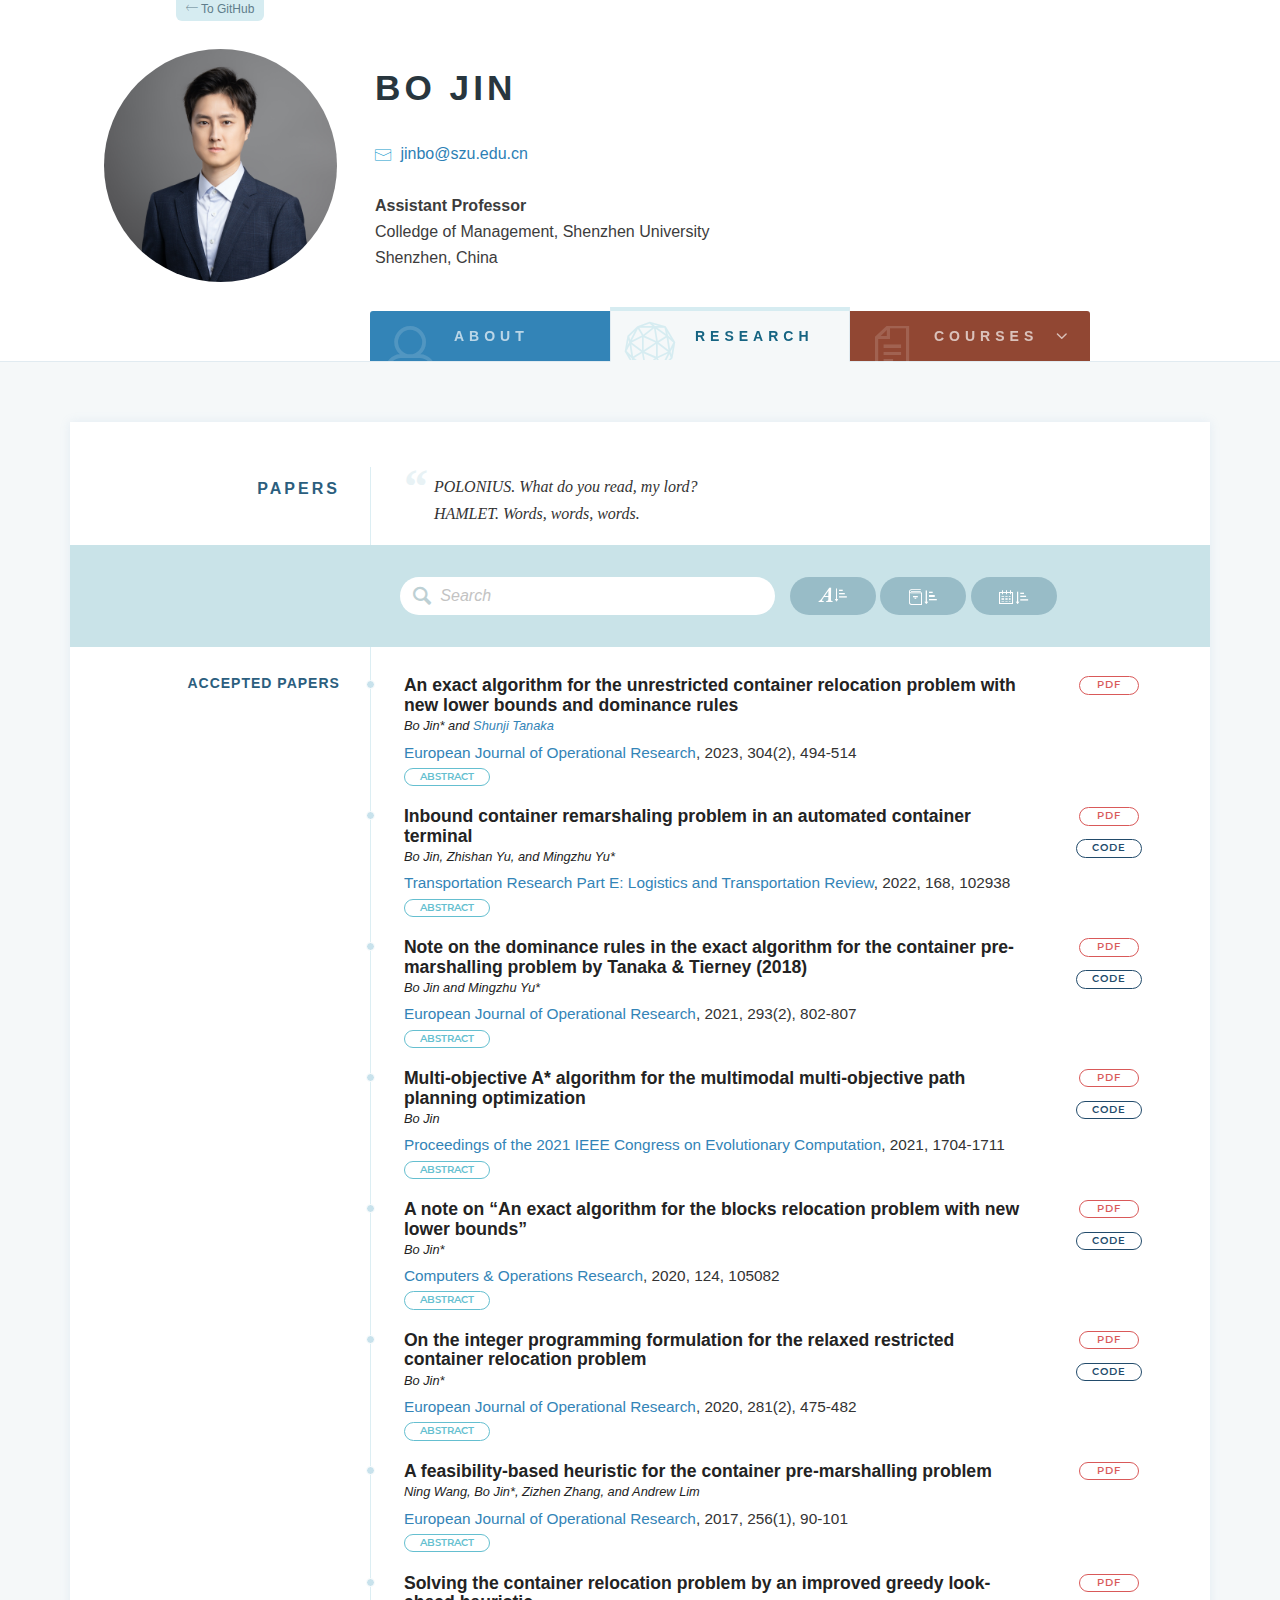
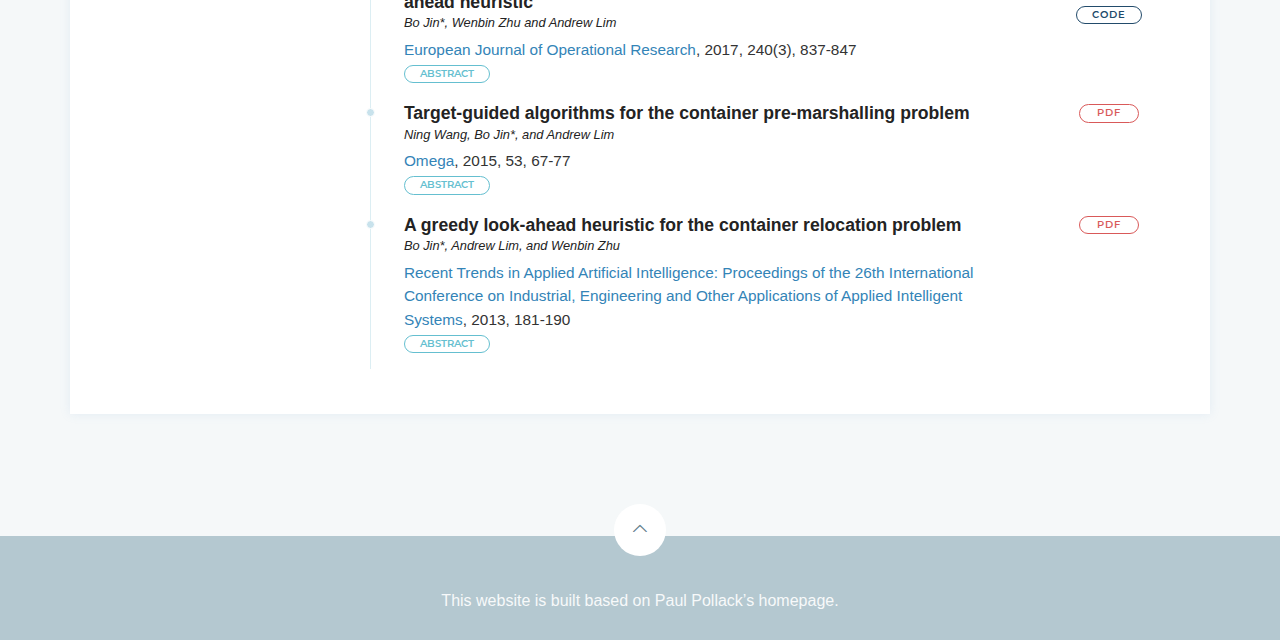
==== research.html @ 63856d67 "Update Courses" ====
<!doctype html>
<html lang="en">

<head>
    <meta charset="utf-8">
    <title>Research | Bo Jin</title>
    <meta name="viewport" content="width=device-width, initial-scale=1.0">
    <link href="css/bootstrap.min.css" rel="stylesheet" type="text/css" media="all" />
    <link href="css/iconsmind.css" rel="stylesheet" type="text/css" media="all" />
    <link href="css/interface-icons.css" rel="stylesheet" type="text/css" media="all" />
    <link href="css/pp-interface-icons.css" rel="stylesheet" type="text/css" media="all" />
    <link href="css/theme.css" rel="stylesheet" type="text/css" media="all" />
    <link href="css/custom.css" rel="stylesheet" type="text/css" media="all" />
</head>

<body class="">
    <a id="top"></a>
    <div class="loader"></div>
    <header class="transition--fade">
            <div class="main-header">
                <div class="container header">
                    <div class="row col-sm-12">
                        <div class="col-sm-3 avatar-wrapper text-center">
                            <span class="dept-link"><a href="https://github.com/jinboszu/"><i class="icon-Left"></i> To GitHub</a></span>
                            <img alt="Profile Image" class="profile__avatar" src="img/jinbo-avatar.jpg" />
                        </div>
                        <div class="profile-block col-sm-9">
                            <h1>Bo Jin</h1>
                            <p class="profile-email"><i class="icon-Mail-2 icon icon--xs"></i> <a href="mailto:jinbo@szu.edu.cn">jinbo@szu.edu.cn</a></p>
                            <p class="profile-desc">
                                <span class="job-title">Assistant Professor</span><br/>
                                Colledge of Management, Shenzhen University<br/>
                                Shenzhen, China
                            </p>
                        </div>
                    </div>
                </div>
            </div>
        </header>
        <nav class="transition--fade">
            <div class="container nav-tab">
                <div class="row">
                    <div class="col-sm-12 nav-tab__upper">
                        <div class="col-sm-3 text-center logo-module-wrapper">
                            <div class="nav-module logo-module left">
                                <a href="index.html">
                                        Bo Jin
                                </a>
                            </div>
                        </div>
                        <div class="col-sm-9">
                            <div class="nav-bar" data-fixed-at="400">
                                <div class="nav-module menu-module left">
                                    <ul class="menu">
                                        <li>
                                            <!-- <li class="active"> -->
                                            <a href="index.html">
                                                <i class="pp-icon-user icon icon--lg"></i> About
                                            </a>
                                        </li>
                                        <li class="active">
                                            <a href="#">
                                                <i class="pp-icon-geometry icon icon--lg"></i> Research
                                            </a>
                                        </li>
                                        <li>
                                            <a href="#" class="menu-has-child">
                                                <i class="pp-icon-doc icon icon--lg"></i> Courses
                                            </a>
                                            <ul>
                                              <li><a href="#">Python Programming</a></li>
                                            </ul>
                                        </li>
                                    </ul>
                                </div>
                                <!--end nav module-->
                            </div>
                        </div>
                    </div>
                </div>
            </div>
            <!--end of row-->
        </nav>
    <div class="main-container transition--fade transition--active">
        <section class="content">
            <div class="container">
                <div class="row">
                    <div class="main-content">
                        <div class="content__container content--animate">
                            <div class="col-sm-12 content__item">
                                <div id="papers" class="card">
                                    <div class="card__body boxed boxed--lg bg--white">
                                        <div class="module-block row">
                                            <div class="module-title col-sm-3 text-right">
                                                <h5>Papers</h5>
                                            </div>
                                            <div class="module-content col-sm-9">
                                                <blockquote>
                                                    POLONIUS. What do you read, my lord?<br>HAMLET. Words, words, words.
                                                </blockquote>
                                            </div>
                                        </div>
                                        <div class="module-block row search-paper">
                                            <div class="module-title col-sm-3 text-right">
                                            </div>
                                            <div class="module-search col-sm-9">
                                                <div class="input-append">
                                                    <div class="input-with-icon col-md-6">
                                                        <i class="interface-search icon"></i>
                                                        <input type="search" name="name" placeholder="Search" class="search" required>
                                                    </div>
                                                    <button class="btn sort" data-sort="paper-title" data-toggle="tooltip" title="Sort by Name"><i class="pp-icon-sort-name icon"></i></button>
                                                    <button class="btn sort" data-sort="journal-name"><i class="pp-icon-sort-journal icon" data-toggle="tooltip" title="Sort by Journal"></i></button>
                                                    <button class="btn sort" data-sort="paper-year"><i class="pp-icon-sort-year icon" data-toggle="tooltip" title="Sort by Year"></i></button>
                                                </div>
                                            </div>
                                        </div>
                                        <div class="module-block row">
                                            <div class="module-title col-sm-3 text-right">
                                                <h6>Accepted Papers</h6>
                                            </div>
                                            <div class="module-content col-sm-9">
                                                <ul class="paper-list list">
                                                    <li class="col-sm-12 list-item with-bullet">
                                                        <div class="col-sm-10">
                                                            <h4><span class="paper-title">An exact algorithm for the unrestricted container relocation problem with new lower bounds and dominance rules</span><br/><span class="paper-author">Bo Jin* and <a href="https://turbine.kuee.kyoto-u.ac.jp/~tanaka/index-e.html">Shunji Tanaka</a></span></h4>
                                                            <p>
                                                                <a href="https://www.sciencedirect.com/journal/european-journal-of-operational-research"><span class="journal-name">European Journal of Operational Research</span></a>,
                                                                <span class="paper-year">2023</span>, 304(2), 494-514
                                                            </p>
                                                        </div>
                                                        <div class="col-sm-2 paper-btn"><a href="https://doi.org/10.1016/j.ejor.2022.04.006" target="_blank" target="_blank" class="btn btn--sm btn-pdf">PDF</a></div>
                                                        <div class="paper-abstract col-md-12 col-xs-12">
                                                            <p><a class="btn btn--sm btn-abstract" role="button" data-toggle="collapse" href="#paper1" aria-expanded="false" aria-controls="paper1">Abstract</a>
                                                                <div class="collapse" id="paper1">
                                                                    <div class="well paper-abtract-content">
                                                                        <p>The container relocation problem, also known as the block(s) relocation problem, is one of the most studied optimization problems in container terminals. The problem aims at minimizing the total number of relocations for retrieving containers from a storage yard according to a specific order. The purpose of this study is to develop an efficient iterative deepening branch-and-bound algorithm for exactly solving one of the most practical variants of the problem, namely the unrestricted container relocation problem with duplicate priorities, which has received less attention in the literature. To improve the search efficiency of the proposed algorithm, we design two new lower bounds that can be computed quickly to incorporate them into the branch-and-bound algorithm. We also present a set of mutually consistent dominance rules to reduce the search space while avoiding over-pruning. The performance of the proposed algorithm is evaluated by extensive computational experiments on three commonly used benchmark datasets. The results show that the proposed algorithm outperforms the state-of-the-art exact algorithm for the unrestricted container relocation problem with distinct priorities, although our algorithm is applicable to a more general variant of the problem. Moreover, it can still provide competitive results for small- and medium-sized instances under a strict time limit of one second in comparison to existing metaheuristic approaches.</p>
                                                                    </div>
                                                                </div>
                                                            </p>
                                                        </div>
                                                    </li>

                                                    <li class="col-sm-12 list-item with-bullet">
                                                        <div class="col-sm-10">
                                                            <h4><span class="paper-title">Inbound container remarshaling problem in an automated container terminal</span><br/><span class="paper-author">Bo Jin, Zhishan Yu, and Mingzhu Yu*</span></h4>
                                                            <p>
                                                                <a href="https://www.sciencedirect.com/journal/transportation-research-part-e-logistics-and-transportation-review"><span class="journal-name">Transportation Research Part E: Logistics and Transportation Review</span></a>,
                                                                <span class="paper-year">2022</span>, 168, 102938</span>
                                                            </p>
                                                        </div>
                                                        <div class="col-sm-2 paper-btn"><a href="https://doi.org/10.1016/j.tre.2022.102938" target="_blank" class="btn btn--sm btn-pdf">PDF</a><br/><a href="https://github.com/jinboszu/remarshaling" target="_blank" class="btn btn--sm btn-code">CODE</a></div>
                                                        <div class="paper-abstract col-md-12 col-xs-12">
                                                            <p><a class="btn btn--sm btn-abstract" role="button" data-toggle="collapse" href="#paper2" aria-expanded="false" aria-controls="paper2">Abstract</a></p>
                                                            <div class="collapse" id="paper2">
                                                                <div class="well paper-abtract-content">
                                                                    <p>In the container terminal yard, operators typically rearrange containers during the idle time of the yard cranes (so-called remarshaling operation) to improve the efficiency of future container retrieval. In this study, we address the inbound container remarshaling problem in an automated container terminal, which is aimed at determining the optimal container movement sequence during the remarshaling operation to minimize the expected time for retrieving all containers in the future. The randomness of the inbound containers’ future retrieval order and the maximum available time of the remarshaling operation are both considered. Two new integer linear programming models are proposed to formulate the problem. Numerical experiments show the outperformance of the proposed models over the existing mixed-integer programming model in the literature. Especially, one of the proposed models demonstrates considerably high computational efficiency, which is capable of solving practical-sized instances to optimality in just a few hundred of milliseconds. In addition, we investigate the bi-objective remarshaling problem in order to examine the relationship between the minimum future retrieval time and the maximum available remarshaling time.</p>
                                                                </div>
                                                            </div>
                                                        </div>
                                                    </li>

                                                    <li class="col-sm-12 list-item with-bullet">
                                                        <div class="col-sm-10">
                                                            <h4><span class="paper-title">Note on the dominance rules in the exact algorithm for the container pre-marshalling problem by Tanaka & Tierney (2018)</span><br/><span class="paper-author">Bo Jin and Mingzhu Yu*</span></h4>
                                                            <p>
                                                                <a href="https://www.sciencedirect.com/journal/european-journal-of-operational-research"><span class="journal-name">European Journal of Operational Research</span></a>,
                                                                <span class="paper-year">2021</span>, 293(2), 802-807
                                                            </p>
                                                        </div>
                                                        <div class="col-sm-2 paper-btn"><a href="https://doi.org/10.1016/j.ejor.2020.12.041" target="_blank" class="btn btn--sm btn-pdf">PDF</a><br/><a href="https://github.com/jinboszu/cpmp-rule" target="_blank" class="btn btn--sm btn-code">CODE</a></div>
                                                        <div class="paper-abstract col-md-12 col-xs-12">
                                                            <p><a class="btn btn--sm btn-abstract" role="button" data-toggle="collapse" href="#paper3" aria-expanded="false" aria-controls="paper3">Abstract</a></p>
                                                            <div class="collapse" id="paper3">
                                                                <div class="well paper-abtract-content">
                                                                    <p>In this note, we identify an over-pruning issue that occurs in the iterative deepening branch-and-bound algorithm by Tanaka and Tierney (2018). We show that this over-pruning issue is caused by an inconsistency between two dominance rules, namely, the transitive move rule and the empty stack rule, and it will in turn cause the exact algorithm to produce incorrect optimal solutions. To address this issue, we propose a new concept termed the lexicographic dominance principle, and prove that all dominance rules under the lexicographic dominance principle are mutually consistent. Finally, we re-examine all the dominance rules described in the referred paper, and present a compatible set of dominance rules to guarantee mutual consistency.</p>
                                                                </div>
                                                            </div>
                                                        </div>
                                                    </li>

                                                    <li class="col-sm-12 list-item with-bullet">
                                                        <div class="col-sm-10">
                                                            <h4><span class="paper-title">Multi-objective A* algorithm for the multimodal multi-objective path planning optimization</span><br/><span class="paper-author">Bo Jin</span></h4>
                                                            <p>
                                                                <a href="https://ieeexplore.ieee.org/xpl/conhome/9504682/proceeding"><span class="journal-name">Proceedings of the 2021 IEEE Congress on Evolutionary Computation</span></a>,
                                                                <span class="paper-year">2021</span>, 1704-1711
                                                            </p>
                                                        </div>
                                                        <div class="col-sm-2 paper-btn"><a href="https://doi.org/10.1109/CEC45853.2021.9504943" target="_blank" class="btn btn--sm btn-pdf">PDF</a><br/><a href="https://github.com/jinboszu/mmopp" target="_blank" class="btn btn--sm btn-code">CODE</a></div>
                                                        <div class="paper-abstract col-md-12 col-xs-12">
                                                            <p><a class="btn btn--sm btn-abstract" role="button" data-toggle="collapse" href="#paper4" aria-expanded="false" aria-controls="paper4">Abstract</a></p>
                                                            <div class="collapse" id="paper4">
                                                                <div class="well paper-abtract-content">
                                                                    <p>In this paper, we consider the multimodal multi-objective path planning (MMOPP) optimization, which is the main topic of a special session in IEEE CEC 2021. The MMOPP aims at finding all the Pareto optimal paths from a start area to a goal area on a grid map, while passing through several designated must-visit areas. We propose an efficient approach based on the multi-objective A* algorithm to exactly solve the MMOPP. Experiments are conducted on the official MMOPP test suite to evaluate the performance of the proposed approach. We also show the admissibility of the proposed approach so that the computational results can be used as the standard answers to the MMOPP test suite.</p>
                                                                </div>
                                                            </div>
                                                        </div>
                                                    </li>

                                                    <li class="col-sm-12 list-item with-bullet">
                                                        <div class="col-sm-10">
                                                            <h4><span class="paper-title">A note on “An exact algorithm for the blocks relocation problem with new lower bounds”</span><br/><span class="paper-author">Bo Jin*</span></h4>
                                                            <p>
                                                                <a href="https://www.sciencedirect.com/journal/computers-and-operations-research"><span class="journal-name">Computers & Operations Research</span></a>,
                                                                <span class="paper-year">2020</span>, 124, 105082
                                                            </p>
                                                        </div>
                                                        <div class="col-sm-2 paper-btn"><a href="https://doi.org/10.1016/j.cor.2020.105082" target="_blank" class="btn btn--sm btn-pdf">PDF</a><br/><a href="https://github.com/jinboszu/lb-lis" target="_blank" class="btn btn--sm btn-code">CODE</a></div>
                                                        <div class="paper-abstract col-md-12 col-xs-12">
                                                            <p><a class="btn btn--sm btn-abstract" role="button" data-toggle="collapse" href="#paper5" aria-expanded="false" aria-controls="paper5">Abstract</a></p>
                                                            <div class="collapse" id="paper5">
                                                                <div class="well paper-abtract-content">
                                                                    <p>This paper is a note on [Quispe, K. E. Y., Lintzmayer, C. N., & Xavier, E. C. (2018). An exact algorithm for the blocks relocation problem with new lower bounds. Computers & Operations Research, 99, 206–217]. Quispe et al. (2018) presented a new lower bound called LB-LIS for the blocks relocation problem. In this note, we show that the algorithm description of LB-LIS in the referred paper is incomplete. In addition, we propose a faster algorithm for computing this lower bound more efficiently. Computational experiments on a commonly used dataset reveal that the proposed algorithm uses on average 44.48% less time than the original LB-LIS implementation for the instances tested.</p>
                                                                </div>
                                                            </div>
                                                        </div>
                                                    </li>


                                                    <li class="col-sm-12 list-item with-bullet">
                                                        <div class="col-sm-10">
                                                            <h4><span class="paper-title">On the integer programming formulation for the relaxed restricted container relocation problem</span><br/><span class="paper-author">Bo Jin*</span></h4>
                                                            <p>
                                                                <a href="https://www.sciencedirect.com/journal/european-journal-of-operational-research"><span class="journal-name">European Journal of Operational Research</span></a>,
                                                                <span class="paper-year">2020</span>, 281(2), 475-482
                                                            </p>
                                                        </div>
                                                        <div class="col-sm-2 paper-btn"><a href="https://doi.org/10.1016/j.ejor.2019.08.041" target="_blank" class="btn btn--sm btn-pdf">PDF</a><br/><a href="https://github.com/jinboszu/crp-irc" target="_blank" class="btn btn--sm btn-code">CODE</a></div>
                                                        <div class="paper-abstract col-md-12 col-xs-12">
                                                            <p><a class="btn btn--sm btn-abstract" role="button" data-toggle="collapse" href="#paper6" aria-expanded="false" aria-controls="paper6">Abstract</a></p>
                                                            <div class="collapse" id="paper6">
                                                                <div class="well paper-abtract-content">
                                                                    <p>In a recent paper entitled “A new binary formulation of the restricted container relocation problem based on a binary encoding of configurations”, Galle, Barnhart and Jaillet (2018) introduced a new variant of the container relocation problem (CRP), named the relaxed restricted CRP, where every container can be relocated at most once for retrieving each target container. The authors also proposed a binary integer programming model for formulating the relaxed restricted CRP. In this paper, it is first shown that the proposed model contains two deficiencies in formulating the “last in, first out” (LIFO) policy. These deficiencies will cause the solutions obtained by the model to correspond to infeasible configurations or infeasible relocation sequences. Then, the LIFO policy is analyzed in detail and reformulated as linear constraints correctly. Lastly, the corrected integer programming formulation is presented. Computational experiments show that the corrected model dramatically reduces complexity and improves performance.</p>
                                                                </div>
                                                            </div>
                                                        </div>
                                                    </li>

                                                    <li class="col-sm-12 list-item with-bullet">
                                                        <div class="col-sm-10">
                                                            <h4><span class="paper-title">A feasibility-based heuristic for the container pre-marshalling problem</span><br/><span class="paper-author">Ning Wang, Bo Jin*, Zizhen Zhang, and Andrew Lim</span></h4>
                                                            <p>
                                                                <a href="https://www.sciencedirect.com/journal/european-journal-of-operational-research"><span class="journal-name">European Journal of Operational Research</span></a>,
                                                                <span class="paper-year">2017</span>, 256(1), 90-101
                                                            </p>
                                                        </div>
                                                        <div class="col-sm-2 paper-btn"><a href="https://doi.org/10.1016/j.ejor.2016.05.061" target="_blank" class="btn btn--sm btn-pdf">PDF</a></div>
                                                        <div class="paper-abstract col-md-12 col-xs-12">
                                                            <p><a class="btn btn--sm btn-abstract" role="button" data-toggle="collapse" href="#paper7" aria-expanded="false" aria-controls="paper7">Abstract</a></p>
                                                            <div class="collapse" id="paper7">
                                                                <div class="well paper-abtract-content">
                                                                    <p>This paper addresses the container pre-marshalling problem (CPMP) which rearranges containers inside a storage bay to a desired layout. By far, target-driven algorithms have relatively good performance among all algorithms; they have two key components: first, containers are rearranged to their desired slots one by one in a certain order; and second, rearranging one container is completed by a sequence of movements. Our paper improves the performance of the target-driven algorithm from both aspects. The proposed heuristic determines the order of container rearrangements by the concepts of state feasibility, container stability, dead-end avoidance and tier-protection proposed in this paper. In addition, we improve the efficiency of performing container rearrangements by discriminating different task types. Computational experiments showcase that the performance of the proposed heuristic is considerable.</p>
                                                                </div>
                                                            </div>
                                                        </div>
                                                    </li>

                                                    <li class="col-sm-12 list-item with-bullet">
                                                        <div class="col-sm-10">
                                                            <h4><span class="paper-title">Target-guided algorithms for the container pre-marshalling problem</span><br/><span class="paper-author">Ning Wang, Bo Jin*, and Andrew Lim</span></h4>
                                                            <p>
                                                                <a href="https://www.sciencedirect.com/journal/omega"><span class="journal-name">Omega</span></a>,
                                                                <span class="paper-year">2015</span>, 53, 67-77
                                                            </p>
                                                        </div>
                                                        <div class="col-sm-2 paper-btn"><a href="https://doi.org/10.1016/j.omega.2014.12.002" target="_blank" class="btn btn--sm btn-pdf">PDF</a></div>
                                                        <div class="paper-abstract col-md-12 col-xs-12">
                                                            <p><a class="btn btn--sm btn-abstract" role="button" data-toggle="collapse" href="#paper8" aria-expanded="false" aria-controls="paper8">Abstract</a></p>
                                                            <div class="collapse" id="paper8">
                                                                <div class="well paper-abtract-content">
                                                                    <p>The container pre-marshalling problem (CPMP) aims to rearrange containers in a bay with the least movement effort; thus, in the final layout, containers are piled according to a predetermined order. Previous researchers, without exception, assumed that all the stacks in a bay are functionally identical. Such a classical problem setting is reexamined in this paper. Moreover, a new problem, the CPMP with a dummy stack (CPMPDS) is proposed. At terminals with transfer lanes, a bay includes a row of ordinary stacks and a dummy stack. The dummy stack is actually the bay space that is reserved for trucks. Therefore, containers can be shipped out from the bay. During the pre-marshalling process, the dummy stack temporarily stores containers as an ordinary stack. However, the dummy stack must be emptied at the end of pre-marshalling. In this paper, target-guided algorithms are proposed to handle both the classical CPMP and new CPMPDS. All the proposed algorithms guarantee termination. Experimental results in terms of the CPMP show that the proposed algorithms surpass the state-of-the-art algorithm.</p>
                                                                </div>
                                                            </div>
                                                        </div>
                                                    </li>

                                                    <li class="col-sm-12 list-item with-bullet">
                                                        <div class="col-sm-10">
                                                            <h4><span class="paper-title">Solving the container relocation problem by an improved greedy look-ahead heuristic</span><br/><span class="paper-author">Bo Jin*, Wenbin Zhu and Andrew Lim</span></h4>
                                                            <p>
                                                                <a href="https://www.sciencedirect.com/journal/european-journal-of-operational-research"><span class="journal-name">European Journal of Operational Research</span></a>,
                                                                <span class="paper-year">2017</span>, 240(3), 837-847
                                                            </p>
                                                        </div>
                                                        <div class="col-sm-2 paper-btn"><a href="https://doi.org/10.1016/j.ejor.2014.07.038" target="_blank" class="btn btn--sm btn-pdf">PDF</a><br/><a href="https://github.com/jinboszu/crp-glah" target="_blank" class="btn btn--sm btn-code">CODE</a></div>
                                                        <div class="paper-abstract col-md-12 col-xs-12">
                                                            <p><a class="btn btn--sm btn-abstract" role="button" data-toggle="collapse" href="#paper9" aria-expanded="false" aria-controls="paper9">Abstract</a></p>
                                                            <div class="collapse" id="paper9">
                                                                <div class="well paper-abtract-content">
                                                                    <p>The container relocation problem (CRP) is one of the most crucial issues for container terminals. In a single bay, containers belonging to multiple groups should be retrieved by an equipped yard crane in accordance with their retrieval priorities. An operation of the crane can either relocate a container from the top of a stack to another within the bay, or remove a container with the highest retrieval priority among all remaining containers. The objective of the CRP is to find an optimized operation plan for the crane with the fewest number of container relocations. This paper proposes an improved greedy look-ahead heuristic for the CRP and conducts experiments on four existing data sets. The experimental results show that the proposed approach is able to provide better solutions for large-scale instances in shorter runtime, compared to the up-to-date approaches in the recent literature.</p>
                                                                </div>
                                                            </div>
                                                        </div>
                                                    </li>

                                                    <li class="col-sm-12 list-item with-bullet">
                                                        <div class="col-sm-10">
                                                            <h4><span class="paper-title">A greedy look-ahead heuristic for the container relocation problem</span><br/><span class="paper-author">Bo Jin*, Andrew Lim, and Wenbin Zhu</span></h4>
                                                            <p>
                                                                <a href="https://link.springer.com/book/10.1007/978-3-642-38577-3"><span class="journal-name">Recent Trends in Applied Artificial Intelligence: Proceedings of the 26th International Conference on Industrial, Engineering and Other Applications of Applied Intelligent Systems</span></a>,
                                                                <span class="paper-year">2013</span>, 181-190
                                                            </p>
                                                        </div>
                                                        <div class="col-sm-2 paper-btn"><a href="https://doi.org/10.1007/978-3-642-38577-3" target="_blank" class="btn btn--sm btn-pdf">PDF</a></div>
                                                        <div class="paper-abstract col-md-12 col-xs-12">
                                                            <p><a class="btn btn--sm btn-abstract" role="button" data-toggle="collapse" href="#paper10" aria-expanded="false" aria-controls="paper10">Abstract</a></p>
                                                            <div class="collapse" id="paper10">
                                                                <div class="well paper-abtract-content">
                                                                    <p>This paper addresses a classic problem in the container storage and transportation, the container relocation problem. For a given layout of a container bay, the containers should be retrieved in a predefined order, the best operation plan with fewest crane operations is going to be determined. We develop a greedy look-ahead heuristic for this particular purpose. Comparing with existing approaches presented from literature, our heuristic provides better solutions than best known solutions in shorter computational tim.</p>
                                                                </div>
                                                            </div>
                                                        </div>
                                                    </li>

                                                </ul>
                                            </div>
                                        </div>
                                    </div>
                                </div>
                            </div>
                            <!--end item-->
                        </div>
                        <!--end of content container-->
                    </div>
                    <!--end main content-->
                </div>
            </div>
            <!--end of container-->
        </section>
        <footer class="footer-4">
            <div class="footer__lower">
                <div class="container">
                    <div class="row">
                        <div class="col-sm-12 text-center">
                            <a href="#top" class="inner-link top-link">
                                <i class="interface-up-open-big"></i>
                            </a>
                        </div>
                        <div class="col-sm-12 text-center">
                            <p style="color: #ffffff">This website is built based on <a href="http://pollack.uga.edu/" style="color: #ffffff">Paul Pollack’s homepage</a>.</p>
                        </div>
                    </div>
                    <!--end of row-->
                </div>
                <!--end of container-->
            </div>
        </footer>
    </div>
    <script src="js/jquery-2.1.4.min.js"></script>
    <script src="js/bootstrap.min.js"></script>
    <script src="js/isotope.min.js"></script>
    <script src="js/smooth-scroll.min.js"></script>
    <script src="js/scripts.js"></script>
    <script src="js/list.min.js"></script>
    <script>
    var options = {
        valueNames: ['paper-title', 'journal-name', 'paper-year', 'paper-author']
    };

    var paperList = new List('papers', options);
		$(document).ready(function() {
			paperList.sort("paper-year", {
      order: "desc"
			})
		});
     $('[data-toggle="tooltip"]').tooltip();
    </script>
</body>

</html>
---- css/iconsmind.css ----
@font-face {
	font-family: 'iconsmind';
	src:url('../fonts/iconsmind.eot?#iefix-rdmvgc') format('embedded-opentype');
	src:url('../fonts/iconsmind.woff') format('woff'),
		url('../fonts/iconsmind.ttf') format('truetype');
	font-weight: normal;
	font-style: normal;
}

[class^="icon-"], [class*=" icon-"] {
	font-family: 'iconsmind';
	speak: none;
	font-style: normal;
	font-weight: normal;
	font-variant: normal;
	text-transform: none;
	line-height: 1;
	/* Better Font Rendering =========== */
	-webkit-font-smoothing: antialiased;
	-moz-osx-font-smoothing: grayscale;
}

.icon-A-Z:before {
	content: "\e600";
}
.icon-Aa:before {
	content: "\e601";
}
.icon-Add-Bag:before {
	content: "\e602";
}
.icon-Add-Basket:before {
	content: "\e603";
}
.icon-Add-Cart:before {
	content: "\e604";
}
.icon-Add-File:before {
	content: "\e605";
}
.icon-Add-SpaceAfterParagraph:before {
	content: "\e606";
}
.icon-Add-SpaceBeforeParagraph:before {
	content: "\e607";
}
.icon-Add-User:before {
	content: "\e608";
}
.icon-Add-UserStar:before {
	content: "\e609";
}
.icon-Add-Window:before {
	content: "\e60a";
}
.icon-Add:before {
	content: "\e60b";
}
.icon-Address-Book:before {
	content: "\e60c";
}
.icon-Address-Book2:before {
	content: "\e60d";
}
.icon-Administrator:before {
	content: "\e60e";
}
.icon-Aerobics-2:before {
	content: "\e60f";
}
.icon-Aerobics-3:before {
	content: "\e610";
}
.icon-Aerobics:before {
	content: "\e611";
}
.icon-Affiliate:before {
	content: "\e612";
}
.icon-Aim:before {
	content: "\e613";
}
.icon-Air-Balloon:before {
	content: "\e614";
}
.icon-Airbrush:before {
	content: "\e615";
}
.icon-Airship:before {
	content: "\e616";
}
.icon-Alarm-Clock:before {
	content: "\e617";
}
.icon-Alarm-Clock2:before {
	content: "\e618";
}
.icon-Alarm:before {
	content: "\e619";
}
.icon-Alien-2:before {
	content: "\e61a";
}
.icon-Alien:before {
	content: "\e61b";
}
.icon-Aligator:before {
	content: "\e61c";
}
.icon-Align-Center:before {
	content: "\e61d";
}
.icon-Align-JustifyAll:before {
	content: "\e61e";
}
.icon-Align-JustifyCenter:before {
	content: "\e61f";
}
.icon-Align-JustifyLeft:before {
	content: "\e620";
}
.icon-Align-JustifyRight:before {
	content: "\e621";
}
.icon-Align-Left:before {
	content: "\e622";
}
.icon-Align-Right:before {
	content: "\e623";
}
.icon-Alpha:before {
	content: "\e624";
}
.icon-Ambulance:before {
	content: "\e625";
}
.icon-AMX:before {
	content: "\e626";
}
.icon-Anchor-2:before {
	content: "\e627";
}
.icon-Anchor:before {
	content: "\e628";
}
.icon-Android-Store:before {
	content: "\e629";
}
.icon-Android:before {
	content: "\e62a";
}
.icon-Angel-Smiley:before {
	content: "\e62b";
}
.icon-Angel:before {
	content: "\e62c";
}
.icon-Angry:before {
	content: "\e62d";
}
.icon-Apple-Bite:before {
	content: "\e62e";
}
.icon-Apple-Store:before {
	content: "\e62f";
}
.icon-Apple:before {
	content: "\e630";
}
.icon-Approved-Window:before {
	content: "\e631";
}
.icon-Aquarius-2:before {
	content: "\e632";
}
.icon-Aquarius:before {
	content: "\e633";
}
.icon-Archery-2:before {
	content: "\e634";
}
.icon-Archery:before {
	content: "\e635";
}
.icon-Argentina:before {
	content: "\e636";
}
.icon-Aries-2:before {
	content: "\e637";
}
.icon-Aries:before {
	content: "\e638";
}
.icon-Army-Key:before {
	content: "\e639";
}
.icon-Arrow-Around:before {
	content: "\e63a";
}
.icon-Arrow-Back3:before {
	content: "\e63b";
}
.icon-Arrow-Back:before {
	content: "\e63c";
}
.icon-Arrow-Back2:before {
	content: "\e63d";
}
.icon-Arrow-Barrier:before {
	content: "\e63e";
}
.icon-Arrow-Circle:before {
	content: "\e63f";
}
.icon-Arrow-Cross:before {
	content: "\e640";
}
.icon-Arrow-Down:before {
	content: "\e641";
}
.icon-Arrow-Down2:before {
	content: "\e642";
}
.icon-Arrow-Down3:before {
	content: "\e643";
}
.icon-Arrow-DowninCircle:before {
	content: "\e644";
}
.icon-Arrow-Fork:before {
	content: "\e645";
}
.icon-Arrow-Forward:before {
	content: "\e646";
}
.icon-Arrow-Forward2:before {
	content: "\e647";
}
.icon-Arrow-From:before {
	content: "\e648";
}
.icon-Arrow-Inside:before {
	content: "\e649";
}
.icon-Arrow-Inside45:before {
	content: "\e64a";
}
.icon-Arrow-InsideGap:before {
	content: "\e64b";
}
.icon-Arrow-InsideGap45:before {
	content: "\e64c";
}
.icon-Arrow-Into:before {
	content: "\e64d";
}
.icon-Arrow-Join:before {
	content: "\e64e";
}
.icon-Arrow-Junction:before {
	content: "\e64f";
}
.icon-Arrow-Left:before {
	content: "\e650";
}
.icon-Arrow-Left2:before {
	content: "\e651";
}
.icon-Arrow-LeftinCircle:before {
	content: "\e652";
}
.icon-Arrow-Loop:before {
	content: "\e653";
}
.icon-Arrow-Merge:before {
	content: "\e654";
}
.icon-Arrow-Mix:before {
	content: "\e655";
}
.icon-Arrow-Next:before {
	content: "\e656";
}
.icon-Arrow-OutLeft:before {
	content: "\e657";
}
.icon-Arrow-OutRight:before {
	content: "\e658";
}
.icon-Arrow-Outside:before {
	content: "\e659";
}
.icon-Arrow-Outside45:before {
	content: "\e65a";
}
.icon-Arrow-OutsideGap:before {
	content: "\e65b";
}
.icon-Arrow-OutsideGap45:before {
	content: "\e65c";
}
.icon-Arrow-Over:before {
	content: "\e65d";
}
.icon-Arrow-Refresh:before {
	content: "\e65e";
}
.icon-Arrow-Refresh2:before {
	content: "\e65f";
}
.icon-Arrow-Right:before {
	content: "\e660";
}
.icon-Arrow-Right2:before {
	content: "\e661";
}
.icon-Arrow-RightinCircle:before {
	content: "\e662";
}
.icon-Arrow-Shuffle:before {
	content: "\e663";
}
.icon-Arrow-Squiggly:before {
	content: "\e664";
}
.icon-Arrow-Through:before {
	content: "\e665";
}
.icon-Arrow-To:before {
	content: "\e666";
}
.icon-Arrow-TurnLeft:before {
	content: "\e667";
}
.icon-Arrow-TurnRight:before {
	content: "\e668";
}
.icon-Arrow-Up:before {
	content: "\e669";
}
.icon-Arrow-Up2:before {
	content: "\e66a";
}
.icon-Arrow-Up3:before {
	content: "\e66b";
}
.icon-Arrow-UpinCircle:before {
	content: "\e66c";
}
.icon-Arrow-XLeft:before {
	content: "\e66d";
}
.icon-Arrow-XRight:before {
	content: "\e66e";
}
.icon-Ask:before {
	content: "\e66f";
}
.icon-Assistant:before {
	content: "\e670";
}
.icon-Astronaut:before {
	content: "\e671";
}
.icon-At-Sign:before {
	content: "\e672";
}
.icon-ATM:before {
	content: "\e673";
}
.icon-Atom:before {
	content: "\e674";
}
.icon-Audio:before {
	content: "\e675";
}
.icon-Auto-Flash:before {
	content: "\e676";
}
.icon-Autumn:before {
	content: "\e677";
}
.icon-Baby-Clothes:before {
	content: "\e678";
}
.icon-Baby-Clothes2:before {
	content: "\e679";
}
.icon-Baby-Cry:before {
	content: "\e67a";
}
.icon-Baby:before {
	content: "\e67b";
}
.icon-Back2:before {
	content: "\e67c";
}
.icon-Back-Media:before {
	content: "\e67d";
}
.icon-Back-Music:before {
	content: "\e67e";
}
.icon-Back:before {
	content: "\e67f";
}
.icon-Background:before {
	content: "\e680";
}
.icon-Bacteria:before {
	content: "\e681";
}
.icon-Bag-Coins:before {
	content: "\e682";
}
.icon-Bag-Items:before {
	content: "\e683";
}
.icon-Bag-Quantity:before {
	content: "\e684";
}
.icon-Bag:before {
	content: "\e685";
}
.icon-Bakelite:before {
	content: "\e686";
}
.icon-Ballet-Shoes:before {
	content: "\e687";
}
.icon-Balloon:before {
	content: "\e688";
}
.icon-Banana:before {
	content: "\e689";
}
.icon-Band-Aid:before {
	content: "\e68a";
}
.icon-Bank:before {
	content: "\e68b";
}
.icon-Bar-Chart:before {
	content: "\e68c";
}
.icon-Bar-Chart2:before {
	content: "\e68d";
}
.icon-Bar-Chart3:before {
	content: "\e68e";
}
.icon-Bar-Chart4:before {
	content: "\e68f";
}
.icon-Bar-Chart5:before {
	content: "\e690";
}
.icon-Bar-Code:before {
	content: "\e691";
}
.icon-Barricade-2:before {
	content: "\e692";
}
.icon-Barricade:before {
	content: "\e693";
}
.icon-Baseball:before {
	content: "\e694";
}
.icon-Basket-Ball:before {
	content: "\e695";
}
.icon-Basket-Coins:before {
	content: "\e696";
}
.icon-Basket-Items:before {
	content: "\e697";
}
.icon-Basket-Quantity:before {
	content: "\e698";
}
.icon-Bat-2:before {
	content: "\e699";
}
.icon-Bat:before {
	content: "\e69a";
}
.icon-Bathrobe:before {
	content: "\e69b";
}
.icon-Batman-Mask:before {
	content: "\e69c";
}
.icon-Battery-0:before {
	content: "\e69d";
}
.icon-Battery-25:before {
	content: "\e69e";
}
.icon-Battery-50:before {
	content: "\e69f";
}
.icon-Battery-75:before {
	content: "\e6a0";
}
.icon-Battery-100:before {
	content: "\e6a1";
}
.icon-Battery-Charge:before {
	content: "\e6a2";
}
.icon-Bear:before {
	content: "\e6a3";
}
.icon-Beard-2:before {
	content: "\e6a4";
}
.icon-Beard-3:before {
	content: "\e6a5";
}
.icon-Beard:before {
	content: "\e6a6";
}
.icon-Bebo:before {
	content: "\e6a7";
}
.icon-Bee:before {
	content: "\e6a8";
}
.icon-Beer-Glass:before {
	content: "\e6a9";
}
.icon-Beer:before {
	content: "\e6aa";
}
.icon-Bell-2:before {
	content: "\e6ab";
}
.icon-Bell:before {
	content: "\e6ac";
}
.icon-Belt-2:before {
	content: "\e6ad";
}
.icon-Belt-3:before {
	content: "\e6ae";
}
.icon-Belt:before {
	content: "\e6af";
}
.icon-Berlin-Tower:before {
	content: "\e6b0";
}
.icon-Beta:before {
	content: "\e6b1";
}
.icon-Betvibes:before {
	content: "\e6b2";
}
.icon-Bicycle-2:before {
	content: "\e6b3";
}
.icon-Bicycle-3:before {
	content: "\e6b4";
}
.icon-Bicycle:before {
	content: "\e6b5";
}
.icon-Big-Bang:before {
	content: "\e6b6";
}
.icon-Big-Data:before {
	content: "\e6b7";
}
.icon-Bike-Helmet:before {
	content: "\e6b8";
}
.icon-Bikini:before {
	content: "\e6b9";
}
.icon-Bilk-Bottle2:before {
	content: "\e6ba";
}
.icon-Billing:before {
	content: "\e6bb";
}
.icon-Bing:before {
	content: "\e6bc";
}
.icon-Binocular:before {
	content: "\e6bd";
}
.icon-Bio-Hazard:before {
	content: "\e6be";
}
.icon-Biotech:before {
	content: "\e6bf";
}
.icon-Bird-DeliveringLetter:before {
	content: "\e6c0";
}
.icon-Bird:before {
	content: "\e6c1";
}
.icon-Birthday-Cake:before {
	content: "\e6c2";
}
.icon-Bisexual:before {
	content: "\e6c3";
}
.icon-Bishop:before {
	content: "\e6c4";
}
.icon-Bitcoin:before {
	content: "\e6c5";
}
.icon-Black-Cat:before {
	content: "\e6c6";
}
.icon-Blackboard:before {
	content: "\e6c7";
}
.icon-Blinklist:before {
	content: "\e6c8";
}
.icon-Block-Cloud:before {
	content: "\e6c9";
}
.icon-Block-Window:before {
	content: "\e6ca";
}
.icon-Blogger:before {
	content: "\e6cb";
}
.icon-Blood:before {
	content: "\e6cc";
}
.icon-Blouse:before {
	content: "\e6cd";
}
.icon-Blueprint:before {
	content: "\e6ce";
}
.icon-Board:before {
	content: "\e6cf";
}
.icon-Bodybuilding:before {
	content: "\e6d0";
}
.icon-Bold-Text:before {
	content: "\e6d1";
}
.icon-Bone:before {
	content: "\e6d2";
}
.icon-Bones:before {
	content: "\e6d3";
}
.icon-Book:before {
	content: "\e6d4";
}
.icon-Bookmark:before {
	content: "\e6d5";
}
.icon-Books-2:before {
	content: "\e6d6";
}
.icon-Books:before {
	content: "\e6d7";
}
.icon-Boom:before {
	content: "\e6d8";
}
.icon-Boot-2:before {
	content: "\e6d9";
}
.icon-Boot:before {
	content: "\e6da";
}
.icon-Bottom-ToTop:before {
	content: "\e6db";
}
.icon-Bow-2:before {
	content: "\e6dc";
}
.icon-Bow-3:before {
	content: "\e6dd";
}
.icon-Bow-4:before {
	content: "\e6de";
}
.icon-Bow-5:before {
	content: "\e6df";
}
.icon-Bow-6:before {
	content: "\e6e0";
}
.icon-Bow:before {
	content: "\e6e1";
}
.icon-Bowling-2:before {
	content: "\e6e2";
}
.icon-Bowling:before {
	content: "\e6e3";
}
.icon-Box2:before {
	content: "\e6e4";
}
.icon-Box-Close:before {
	content: "\e6e5";
}
.icon-Box-Full:before {
	content: "\e6e6";
}
.icon-Box-Open:before {
	content: "\e6e7";
}
.icon-Box-withFolders:before {
	content: "\e6e8";
}
.icon-Box:before {
	content: "\e6e9";
}
.icon-Boy:before {
	content: "\e6ea";
}
.icon-Bra:before {
	content: "\e6eb";
}
.icon-Brain-2:before {
	content: "\e6ec";
}
.icon-Brain-3:before {
	content: "\e6ed";
}
.icon-Brain:before {
	content: "\e6ee";
}
.icon-Brazil:before {
	content: "\e6ef";
}
.icon-Bread-2:before {
	content: "\e6f0";
}
.icon-Bread:before {
	content: "\e6f1";
}
.icon-Bridge:before {
	content: "\e6f2";
}
.icon-Brightkite:before {
	content: "\e6f3";
}
.icon-Broke-Link2:before {
	content: "\e6f4";
}
.icon-Broken-Link:before {
	content: "\e6f5";
}
.icon-Broom:before {
	content: "\e6f6";
}
.icon-Brush:before {
	content: "\e6f7";
}
.icon-Bucket:before {
	content: "\e6f8";
}
.icon-Bug:before {
	content: "\e6f9";
}
.icon-Building:before {
	content: "\e6fa";
}
.icon-Bulleted-List:before {
	content: "\e6fb";
}
.icon-Bus-2:before {
	content: "\e6fc";
}
.icon-Bus:before {
	content: "\e6fd";
}
.icon-Business-Man:before {
	content: "\e6fe";
}
.icon-Business-ManWoman:before {
	content: "\e6ff";
}
.icon-Business-Mens:before {
	content: "\e700";
}
.icon-Business-Woman:before {
	content: "\e701";
}
.icon-Butterfly:before {
	content: "\e702";
}
.icon-Button:before {
	content: "\e703";
}
.icon-Cable-Car:before {
	content: "\e704";
}
.icon-Cake:before {
	content: "\e705";
}
.icon-Calculator-2:before {
	content: "\e706";
}
.icon-Calculator-3:before {
	content: "\e707";
}
.icon-Calculator:before {
	content: "\e708";
}
.icon-Calendar-2:before {
	content: "\e709";
}
.icon-Calendar-3:before {
	content: "\e70a";
}
.icon-Calendar-4:before {
	content: "\e70b";
}
.icon-Calendar-Clock:before {
	content: "\e70c";
}
.icon-Calendar:before {
	content: "\e70d";
}
.icon-Camel:before {
	content: "\e70e";
}
.icon-Camera-2:before {
	content: "\e70f";
}
.icon-Camera-3:before {
	content: "\e710";
}
.icon-Camera-4:before {
	content: "\e711";
}
.icon-Camera-5:before {
	content: "\e712";
}
.icon-Camera-Back:before {
	content: "\e713";
}
.icon-Camera:before {
	content: "\e714";
}
.icon-Can-2:before {
	content: "\e715";
}
.icon-Can:before {
	content: "\e716";
}
.icon-Canada:before {
	content: "\e717";
}
.icon-Cancer-2:before {
	content: "\e718";
}
.icon-Cancer-3:before {
	content: "\e719";
}
.icon-Cancer:before {
	content: "\e71a";
}
.icon-Candle:before {
	content: "\e71b";
}
.icon-Candy-Cane:before {
	content: "\e71c";
}
.icon-Candy:before {
	content: "\e71d";
}
.icon-Cannon:before {
	content: "\e71e";
}
.icon-Cap-2:before {
	content: "\e71f";
}
.icon-Cap-3:before {
	content: "\e720";
}
.icon-Cap-Smiley:before {
	content: "\e721";
}
.icon-Cap:before {
	content: "\e722";
}
.icon-Capricorn-2:before {
	content: "\e723";
}
.icon-Capricorn:before {
	content: "\e724";
}
.icon-Car-2:before {
	content: "\e725";
}
.icon-Car-3:before {
	content: "\e726";
}
.icon-Car-Coins:before {
	content: "\e727";
}
.icon-Car-Items:before {
	content: "\e728";
}
.icon-Car-Wheel:before {
	content: "\e729";
}
.icon-Car:before {
	content: "\e72a";
}
.icon-Cardigan:before {
	content: "\e72b";
}
.icon-Cardiovascular:before {
	content: "\e72c";
}
.icon-Cart-Quantity:before {
	content: "\e72d";
}
.icon-Casette-Tape:before {
	content: "\e72e";
}
.icon-Cash-Register:before {
	content: "\e72f";
}
.icon-Cash-register2:before {
	content: "\e730";
}
.icon-Castle:before {
	content: "\e731";
}
.icon-Cat:before {
	content: "\e732";
}
.icon-Cathedral:before {
	content: "\e733";
}
.icon-Cauldron:before {
	content: "\e734";
}
.icon-CD-2:before {
	content: "\e735";
}
.icon-CD-Cover:before {
	content: "\e736";
}
.icon-CD:before {
	content: "\e737";
}
.icon-Cello:before {
	content: "\e738";
}
.icon-Celsius:before {
	content: "\e739";
}
.icon-Chacked-Flag:before {
	content: "\e73a";
}
.icon-Chair:before {
	content: "\e73b";
}
.icon-Charger:before {
	content: "\e73c";
}
.icon-Check-2:before {
	content: "\e73d";
}
.icon-Check:before {
	content: "\e73e";
}
.icon-Checked-User:before {
	content: "\e73f";
}
.icon-Checkmate:before {
	content: "\e740";
}
.icon-Checkout-Bag:before {
	content: "\e741";
}
.icon-Checkout-Basket:before {
	content: "\e742";
}
.icon-Checkout:before {
	content: "\e743";
}
.icon-Cheese:before {
	content: "\e744";
}
.icon-Cheetah:before {
	content: "\e745";
}
.icon-Chef-Hat:before {
	content: "\e746";
}
.icon-Chef-Hat2:before {
	content: "\e747";
}
.icon-Chef:before {
	content: "\e748";
}
.icon-Chemical-2:before {
	content: "\e749";
}
.icon-Chemical-3:before {
	content: "\e74a";
}
.icon-Chemical-4:before {
	content: "\e74b";
}
.icon-Chemical-5:before {
	content: "\e74c";
}
.icon-Chemical:before {
	content: "\e74d";
}
.icon-Chess-Board:before {
	content: "\e74e";
}
.icon-Chess:before {
	content: "\e74f";
}
.icon-Chicken:before {
	content: "\e750";
}
.icon-Chile:before {
	content: "\e751";
}
.icon-Chimney:before {
	content: "\e752";
}
.icon-China:before {
	content: "\e753";
}
.icon-Chinese-Temple:before {
	content: "\e754";
}
.icon-Chip:before {
	content: "\e755";
}
.icon-Chopsticks-2:before {
	content: "\e756";
}
.icon-Chopsticks:before {
	content: "\e757";
}
.icon-Christmas-Ball:before {
	content: "\e758";
}
.icon-Christmas-Bell:before {
	content: "\e759";
}
.icon-Christmas-Candle:before {
	content: "\e75a";
}
.icon-Christmas-Hat:before {
	content: "\e75b";
}
.icon-Christmas-Sleigh:before {
	content: "\e75c";
}
.icon-Christmas-Snowman:before {
	content: "\e75d";
}
.icon-Christmas-Sock:before {
	content: "\e75e";
}
.icon-Christmas-Tree:before {
	content: "\e75f";
}
.icon-Christmas:before {
	content: "\e760";
}
.icon-Chrome:before {
	content: "\e761";
}
.icon-Chrysler-Building:before {
	content: "\e762";
}
.icon-Cinema:before {
	content: "\e763";
}
.icon-Circular-Point:before {
	content: "\e764";
}
.icon-City-Hall:before {
	content: "\e765";
}
.icon-Clamp:before {
	content: "\e766";
}
.icon-Clapperboard-Close:before {
	content: "\e767";
}
.icon-Clapperboard-Open:before {
	content: "\e768";
}
.icon-Claps:before {
	content: "\e769";
}
.icon-Clef:before {
	content: "\e76a";
}
.icon-Clinic:before {
	content: "\e76b";
}
.icon-Clock-2:before {
	content: "\e76c";
}
.icon-Clock-3:before {
	content: "\e76d";
}
.icon-Clock-4:before {
	content: "\e76e";
}
.icon-Clock-Back:before {
	content: "\e76f";
}
.icon-Clock-Forward:before {
	content: "\e770";
}
.icon-Clock:before {
	content: "\e771";
}
.icon-Close-Window:before {
	content: "\e772";
}
.icon-Close:before {
	content: "\e773";
}
.icon-Clothing-Store:before {
	content: "\e774";
}
.icon-Cloud--:before {
	content: "\e775";
}
.icon-Cloud-:before {
	content: "\e776";
}
.icon-Cloud-Camera:before {
	content: "\e777";
}
.icon-Cloud-Computer:before {
	content: "\e778";
}
.icon-Cloud-Email:before {
	content: "\e779";
}
.icon-Cloud-Hail:before {
	content: "\e77a";
}
.icon-Cloud-Laptop:before {
	content: "\e77b";
}
.icon-Cloud-Lock:before {
	content: "\e77c";
}
.icon-Cloud-Moon:before {
	content: "\e77d";
}
.icon-Cloud-Music:before {
	content: "\e77e";
}
.icon-Cloud-Picture:before {
	content: "\e77f";
}
.icon-Cloud-Rain:before {
	content: "\e780";
}
.icon-Cloud-Remove:before {
	content: "\e781";
}
.icon-Cloud-Secure:before {
	content: "\e782";
}
.icon-Cloud-Settings:before {
	content: "\e783";
}
.icon-Cloud-Smartphone:before {
	content: "\e784";
}
.icon-Cloud-Snow:before {
	content: "\e785";
}
.icon-Cloud-Sun:before {
	content: "\e786";
}
.icon-Cloud-Tablet:before {
	content: "\e787";
}
.icon-Cloud-Video:before {
	content: "\e788";
}
.icon-Cloud-Weather:before {
	content: "\e789";
}
.icon-Cloud:before {
	content: "\e78a";
}
.icon-Clouds-Weather:before {
	content: "\e78b";
}
.icon-Clouds:before {
	content: "\e78c";
}
.icon-Clown:before {
	content: "\e78d";
}
.icon-CMYK:before {
	content: "\e78e";
}
.icon-Coat:before {
	content: "\e78f";
}
.icon-Cocktail:before {
	content: "\e790";
}
.icon-Coconut:before {
	content: "\e791";
}
.icon-Code-Window:before {
	content: "\e792";
}
.icon-Coding:before {
	content: "\e793";
}
.icon-Coffee-2:before {
	content: "\e794";
}
.icon-Coffee-Bean:before {
	content: "\e795";
}
.icon-Coffee-Machine:before {
	content: "\e796";
}
.icon-Coffee-toGo:before {
	content: "\e797";
}
.icon-Coffee:before {
	content: "\e798";
}
.icon-Coffin:before {
	content: "\e799";
}
.icon-Coin:before {
	content: "\e79a";
}
.icon-Coins-2:before {
	content: "\e79b";
}
.icon-Coins-3:before {
	content: "\e79c";
}
.icon-Coins:before {
	content: "\e79d";
}
.icon-Colombia:before {
	content: "\e79e";
}
.icon-Colosseum:before {
	content: "\e79f";
}
.icon-Column-2:before {
	content: "\e7a0";
}
.icon-Column-3:before {
	content: "\e7a1";
}
.icon-Column:before {
	content: "\e7a2";
}
.icon-Comb-2:before {
	content: "\e7a3";
}
.icon-Comb:before {
	content: "\e7a4";
}
.icon-Communication-Tower:before {
	content: "\e7a5";
}
.icon-Communication-Tower2:before {
	content: "\e7a6";
}
.icon-Compass-2:before {
	content: "\e7a7";
}
.icon-Compass-3:before {
	content: "\e7a8";
}
.icon-Compass-4:before {
	content: "\e7a9";
}
.icon-Compass-Rose:before {
	content: "\e7aa";
}
.icon-Compass:before {
	content: "\e7ab";
}
.icon-Computer-2:before {
	content: "\e7ac";
}
.icon-Computer-3:before {
	content: "\e7ad";
}
.icon-Computer-Secure:before {
	content: "\e7ae";
}
.icon-Computer:before {
	content: "\e7af";
}
.icon-Conference:before {
	content: "\e7b0";
}
.icon-Confused:before {
	content: "\e7b1";
}
.icon-Conservation:before {
	content: "\e7b2";
}
.icon-Consulting:before {
	content: "\e7b3";
}
.icon-Contrast:before {
	content: "\e7b4";
}
.icon-Control-2:before {
	content: "\e7b5";
}
.icon-Control:before {
	content: "\e7b6";
}
.icon-Cookie-Man:before {
	content: "\e7b7";
}
.icon-Cookies:before {
	content: "\e7b8";
}
.icon-Cool-Guy:before {
	content: "\e7b9";
}
.icon-Cool:before {
	content: "\e7ba";
}
.icon-Copyright:before {
	content: "\e7bb";
}
.icon-Costume:before {
	content: "\e7bc";
}
.icon-Couple-Sign:before {
	content: "\e7bd";
}
.icon-Cow:before {
	content: "\e7be";
}
.icon-CPU:before {
	content: "\e7bf";
}
.icon-Crane:before {
	content: "\e7c0";
}
.icon-Cranium:before {
	content: "\e7c1";
}
.icon-Credit-Card:before {
	content: "\e7c2";
}
.icon-Credit-Card2:before {
	content: "\e7c3";
}
.icon-Credit-Card3:before {
	content: "\e7c4";
}
.icon-Cricket:before {
	content: "\e7c5";
}
.icon-Criminal:before {
	content: "\e7c6";
}
.icon-Croissant:before {
	content: "\e7c7";
}
.icon-Crop-2:before {
	content: "\e7c8";
}
.icon-Crop-3:before {
	content: "\e7c9";
}
.icon-Crown-2:before {
	content: "\e7ca";
}
.icon-Crown:before {
	content: "\e7cb";
}
.icon-Crying:before {
	content: "\e7cc";
}
.icon-Cube-Molecule:before {
	content: "\e7cd";
}
.icon-Cube-Molecule2:before {
	content: "\e7ce";
}
.icon-Cupcake:before {
	content: "\e7cf";
}
.icon-Cursor-Click:before {
	content: "\e7d0";
}
.icon-Cursor-Click2:before {
	content: "\e7d1";
}
.icon-Cursor-Move:before {
	content: "\e7d2";
}
.icon-Cursor-Move2:before {
	content: "\e7d3";
}
.icon-Cursor-Select:before {
	content: "\e7d4";
}
.icon-Cursor:before {
	content: "\e7d5";
}
.icon-D-Eyeglasses:before {
	content: "\e7d6";
}
.icon-D-Eyeglasses2:before {
	content: "\e7d7";
}
.icon-Dam:before {
	content: "\e7d8";
}
.icon-Danemark:before {
	content: "\e7d9";
}
.icon-Danger-2:before {
	content: "\e7da";
}
.icon-Danger:before {
	content: "\e7db";
}
.icon-Dashboard:before {
	content: "\e7dc";
}
.icon-Data-Backup:before {
	content: "\e7dd";
}
.icon-Data-Block:before {
	content: "\e7de";
}
.icon-Data-Center:before {
	content: "\e7df";
}
.icon-Data-Clock:before {
	content: "\e7e0";
}
.icon-Data-Cloud:before {
	content: "\e7e1";
}
.icon-Data-Compress:before {
	content: "\e7e2";
}
.icon-Data-Copy:before {
	content: "\e7e3";
}
.icon-Data-Download:before {
	content: "\e7e4";
}
.icon-Data-Financial:before {
	content: "\e7e5";
}
.icon-Data-Key:before {
	content: "\e7e6";
}
.icon-Data-Lock:before {
	content: "\e7e7";
}
.icon-Data-Network:before {
	content: "\e7e8";
}
.icon-Data-Password:before {
	content: "\e7e9";
}
.icon-Data-Power:before {
	content: "\e7ea";
}
.icon-Data-Refresh:before {
	content: "\e7eb";
}
.icon-Data-Save:before {
	content: "\e7ec";
}
.icon-Data-Search:before {
	content: "\e7ed";
}
.icon-Data-Security:before {
	content: "\e7ee";
}
.icon-Data-Settings:before {
	content: "\e7ef";
}
.icon-Data-Sharing:before {
	content: "\e7f0";
}
.icon-Data-Shield:before {
	content: "\e7f1";
}
.icon-Data-Signal:before {
	content: "\e7f2";
}
.icon-Data-Storage:before {
	content: "\e7f3";
}
.icon-Data-Stream:before {
	content: "\e7f4";
}
.icon-Data-Transfer:before {
	content: "\e7f5";
}
.icon-Data-Unlock:before {
	content: "\e7f6";
}
.icon-Data-Upload:before {
	content: "\e7f7";
}
.icon-Data-Yes:before {
	content: "\e7f8";
}
.icon-Data:before {
	content: "\e7f9";
}
.icon-David-Star:before {
	content: "\e7fa";
}
.icon-Daylight:before {
	content: "\e7fb";
}
.icon-Death:before {
	content: "\e7fc";
}
.icon-Debian:before {
	content: "\e7fd";
}
.icon-Dec:before {
	content: "\e7fe";
}
.icon-Decrase-Inedit:before {
	content: "\e7ff";
}
.icon-Deer-2:before {
	content: "\e800";
}
.icon-Deer:before {
	content: "\e801";
}
.icon-Delete-File:before {
	content: "\e802";
}
.icon-Delete-Window:before {
	content: "\e803";
}
.icon-Delicious:before {
	content: "\e804";
}
.icon-Depression:before {
	content: "\e805";
}
.icon-Deviantart:before {
	content: "\e806";
}
.icon-Device-SyncwithCloud:before {
	content: "\e807";
}
.icon-Diamond:before {
	content: "\e808";
}
.icon-Dice-2:before {
	content: "\e809";
}
.icon-Dice:before {
	content: "\e80a";
}
.icon-Digg:before {
	content: "\e80b";
}
.icon-Digital-Drawing:before {
	content: "\e80c";
}
.icon-Diigo:before {
	content: "\e80d";
}
.icon-Dinosaur:before {
	content: "\e80e";
}
.icon-Diploma-2:before {
	content: "\e80f";
}
.icon-Diploma:before {
	content: "\e810";
}
.icon-Direction-East:before {
	content: "\e811";
}
.icon-Direction-North:before {
	content: "\e812";
}
.icon-Direction-South:before {
	content: "\e813";
}
.icon-Direction-West:before {
	content: "\e814";
}
.icon-Director:before {
	content: "\e815";
}
.icon-Disk:before {
	content: "\e816";
}
.icon-Dj:before {
	content: "\e817";
}
.icon-DNA-2:before {
	content: "\e818";
}
.icon-DNA-Helix:before {
	content: "\e819";
}
.icon-DNA:before {
	content: "\e81a";
}
.icon-Doctor:before {
	content: "\e81b";
}
.icon-Dog:before {
	content: "\e81c";
}
.icon-Dollar-Sign:before {
	content: "\e81d";
}
.icon-Dollar-Sign2:before {
	content: "\e81e";
}
.icon-Dollar:before {
	content: "\e81f";
}
.icon-Dolphin:before {
	content: "\e820";
}
.icon-Domino:before {
	content: "\e821";
}
.icon-Door-Hanger:before {
	content: "\e822";
}
.icon-Door:before {
	content: "\e823";
}
.icon-Doplr:before {
	content: "\e824";
}
.icon-Double-Circle:before {
	content: "\e825";
}
.icon-Double-Tap:before {
	content: "\e826";
}
.icon-Doughnut:before {
	content: "\e827";
}
.icon-Dove:before {
	content: "\e828";
}
.icon-Down-2:before {
	content: "\e829";
}
.icon-Down-3:before {
	content: "\e82a";
}
.icon-Down-4:before {
	content: "\e82b";
}
.icon-Down:before {
	content: "\e82c";
}
.icon-Download-2:before {
	content: "\e82d";
}
.icon-Download-fromCloud:before {
	content: "\e82e";
}
.icon-Download-Window:before {
	content: "\e82f";
}
.icon-Download:before {
	content: "\e830";
}
.icon-Downward:before {
	content: "\e831";
}
.icon-Drag-Down:before {
	content: "\e832";
}
.icon-Drag-Left:before {
	content: "\e833";
}
.icon-Drag-Right:before {
	content: "\e834";
}
.icon-Drag-Up:before {
	content: "\e835";
}
.icon-Drag:before {
	content: "\e836";
}
.icon-Dress:before {
	content: "\e837";
}
.icon-Drill-2:before {
	content: "\e838";
}
.icon-Drill:before {
	content: "\e839";
}
.icon-Drop:before {
	content: "\e83a";
}
.icon-Dropbox:before {
	content: "\e83b";
}
.icon-Drum:before {
	content: "\e83c";
}
.icon-Dry:before {
	content: "\e83d";
}
.icon-Duck:before {
	content: "\e83e";
}
.icon-Dumbbell:before {
	content: "\e83f";
}
.icon-Duplicate-Layer:before {
	content: "\e840";
}
.icon-Duplicate-Window:before {
	content: "\e841";
}
.icon-DVD:before {
	content: "\e842";
}
.icon-Eagle:before {
	content: "\e843";
}
.icon-Ear:before {
	content: "\e844";
}
.icon-Earphones-2:before {
	content: "\e845";
}
.icon-Earphones:before {
	content: "\e846";
}
.icon-Eci-Icon:before {
	content: "\e847";
}
.icon-Edit-Map:before {
	content: "\e848";
}
.icon-Edit:before {
	content: "\e849";
}
.icon-Eggs:before {
	content: "\e84a";
}
.icon-Egypt:before {
	content: "\e84b";
}
.icon-Eifel-Tower:before {
	content: "\e84c";
}
.icon-eject-2:before {
	content: "\e84d";
}
.icon-Eject:before {
	content: "\e84e";
}
.icon-El-Castillo:before {
	content: "\e84f";
}
.icon-Elbow:before {
	content: "\e850";
}
.icon-Electric-Guitar:before {
	content: "\e851";
}
.icon-Electricity:before {
	content: "\e852";
}
.icon-Elephant:before {
	content: "\e853";
}
.icon-Email:before {
	content: "\e854";
}
.icon-Embassy:before {
	content: "\e855";
}
.icon-Empire-StateBuilding:before {
	content: "\e856";
}
.icon-Empty-Box:before {
	content: "\e857";
}
.icon-End2:before {
	content: "\e858";
}
.icon-End-2:before {
	content: "\e859";
}
.icon-End:before {
	content: "\e85a";
}
.icon-Endways:before {
	content: "\e85b";
}
.icon-Engineering:before {
	content: "\e85c";
}
.icon-Envelope-2:before {
	content: "\e85d";
}
.icon-Envelope:before {
	content: "\e85e";
}
.icon-Environmental-2:before {
	content: "\e85f";
}
.icon-Environmental-3:before {
	content: "\e860";
}
.icon-Environmental:before {
	content: "\e861";
}
.icon-Equalizer:before {
	content: "\e862";
}
.icon-Eraser-2:before {
	content: "\e863";
}
.icon-Eraser-3:before {
	content: "\e864";
}
.icon-Eraser:before {
	content: "\e865";
}
.icon-Error-404Window:before {
	content: "\e866";
}
.icon-Euro-Sign:before {
	content: "\e867";
}
.icon-Euro-Sign2:before {
	content: "\e868";
}
.icon-Euro:before {
	content: "\e869";
}
.icon-Evernote:before {
	content: "\e86a";
}
.icon-Evil:before {
	content: "\e86b";
}
.icon-Explode:before {
	content: "\e86c";
}
.icon-Eye-2:before {
	content: "\e86d";
}
.icon-Eye-Blind:before {
	content: "\e86e";
}
.icon-Eye-Invisible:before {
	content: "\e86f";
}
.icon-Eye-Scan:before {
	content: "\e870";
}
.icon-Eye-Visible:before {
	content: "\e871";
}
.icon-Eye:before {
	content: "\e872";
}
.icon-Eyebrow-2:before {
	content: "\e873";
}
.icon-Eyebrow-3:before {
	content: "\e874";
}
.icon-Eyebrow:before {
	content: "\e875";
}
.icon-Eyeglasses-Smiley:before {
	content: "\e876";
}
.icon-Eyeglasses-Smiley2:before {
	content: "\e877";
}
.icon-Face-Style:before {
	content: "\e878";
}
.icon-Face-Style2:before {
	content: "\e879";
}
.icon-Face-Style3:before {
	content: "\e87a";
}
.icon-Face-Style4:before {
	content: "\e87b";
}
.icon-Face-Style5:before {
	content: "\e87c";
}
.icon-Face-Style6:before {
	content: "\e87d";
}
.icon-Facebook-2:before {
	content: "\e87e";
}
.icon-Facebook:before {
	content: "\e87f";
}
.icon-Factory-2:before {
	content: "\e880";
}
.icon-Factory:before {
	content: "\e881";
}
.icon-Fahrenheit:before {
	content: "\e882";
}
.icon-Family-Sign:before {
	content: "\e883";
}
.icon-Fan:before {
	content: "\e884";
}
.icon-Farmer:before {
	content: "\e885";
}
.icon-Fashion:before {
	content: "\e886";
}
.icon-Favorite-Window:before {
	content: "\e887";
}
.icon-Fax:before {
	content: "\e888";
}
.icon-Feather:before {
	content: "\e889";
}
.icon-Feedburner:before {
	content: "\e88a";
}
.icon-Female-2:before {
	content: "\e88b";
}
.icon-Female-Sign:before {
	content: "\e88c";
}
.icon-Female:before {
	content: "\e88d";
}
.icon-File-Block:before {
	content: "\e88e";
}
.icon-File-Bookmark:before {
	content: "\e88f";
}
.icon-File-Chart:before {
	content: "\e890";
}
.icon-File-Clipboard:before {
	content: "\e891";
}
.icon-File-ClipboardFileText:before {
	content: "\e892";
}
.icon-File-ClipboardTextImage:before {
	content: "\e893";
}
.icon-File-Cloud:before {
	content: "\e894";
}
.icon-File-Copy:before {
	content: "\e895";
}
.icon-File-Copy2:before {
	content: "\e896";
}
.icon-File-CSV:before {
	content: "\e897";
}
.icon-File-Download:before {
	content: "\e898";
}
.icon-File-Edit:before {
	content: "\e899";
}
.icon-File-Excel:before {
	content: "\e89a";
}
.icon-File-Favorite:before {
	content: "\e89b";
}
.icon-File-Fire:before {
	content: "\e89c";
}
.icon-File-Graph:before {
	content: "\e89d";
}
.icon-File-Hide:before {
	content: "\e89e";
}
.icon-File-Horizontal:before {
	content: "\e89f";
}
.icon-File-HorizontalText:before {
	content: "\e8a0";
}
.icon-File-HTML:before {
	content: "\e8a1";
}
.icon-File-JPG:before {
	content: "\e8a2";
}
.icon-File-Link:before {
	content: "\e8a3";
}
.icon-File-Loading:before {
	content: "\e8a4";
}
.icon-File-Lock:before {
	content: "\e8a5";
}
.icon-File-Love:before {
	content: "\e8a6";
}
.icon-File-Music:before {
	content: "\e8a7";
}
.icon-File-Network:before {
	content: "\e8a8";
}
.icon-File-Pictures:before {
	content: "\e8a9";
}
.icon-File-Pie:before {
	content: "\e8aa";
}
.icon-File-Presentation:before {
	content: "\e8ab";
}
.icon-File-Refresh:before {
	content: "\e8ac";
}
.icon-File-Search:before {
	content: "\e8ad";
}
.icon-File-Settings:before {
	content: "\e8ae";
}
.icon-File-Share:before {
	content: "\e8af";
}
.icon-File-TextImage:before {
	content: "\e8b0";
}
.icon-File-Trash:before {
	content: "\e8b1";
}
.icon-File-TXT:before {
	content: "\e8b2";
}
.icon-File-Upload:before {
	content: "\e8b3";
}
.icon-File-Video:before {
	content: "\e8b4";
}
.icon-File-Word:before {
	content: "\e8b5";
}
.icon-File-Zip:before {
	content: "\e8b6";
}
.icon-File:before {
	content: "\e8b7";
}
.icon-Files:before {
	content: "\e8b8";
}
.icon-Film-Board:before {
	content: "\e8b9";
}
.icon-Film-Cartridge:before {
	content: "\e8ba";
}
.icon-Film-Strip:before {
	content: "\e8bb";
}
.icon-Film-Video:before {
	content: "\e8bc";
}
.icon-Film:before {
	content: "\e8bd";
}
.icon-Filter-2:before {
	content: "\e8be";
}
.icon-Filter:before {
	content: "\e8bf";
}
.icon-Financial:before {
	content: "\e8c0";
}
.icon-Find-User:before {
	content: "\e8c1";
}
.icon-Finger-DragFourSides:before {
	content: "\e8c2";
}
.icon-Finger-DragTwoSides:before {
	content: "\e8c3";
}
.icon-Finger-Print:before {
	content: "\e8c4";
}
.icon-Finger:before {
	content: "\e8c5";
}
.icon-Fingerprint-2:before {
	content: "\e8c6";
}
.icon-Fingerprint:before {
	content: "\e8c7";
}
.icon-Fire-Flame:before {
	content: "\e8c8";
}
.icon-Fire-Flame2:before {
	content: "\e8c9";
}
.icon-Fire-Hydrant:before {
	content: "\e8ca";
}
.icon-Fire-Staion:before {
	content: "\e8cb";
}
.icon-Firefox:before {
	content: "\e8cc";
}
.icon-Firewall:before {
	content: "\e8cd";
}
.icon-First-Aid:before {
	content: "\e8ce";
}
.icon-First:before {
	content: "\e8cf";
}
.icon-Fish-Food:before {
	content: "\e8d0";
}
.icon-Fish:before {
	content: "\e8d1";
}
.icon-Fit-To:before {
	content: "\e8d2";
}
.icon-Fit-To2:before {
	content: "\e8d3";
}
.icon-Five-Fingers:before {
	content: "\e8d4";
}
.icon-Five-FingersDrag:before {
	content: "\e8d5";
}
.icon-Five-FingersDrag2:before {
	content: "\e8d6";
}
.icon-Five-FingersTouch:before {
	content: "\e8d7";
}
.icon-Flag-2:before {
	content: "\e8d8";
}
.icon-Flag-3:before {
	content: "\e8d9";
}
.icon-Flag-4:before {
	content: "\e8da";
}
.icon-Flag-5:before {
	content: "\e8db";
}
.icon-Flag-6:before {
	content: "\e8dc";
}
.icon-Flag:before {
	content: "\e8dd";
}
.icon-Flamingo:before {
	content: "\e8de";
}
.icon-Flash-2:before {
	content: "\e8df";
}
.icon-Flash-Video:before {
	content: "\e8e0";
}
.icon-Flash:before {
	content: "\e8e1";
}
.icon-Flashlight:before {
	content: "\e8e2";
}
.icon-Flask-2:before {
	content: "\e8e3";
}
.icon-Flask:before {
	content: "\e8e4";
}
.icon-Flick:before {
	content: "\e8e5";
}
.icon-Flickr:before {
	content: "\e8e6";
}
.icon-Flowerpot:before {
	content: "\e8e7";
}
.icon-Fluorescent:before {
	content: "\e8e8";
}
.icon-Fog-Day:before {
	content: "\e8e9";
}
.icon-Fog-Night:before {
	content: "\e8ea";
}
.icon-Folder-Add:before {
	content: "\e8eb";
}
.icon-Folder-Archive:before {
	content: "\e8ec";
}
.icon-Folder-Binder:before {
	content: "\e8ed";
}
.icon-Folder-Binder2:before {
	content: "\e8ee";
}
.icon-Folder-Block:before {
	content: "\e8ef";
}
.icon-Folder-Bookmark:before {
	content: "\e8f0";
}
.icon-Folder-Close:before {
	content: "\e8f1";
}
.icon-Folder-Cloud:before {
	content: "\e8f2";
}
.icon-Folder-Delete:before {
	content: "\e8f3";
}
.icon-Folder-Download:before {
	content: "\e8f4";
}
.icon-Folder-Edit:before {
	content: "\e8f5";
}
.icon-Folder-Favorite:before {
	content: "\e8f6";
}
.icon-Folder-Fire:before {
	content: "\e8f7";
}
.icon-Folder-Hide:before {
	content: "\e8f8";
}
.icon-Folder-Link:before {
	content: "\e8f9";
}
.icon-Folder-Loading:before {
	content: "\e8fa";
}
.icon-Folder-Lock:before {
	content: "\e8fb";
}
.icon-Folder-Love:before {
	content: "\e8fc";
}
.icon-Folder-Music:before {
	content: "\e8fd";
}
.icon-Folder-Network:before {
	content: "\e8fe";
}
.icon-Folder-Open:before {
	content: "\e8ff";
}
.icon-Folder-Open2:before {
	content: "\e900";
}
.icon-Folder-Organizing:before {
	content: "\e901";
}
.icon-Folder-Pictures:before {
	content: "\e902";
}
.icon-Folder-Refresh:before {
	content: "\e903";
}
.icon-Folder-Remove-:before {
	content: "\e904";
}
.icon-Folder-Search:before {
	content: "\e905";
}
.icon-Folder-Settings:before {
	content: "\e906";
}
.icon-Folder-Share:before {
	content: "\e907";
}
.icon-Folder-Trash:before {
	content: "\e908";
}
.icon-Folder-Upload:before {
	content: "\e909";
}
.icon-Folder-Video:before {
	content: "\e90a";
}
.icon-Folder-WithDocument:before {
	content: "\e90b";
}
.icon-Folder-Zip:before {
	content: "\e90c";
}
.icon-Folder:before {
	content: "\e90d";
}
.icon-Folders:before {
	content: "\e90e";
}
.icon-Font-Color:before {
	content: "\e90f";
}
.icon-Font-Name:before {
	content: "\e910";
}
.icon-Font-Size:before {
	content: "\e911";
}
.icon-Font-Style:before {
	content: "\e912";
}
.icon-Font-StyleSubscript:before {
	content: "\e913";
}
.icon-Font-StyleSuperscript:before {
	content: "\e914";
}
.icon-Font-Window:before {
	content: "\e915";
}
.icon-Foot-2:before {
	content: "\e916";
}
.icon-Foot:before {
	content: "\e917";
}
.icon-Football-2:before {
	content: "\e918";
}
.icon-Football:before {
	content: "\e919";
}
.icon-Footprint-2:before {
	content: "\e91a";
}
.icon-Footprint-3:before {
	content: "\e91b";
}
.icon-Footprint:before {
	content: "\e91c";
}
.icon-Forest:before {
	content: "\e91d";
}
.icon-Fork:before {
	content: "\e91e";
}
.icon-Formspring:before {
	content: "\e91f";
}
.icon-Formula:before {
	content: "\e920";
}
.icon-Forsquare:before {
	content: "\e921";
}
.icon-Forward:before {
	content: "\e922";
}
.icon-Fountain-Pen:before {
	content: "\e923";
}
.icon-Four-Fingers:before {
	content: "\e924";
}
.icon-Four-FingersDrag:before {
	content: "\e925";
}
.icon-Four-FingersDrag2:before {
	content: "\e926";
}
.icon-Four-FingersTouch:before {
	content: "\e927";
}
.icon-Fox:before {
	content: "\e928";
}
.icon-Frankenstein:before {
	content: "\e929";
}
.icon-French-Fries:before {
	content: "\e92a";
}
.icon-Friendfeed:before {
	content: "\e92b";
}
.icon-Friendster:before {
	content: "\e92c";
}
.icon-Frog:before {
	content: "\e92d";
}
.icon-Fruits:before {
	content: "\e92e";
}
.icon-Fuel:before {
	content: "\e92f";
}
.icon-Full-Bag:before {
	content: "\e930";
}
.icon-Full-Basket:before {
	content: "\e931";
}
.icon-Full-Cart:before {
	content: "\e932";
}
.icon-Full-Moon:before {
	content: "\e933";
}
.icon-Full-Screen:before {
	content: "\e934";
}
.icon-Full-Screen2:before {
	content: "\e935";
}
.icon-Full-View:before {
	content: "\e936";
}
.icon-Full-View2:before {
	content: "\e937";
}
.icon-Full-ViewWindow:before {
	content: "\e938";
}
.icon-Function:before {
	content: "\e939";
}
.icon-Funky:before {
	content: "\e93a";
}
.icon-Funny-Bicycle:before {
	content: "\e93b";
}
.icon-Furl:before {
	content: "\e93c";
}
.icon-Gamepad-2:before {
	content: "\e93d";
}
.icon-Gamepad:before {
	content: "\e93e";
}
.icon-Gas-Pump:before {
	content: "\e93f";
}
.icon-Gaugage-2:before {
	content: "\e940";
}
.icon-Gaugage:before {
	content: "\e941";
}
.icon-Gay:before {
	content: "\e942";
}
.icon-Gear-2:before {
	content: "\e943";
}
.icon-Gear:before {
	content: "\e944";
}
.icon-Gears-2:before {
	content: "\e945";
}
.icon-Gears:before {
	content: "\e946";
}
.icon-Geek-2:before {
	content: "\e947";
}
.icon-Geek:before {
	content: "\e948";
}
.icon-Gemini-2:before {
	content: "\e949";
}
.icon-Gemini:before {
	content: "\e94a";
}
.icon-Genius:before {
	content: "\e94b";
}
.icon-Gentleman:before {
	content: "\e94c";
}
.icon-Geo--:before {
	content: "\e94d";
}
.icon-Geo-:before {
	content: "\e94e";
}
.icon-Geo-Close:before {
	content: "\e94f";
}
.icon-Geo-Love:before {
	content: "\e950";
}
.icon-Geo-Number:before {
	content: "\e951";
}
.icon-Geo-Star:before {
	content: "\e952";
}
.icon-Geo:before {
	content: "\e953";
}
.icon-Geo2--:before {
	content: "\e954";
}
.icon-Geo2-:before {
	content: "\e955";
}
.icon-Geo2-Close:before {
	content: "\e956";
}
.icon-Geo2-Love:before {
	content: "\e957";
}
.icon-Geo2-Number:before {
	content: "\e958";
}
.icon-Geo2-Star:before {
	content: "\e959";
}
.icon-Geo2:before {
	content: "\e95a";
}
.icon-Geo3--:before {
	content: "\e95b";
}
.icon-Geo3-:before {
	content: "\e95c";
}
.icon-Geo3-Close:before {
	content: "\e95d";
}
.icon-Geo3-Love:before {
	content: "\e95e";
}
.icon-Geo3-Number:before {
	content: "\e95f";
}
.icon-Geo3-Star:before {
	content: "\e960";
}
.icon-Geo3:before {
	content: "\e961";
}
.icon-Gey:before {
	content: "\e962";
}
.icon-Gift-Box:before {
	content: "\e963";
}
.icon-Giraffe:before {
	content: "\e964";
}
.icon-Girl:before {
	content: "\e965";
}
.icon-Glass-Water:before {
	content: "\e966";
}
.icon-Glasses-2:before {
	content: "\e967";
}
.icon-Glasses-3:before {
	content: "\e968";
}
.icon-Glasses:before {
	content: "\e969";
}
.icon-Global-Position:before {
	content: "\e96a";
}
.icon-Globe-2:before {
	content: "\e96b";
}
.icon-Globe:before {
	content: "\e96c";
}
.icon-Gloves:before {
	content: "\e96d";
}
.icon-Go-Bottom:before {
	content: "\e96e";
}
.icon-Go-Top:before {
	content: "\e96f";
}
.icon-Goggles:before {
	content: "\e970";
}
.icon-Golf-2:before {
	content: "\e971";
}
.icon-Golf:before {
	content: "\e972";
}
.icon-Google-Buzz:before {
	content: "\e973";
}
.icon-Google-Drive:before {
	content: "\e974";
}
.icon-Google-Play:before {
	content: "\e975";
}
.icon-Google-Plus:before {
	content: "\e976";
}
.icon-Google:before {
	content: "\e977";
}
.icon-Gopro:before {
	content: "\e978";
}
.icon-Gorilla:before {
	content: "\e979";
}
.icon-Gowalla:before {
	content: "\e97a";
}
.icon-Grave:before {
	content: "\e97b";
}
.icon-Graveyard:before {
	content: "\e97c";
}
.icon-Greece:before {
	content: "\e97d";
}
.icon-Green-Energy:before {
	content: "\e97e";
}
.icon-Green-House:before {
	content: "\e97f";
}
.icon-Guitar:before {
	content: "\e980";
}
.icon-Gun-2:before {
	content: "\e981";
}
.icon-Gun-3:before {
	content: "\e982";
}
.icon-Gun:before {
	content: "\e983";
}
.icon-Gymnastics:before {
	content: "\e984";
}
.icon-Hair-2:before {
	content: "\e985";
}
.icon-Hair-3:before {
	content: "\e986";
}
.icon-Hair-4:before {
	content: "\e987";
}
.icon-Hair:before {
	content: "\e988";
}
.icon-Half-Moon:before {
	content: "\e989";
}
.icon-Halloween-HalfMoon:before {
	content: "\e98a";
}
.icon-Halloween-Moon:before {
	content: "\e98b";
}
.icon-Hamburger:before {
	content: "\e98c";
}
.icon-Hammer:before {
	content: "\e98d";
}
.icon-Hand-Touch:before {
	content: "\e98e";
}
.icon-Hand-Touch2:before {
	content: "\e98f";
}
.icon-Hand-TouchSmartphone:before {
	content: "\e990";
}
.icon-Hand:before {
	content: "\e991";
}
.icon-Hands:before {
	content: "\e992";
}
.icon-Handshake:before {
	content: "\e993";
}
.icon-Hanger:before {
	content: "\e994";
}
.icon-Happy:before {
	content: "\e995";
}
.icon-Hat-2:before {
	content: "\e996";
}
.icon-Hat:before {
	content: "\e997";
}
.icon-Haunted-House:before {
	content: "\e998";
}
.icon-HD-Video:before {
	content: "\e999";
}
.icon-HD:before {
	content: "\e99a";
}
.icon-HDD:before {
	content: "\e99b";
}
.icon-Headphone:before {
	content: "\e99c";
}
.icon-Headphones:before {
	content: "\e99d";
}
.icon-Headset:before {
	content: "\e99e";
}
.icon-Heart-2:before {
	content: "\e99f";
}
.icon-Heart:before {
	content: "\e9a0";
}
.icon-Heels-2:before {
	content: "\e9a1";
}
.icon-Heels:before {
	content: "\e9a2";
}
.icon-Height-Window:before {
	content: "\e9a3";
}
.icon-Helicopter-2:before {
	content: "\e9a4";
}
.icon-Helicopter:before {
	content: "\e9a5";
}
.icon-Helix-2:before {
	content: "\e9a6";
}
.icon-Hello:before {
	content: "\e9a7";
}
.icon-Helmet-2:before {
	content: "\e9a8";
}
.icon-Helmet-3:before {
	content: "\e9a9";
}
.icon-Helmet:before {
	content: "\e9aa";
}
.icon-Hipo:before {
	content: "\e9ab";
}
.icon-Hipster-Glasses:before {
	content: "\e9ac";
}
.icon-Hipster-Glasses2:before {
	content: "\e9ad";
}
.icon-Hipster-Glasses3:before {
	content: "\e9ae";
}
.icon-Hipster-Headphones:before {
	content: "\e9af";
}
.icon-Hipster-Men:before {
	content: "\e9b0";
}
.icon-Hipster-Men2:before {
	content: "\e9b1";
}
.icon-Hipster-Men3:before {
	content: "\e9b2";
}
.icon-Hipster-Sunglasses:before {
	content: "\e9b3";
}
.icon-Hipster-Sunglasses2:before {
	content: "\e9b4";
}
.icon-Hipster-Sunglasses3:before {
	content: "\e9b5";
}
.icon-Hokey:before {
	content: "\e9b6";
}
.icon-Holly:before {
	content: "\e9b7";
}
.icon-Home-2:before {
	content: "\e9b8";
}
.icon-Home-3:before {
	content: "\e9b9";
}
.icon-Home-4:before {
	content: "\e9ba";
}
.icon-Home-5:before {
	content: "\e9bb";
}
.icon-Home-Window:before {
	content: "\e9bc";
}
.icon-Home:before {
	content: "\e9bd";
}
.icon-Homosexual:before {
	content: "\e9be";
}
.icon-Honey:before {
	content: "\e9bf";
}
.icon-Hong-Kong:before {
	content: "\e9c0";
}
.icon-Hoodie:before {
	content: "\e9c1";
}
.icon-Horror:before {
	content: "\e9c2";
}
.icon-Horse:before {
	content: "\e9c3";
}
.icon-Hospital-2:before {
	content: "\e9c4";
}
.icon-Hospital:before {
	content: "\e9c5";
}
.icon-Host:before {
	content: "\e9c6";
}
.icon-Hot-Dog:before {
	content: "\e9c7";
}
.icon-Hotel:before {
	content: "\e9c8";
}
.icon-Hour:before {
	content: "\e9c9";
}
.icon-Hub:before {
	content: "\e9ca";
}
.icon-Humor:before {
	content: "\e9cb";
}
.icon-Hurt:before {
	content: "\e9cc";
}
.icon-Ice-Cream:before {
	content: "\e9cd";
}
.icon-ICQ:before {
	content: "\e9ce";
}
.icon-ID-2:before {
	content: "\e9cf";
}
.icon-ID-3:before {
	content: "\e9d0";
}
.icon-ID-Card:before {
	content: "\e9d1";
}
.icon-Idea-2:before {
	content: "\e9d2";
}
.icon-Idea-3:before {
	content: "\e9d3";
}
.icon-Idea-4:before {
	content: "\e9d4";
}
.icon-Idea-5:before {
	content: "\e9d5";
}
.icon-Idea:before {
	content: "\e9d6";
}
.icon-Identification-Badge:before {
	content: "\e9d7";
}
.icon-ImDB:before {
	content: "\e9d8";
}
.icon-Inbox-Empty:before {
	content: "\e9d9";
}
.icon-Inbox-Forward:before {
	content: "\e9da";
}
.icon-Inbox-Full:before {
	content: "\e9db";
}
.icon-Inbox-Into:before {
	content: "\e9dc";
}
.icon-Inbox-Out:before {
	content: "\e9dd";
}
.icon-Inbox-Reply:before {
	content: "\e9de";
}
.icon-Inbox:before {
	content: "\e9df";
}
.icon-Increase-Inedit:before {
	content: "\e9e0";
}
.icon-Indent-FirstLine:before {
	content: "\e9e1";
}
.icon-Indent-LeftMargin:before {
	content: "\e9e2";
}
.icon-Indent-RightMargin:before {
	content: "\e9e3";
}
.icon-India:before {
	content: "\e9e4";
}
.icon-Info-Window:before {
	content: "\e9e5";
}
.icon-Information:before {
	content: "\e9e6";
}
.icon-Inifity:before {
	content: "\e9e7";
}
.icon-Instagram:before {
	content: "\e9e8";
}
.icon-Internet-2:before {
	content: "\e9e9";
}
.icon-Internet-Explorer:before {
	content: "\e9ea";
}
.icon-Internet-Smiley:before {
	content: "\e9eb";
}
.icon-Internet:before {
	content: "\e9ec";
}
.icon-iOS-Apple:before {
	content: "\e9ed";
}
.icon-Israel:before {
	content: "\e9ee";
}
.icon-Italic-Text:before {
	content: "\e9ef";
}
.icon-Jacket-2:before {
	content: "\e9f0";
}
.icon-Jacket:before {
	content: "\e9f1";
}
.icon-Jamaica:before {
	content: "\e9f2";
}
.icon-Japan:before {
	content: "\e9f3";
}
.icon-Japanese-Gate:before {
	content: "\e9f4";
}
.icon-Jeans:before {
	content: "\e9f5";
}
.icon-Jeep-2:before {
	content: "\e9f6";
}
.icon-Jeep:before {
	content: "\e9f7";
}
.icon-Jet:before {
	content: "\e9f8";
}
.icon-Joystick:before {
	content: "\e9f9";
}
.icon-Juice:before {
	content: "\e9fa";
}
.icon-Jump-Rope:before {
	content: "\e9fb";
}
.icon-Kangoroo:before {
	content: "\e9fc";
}
.icon-Kenya:before {
	content: "\e9fd";
}
.icon-Key-2:before {
	content: "\e9fe";
}
.icon-Key-3:before {
	content: "\e9ff";
}
.icon-Key-Lock:before {
	content: "\ea00";
}
.icon-Key:before {
	content: "\ea01";
}
.icon-Keyboard:before {
	content: "\ea02";
}
.icon-Keyboard3:before {
	content: "\ea03";
}
.icon-Keypad:before {
	content: "\ea04";
}
.icon-King-2:before {
	content: "\ea05";
}
.icon-King:before {
	content: "\ea06";
}
.icon-Kiss:before {
	content: "\ea07";
}
.icon-Knee:before {
	content: "\ea08";
}
.icon-Knife-2:before {
	content: "\ea09";
}
.icon-Knife:before {
	content: "\ea0a";
}
.icon-Knight:before {
	content: "\ea0b";
}
.icon-Koala:before {
	content: "\ea0c";
}
.icon-Korea:before {
	content: "\ea0d";
}
.icon-Lamp:before {
	content: "\ea0e";
}
.icon-Landscape-2:before {
	content: "\ea0f";
}
.icon-Landscape:before {
	content: "\ea10";
}
.icon-Lantern:before {
	content: "\ea11";
}
.icon-Laptop-2:before {
	content: "\ea12";
}
.icon-Laptop-3:before {
	content: "\ea13";
}
.icon-Laptop-Phone:before {
	content: "\ea14";
}
.icon-Laptop-Secure:before {
	content: "\ea15";
}
.icon-Laptop-Tablet:before {
	content: "\ea16";
}
.icon-Laptop:before {
	content: "\ea17";
}
.icon-Laser:before {
	content: "\ea18";
}
.icon-Last-FM:before {
	content: "\ea19";
}
.icon-Last:before {
	content: "\ea1a";
}
.icon-Laughing:before {
	content: "\ea1b";
}
.icon-Layer-1635:before {
	content: "\ea1c";
}
.icon-Layer-1646:before {
	content: "\ea1d";
}
.icon-Layer-Backward:before {
	content: "\ea1e";
}
.icon-Layer-Forward:before {
	content: "\ea1f";
}
.icon-Leafs-2:before {
	content: "\ea20";
}
.icon-Leafs:before {
	content: "\ea21";
}
.icon-Leaning-Tower:before {
	content: "\ea22";
}
.icon-Left--Right:before {
	content: "\ea23";
}
.icon-Left--Right3:before {
	content: "\ea24";
}
.icon-Left-2:before {
	content: "\ea25";
}
.icon-Left-3:before {
	content: "\ea26";
}
.icon-Left-4:before {
	content: "\ea27";
}
.icon-Left-ToRight:before {
	content: "\ea28";
}
.icon-Left:before {
	content: "\ea29";
}
.icon-Leg-2:before {
	content: "\ea2a";
}
.icon-Leg:before {
	content: "\ea2b";
}
.icon-Lego:before {
	content: "\ea2c";
}
.icon-Lemon:before {
	content: "\ea2d";
}
.icon-Len-2:before {
	content: "\ea2e";
}
.icon-Len-3:before {
	content: "\ea2f";
}
.icon-Len:before {
	content: "\ea30";
}
.icon-Leo-2:before {
	content: "\ea31";
}
.icon-Leo:before {
	content: "\ea32";
}
.icon-Leopard:before {
	content: "\ea33";
}
.icon-Lesbian:before {
	content: "\ea34";
}
.icon-Lesbians:before {
	content: "\ea35";
}
.icon-Letter-Close:before {
	content: "\ea36";
}
.icon-Letter-Open:before {
	content: "\ea37";
}
.icon-Letter-Sent:before {
	content: "\ea38";
}
.icon-Libra-2:before {
	content: "\ea39";
}
.icon-Libra:before {
	content: "\ea3a";
}
.icon-Library-2:before {
	content: "\ea3b";
}
.icon-Library:before {
	content: "\ea3c";
}
.icon-Life-Jacket:before {
	content: "\ea3d";
}
.icon-Life-Safer:before {
	content: "\ea3e";
}
.icon-Light-Bulb:before {
	content: "\ea3f";
}
.icon-Light-Bulb2:before {
	content: "\ea40";
}
.icon-Light-BulbLeaf:before {
	content: "\ea41";
}
.icon-Lighthouse:before {
	content: "\ea42";
}
.icon-Like-2:before {
	content: "\ea43";
}
.icon-Like:before {
	content: "\ea44";
}
.icon-Line-Chart:before {
	content: "\ea45";
}
.icon-Line-Chart2:before {
	content: "\ea46";
}
.icon-Line-Chart3:before {
	content: "\ea47";
}
.icon-Line-Chart4:before {
	content: "\ea48";
}
.icon-Line-Spacing:before {
	content: "\ea49";
}
.icon-Line-SpacingText:before {
	content: "\ea4a";
}
.icon-Link-2:before {
	content: "\ea4b";
}
.icon-Link:before {
	content: "\ea4c";
}
.icon-Linkedin-2:before {
	content: "\ea4d";
}
.icon-Linkedin:before {
	content: "\ea4e";
}
.icon-Linux:before {
	content: "\ea4f";
}
.icon-Lion:before {
	content: "\ea50";
}
.icon-Livejournal:before {
	content: "\ea51";
}
.icon-Loading-2:before {
	content: "\ea52";
}
.icon-Loading-3:before {
	content: "\ea53";
}
.icon-Loading-Window:before {
	content: "\ea54";
}
.icon-Loading:before {
	content: "\ea55";
}
.icon-Location-2:before {
	content: "\ea56";
}
.icon-Location:before {
	content: "\ea57";
}
.icon-Lock-2:before {
	content: "\ea58";
}
.icon-Lock-3:before {
	content: "\ea59";
}
.icon-Lock-User:before {
	content: "\ea5a";
}
.icon-Lock-Window:before {
	content: "\ea5b";
}
.icon-Lock:before {
	content: "\ea5c";
}
.icon-Lollipop-2:before {
	content: "\ea5d";
}
.icon-Lollipop-3:before {
	content: "\ea5e";
}
.icon-Lollipop:before {
	content: "\ea5f";
}
.icon-Loop:before {
	content: "\ea60";
}
.icon-Loud:before {
	content: "\ea61";
}
.icon-Loudspeaker:before {
	content: "\ea62";
}
.icon-Love-2:before {
	content: "\ea63";
}
.icon-Love-User:before {
	content: "\ea64";
}
.icon-Love-Window:before {
	content: "\ea65";
}
.icon-Love:before {
	content: "\ea66";
}
.icon-Lowercase-Text:before {
	content: "\ea67";
}
.icon-Luggafe-Front:before {
	content: "\ea68";
}
.icon-Luggage-2:before {
	content: "\ea69";
}
.icon-Macro:before {
	content: "\ea6a";
}
.icon-Magic-Wand:before {
	content: "\ea6b";
}
.icon-Magnet:before {
	content: "\ea6c";
}
.icon-Magnifi-Glass-:before {
	content: "\ea6d";
}
.icon-Magnifi-Glass:before {
	content: "\ea6e";
}
.icon-Magnifi-Glass2:before {
	content: "\ea6f";
}
.icon-Mail-2:before {
	content: "\ea70";
}
.icon-Mail-3:before {
	content: "\ea71";
}
.icon-Mail-Add:before {
	content: "\ea72";
}
.icon-Mail-Attachement:before {
	content: "\ea73";
}
.icon-Mail-Block:before {
	content: "\ea74";
}
.icon-Mail-Delete:before {
	content: "\ea75";
}
.icon-Mail-Favorite:before {
	content: "\ea76";
}
.icon-Mail-Forward:before {
	content: "\ea77";
}
.icon-Mail-Gallery:before {
	content: "\ea78";
}
.icon-Mail-Inbox:before {
	content: "\ea79";
}
.icon-Mail-Link:before {
	content: "\ea7a";
}
.icon-Mail-Lock:before {
	content: "\ea7b";
}
.icon-Mail-Love:before {
	content: "\ea7c";
}
.icon-Mail-Money:before {
	content: "\ea7d";
}
.icon-Mail-Open:before {
	content: "\ea7e";
}
.icon-Mail-Outbox:before {
	content: "\ea7f";
}
.icon-Mail-Password:before {
	content: "\ea80";
}
.icon-Mail-Photo:before {
	content: "\ea81";
}
.icon-Mail-Read:before {
	content: "\ea82";
}
.icon-Mail-Removex:before {
	content: "\ea83";
}
.icon-Mail-Reply:before {
	content: "\ea84";
}
.icon-Mail-ReplyAll:before {
	content: "\ea85";
}
.icon-Mail-Search:before {
	content: "\ea86";
}
.icon-Mail-Send:before {
	content: "\ea87";
}
.icon-Mail-Settings:before {
	content: "\ea88";
}
.icon-Mail-Unread:before {
	content: "\ea89";
}
.icon-Mail-Video:before {
	content: "\ea8a";
}
.icon-Mail-withAtSign:before {
	content: "\ea8b";
}
.icon-Mail-WithCursors:before {
	content: "\ea8c";
}
.icon-Mail:before {
	content: "\ea8d";
}
.icon-Mailbox-Empty:before {
	content: "\ea8e";
}
.icon-Mailbox-Full:before {
	content: "\ea8f";
}
.icon-Male-2:before {
	content: "\ea90";
}
.icon-Male-Sign:before {
	content: "\ea91";
}
.icon-Male:before {
	content: "\ea92";
}
.icon-MaleFemale:before {
	content: "\ea93";
}
.icon-Man-Sign:before {
	content: "\ea94";
}
.icon-Management:before {
	content: "\ea95";
}
.icon-Mans-Underwear:before {
	content: "\ea96";
}
.icon-Mans-Underwear2:before {
	content: "\ea97";
}
.icon-Map-Marker:before {
	content: "\ea98";
}
.icon-Map-Marker2:before {
	content: "\ea99";
}
.icon-Map-Marker3:before {
	content: "\ea9a";
}
.icon-Map:before {
	content: "\ea9b";
}
.icon-Map2:before {
	content: "\ea9c";
}
.icon-Marker-2:before {
	content: "\ea9d";
}
.icon-Marker-3:before {
	content: "\ea9e";
}
.icon-Marker:before {
	content: "\ea9f";
}
.icon-Martini-Glass:before {
	content: "\eaa0";
}
.icon-Mask:before {
	content: "\eaa1";
}
.icon-Master-Card:before {
	content: "\eaa2";
}
.icon-Maximize-Window:before {
	content: "\eaa3";
}
.icon-Maximize:before {
	content: "\eaa4";
}
.icon-Medal-2:before {
	content: "\eaa5";
}
.icon-Medal-3:before {
	content: "\eaa6";
}
.icon-Medal:before {
	content: "\eaa7";
}
.icon-Medical-Sign:before {
	content: "\eaa8";
}
.icon-Medicine-2:before {
	content: "\eaa9";
}
.icon-Medicine-3:before {
	content: "\eaaa";
}
.icon-Medicine:before {
	content: "\eaab";
}
.icon-Megaphone:before {
	content: "\eaac";
}
.icon-Memory-Card:before {
	content: "\eaad";
}
.icon-Memory-Card2:before {
	content: "\eaae";
}
.icon-Memory-Card3:before {
	content: "\eaaf";
}
.icon-Men:before {
	content: "\eab0";
}
.icon-Menorah:before {
	content: "\eab1";
}
.icon-Mens:before {
	content: "\eab2";
}
.icon-Metacafe:before {
	content: "\eab3";
}
.icon-Mexico:before {
	content: "\eab4";
}
.icon-Mic:before {
	content: "\eab5";
}
.icon-Microphone-2:before {
	content: "\eab6";
}
.icon-Microphone-3:before {
	content: "\eab7";
}
.icon-Microphone-4:before {
	content: "\eab8";
}
.icon-Microphone-5:before {
	content: "\eab9";
}
.icon-Microphone-6:before {
	content: "\eaba";
}
.icon-Microphone-7:before {
	content: "\eabb";
}
.icon-Microphone:before {
	content: "\eabc";
}
.icon-Microscope:before {
	content: "\eabd";
}
.icon-Milk-Bottle:before {
	content: "\eabe";
}
.icon-Mine:before {
	content: "\eabf";
}
.icon-Minimize-Maximize-Close-Window:before {
	content: "\eac0";
}
.icon-Minimize-Window:before {
	content: "\eac1";
}
.icon-Minimize:before {
	content: "\eac2";
}
.icon-Mirror:before {
	content: "\eac3";
}
.icon-Mixer:before {
	content: "\eac4";
}
.icon-Mixx:before {
	content: "\eac5";
}
.icon-Money-2:before {
	content: "\eac6";
}
.icon-Money-Bag:before {
	content: "\eac7";
}
.icon-Money-Smiley:before {
	content: "\eac8";
}
.icon-Money:before {
	content: "\eac9";
}
.icon-Monitor-2:before {
	content: "\eaca";
}
.icon-Monitor-3:before {
	content: "\eacb";
}
.icon-Monitor-4:before {
	content: "\eacc";
}
.icon-Monitor-5:before {
	content: "\eacd";
}
.icon-Monitor-Analytics:before {
	content: "\eace";
}
.icon-Monitor-Laptop:before {
	content: "\eacf";
}
.icon-Monitor-phone:before {
	content: "\ead0";
}
.icon-Monitor-Tablet:before {
	content: "\ead1";
}
.icon-Monitor-Vertical:before {
	content: "\ead2";
}
.icon-Monitor:before {
	content: "\ead3";
}
.icon-Monitoring:before {
	content: "\ead4";
}
.icon-Monkey:before {
	content: "\ead5";
}
.icon-Monster:before {
	content: "\ead6";
}
.icon-Morocco:before {
	content: "\ead7";
}
.icon-Motorcycle:before {
	content: "\ead8";
}
.icon-Mouse-2:before {
	content: "\ead9";
}
.icon-Mouse-3:before {
	content: "\eada";
}
.icon-Mouse-4:before {
	content: "\eadb";
}
.icon-Mouse-Pointer:before {
	content: "\eadc";
}
.icon-Mouse:before {
	content: "\eadd";
}
.icon-Moustache-Smiley:before {
	content: "\eade";
}
.icon-Movie-Ticket:before {
	content: "\eadf";
}
.icon-Movie:before {
	content: "\eae0";
}
.icon-Mp3-File:before {
	content: "\eae1";
}
.icon-Museum:before {
	content: "\eae2";
}
.icon-Mushroom:before {
	content: "\eae3";
}
.icon-Music-Note:before {
	content: "\eae4";
}
.icon-Music-Note2:before {
	content: "\eae5";
}
.icon-Music-Note3:before {
	content: "\eae6";
}
.icon-Music-Note4:before {
	content: "\eae7";
}
.icon-Music-Player:before {
	content: "\eae8";
}
.icon-Mustache-2:before {
	content: "\eae9";
}
.icon-Mustache-3:before {
	content: "\eaea";
}
.icon-Mustache-4:before {
	content: "\eaeb";
}
.icon-Mustache-5:before {
	content: "\eaec";
}
.icon-Mustache-6:before {
	content: "\eaed";
}
.icon-Mustache-7:before {
	content: "\eaee";
}
.icon-Mustache-8:before {
	content: "\eaef";
}
.icon-Mustache:before {
	content: "\eaf0";
}
.icon-Mute:before {
	content: "\eaf1";
}
.icon-Myspace:before {
	content: "\eaf2";
}
.icon-Navigat-Start:before {
	content: "\eaf3";
}
.icon-Navigate-End:before {
	content: "\eaf4";
}
.icon-Navigation-LeftWindow:before {
	content: "\eaf5";
}
.icon-Navigation-RightWindow:before {
	content: "\eaf6";
}
.icon-Nepal:before {
	content: "\eaf7";
}
.icon-Netscape:before {
	content: "\eaf8";
}
.icon-Network-Window:before {
	content: "\eaf9";
}
.icon-Network:before {
	content: "\eafa";
}
.icon-Neutron:before {
	content: "\eafb";
}
.icon-New-Mail:before {
	content: "\eafc";
}
.icon-New-Tab:before {
	content: "\eafd";
}
.icon-Newspaper-2:before {
	content: "\eafe";
}
.icon-Newspaper:before {
	content: "\eaff";
}
.icon-Newsvine:before {
	content: "\eb00";
}
.icon-Next2:before {
	content: "\eb01";
}
.icon-Next-3:before {
	content: "\eb02";
}
.icon-Next-Music:before {
	content: "\eb03";
}
.icon-Next:before {
	content: "\eb04";
}
.icon-No-Battery:before {
	content: "\eb05";
}
.icon-No-Drop:before {
	content: "\eb06";
}
.icon-No-Flash:before {
	content: "\eb07";
}
.icon-No-Smoking:before {
	content: "\eb08";
}
.icon-Noose:before {
	content: "\eb09";
}
.icon-Normal-Text:before {
	content: "\eb0a";
}
.icon-Note:before {
	content: "\eb0b";
}
.icon-Notepad-2:before {
	content: "\eb0c";
}
.icon-Notepad:before {
	content: "\eb0d";
}
.icon-Nuclear:before {
	content: "\eb0e";
}
.icon-Numbering-List:before {
	content: "\eb0f";
}
.icon-Nurse:before {
	content: "\eb10";
}
.icon-Office-Lamp:before {
	content: "\eb11";
}
.icon-Office:before {
	content: "\eb12";
}
.icon-Oil:before {
	content: "\eb13";
}
.icon-Old-Camera:before {
	content: "\eb14";
}
.icon-Old-Cassette:before {
	content: "\eb15";
}
.icon-Old-Clock:before {
	content: "\eb16";
}
.icon-Old-Radio:before {
	content: "\eb17";
}
.icon-Old-Sticky:before {
	content: "\eb18";
}
.icon-Old-Sticky2:before {
	content: "\eb19";
}
.icon-Old-Telephone:before {
	content: "\eb1a";
}
.icon-Old-TV:before {
	content: "\eb1b";
}
.icon-On-Air:before {
	content: "\eb1c";
}
.icon-On-Off-2:before {
	content: "\eb1d";
}
.icon-On-Off-3:before {
	content: "\eb1e";
}
.icon-On-off:before {
	content: "\eb1f";
}
.icon-One-Finger:before {
	content: "\eb20";
}
.icon-One-FingerTouch:before {
	content: "\eb21";
}
.icon-One-Window:before {
	content: "\eb22";
}
.icon-Open-Banana:before {
	content: "\eb23";
}
.icon-Open-Book:before {
	content: "\eb24";
}
.icon-Opera-House:before {
	content: "\eb25";
}
.icon-Opera:before {
	content: "\eb26";
}
.icon-Optimization:before {
	content: "\eb27";
}
.icon-Orientation-2:before {
	content: "\eb28";
}
.icon-Orientation-3:before {
	content: "\eb29";
}
.icon-Orientation:before {
	content: "\eb2a";
}
.icon-Orkut:before {
	content: "\eb2b";
}
.icon-Ornament:before {
	content: "\eb2c";
}
.icon-Over-Time:before {
	content: "\eb2d";
}
.icon-Over-Time2:before {
	content: "\eb2e";
}
.icon-Owl:before {
	content: "\eb2f";
}
.icon-Pac-Man:before {
	content: "\eb30";
}
.icon-Paint-Brush:before {
	content: "\eb31";
}
.icon-Paint-Bucket:before {
	content: "\eb32";
}
.icon-Paintbrush:before {
	content: "\eb33";
}
.icon-Palette:before {
	content: "\eb34";
}
.icon-Palm-Tree:before {
	content: "\eb35";
}
.icon-Panda:before {
	content: "\eb36";
}
.icon-Panorama:before {
	content: "\eb37";
}
.icon-Pantheon:before {
	content: "\eb38";
}
.icon-Pantone:before {
	content: "\eb39";
}
.icon-Pants:before {
	content: "\eb3a";
}
.icon-Paper-Plane:before {
	content: "\eb3b";
}
.icon-Paper:before {
	content: "\eb3c";
}
.icon-Parasailing:before {
	content: "\eb3d";
}
.icon-Parrot:before {
	content: "\eb3e";
}
.icon-Password-2shopping:before {
	content: "\eb3f";
}
.icon-Password-Field:before {
	content: "\eb40";
}
.icon-Password-shopping:before {
	content: "\eb41";
}
.icon-Password:before {
	content: "\eb42";
}
.icon-pause-2:before {
	content: "\eb43";
}
.icon-Pause:before {
	content: "\eb44";
}
.icon-Paw:before {
	content: "\eb45";
}
.icon-Pawn:before {
	content: "\eb46";
}
.icon-Paypal:before {
	content: "\eb47";
}
.icon-Pen-2:before {
	content: "\eb48";
}
.icon-Pen-3:before {
	content: "\eb49";
}
.icon-Pen-4:before {
	content: "\eb4a";
}
.icon-Pen-5:before {
	content: "\eb4b";
}
.icon-Pen-6:before {
	content: "\eb4c";
}
.icon-Pen:before {
	content: "\eb4d";
}
.icon-Pencil-Ruler:before {
	content: "\eb4e";
}
.icon-Pencil:before {
	content: "\eb4f";
}
.icon-Penguin:before {
	content: "\eb50";
}
.icon-Pentagon:before {
	content: "\eb51";
}
.icon-People-onCloud:before {
	content: "\eb52";
}
.icon-Pepper-withFire:before {
	content: "\eb53";
}
.icon-Pepper:before {
	content: "\eb54";
}
.icon-Petrol:before {
	content: "\eb55";
}
.icon-Petronas-Tower:before {
	content: "\eb56";
}
.icon-Philipines:before {
	content: "\eb57";
}
.icon-Phone-2:before {
	content: "\eb58";
}
.icon-Phone-3:before {
	content: "\eb59";
}
.icon-Phone-3G:before {
	content: "\eb5a";
}
.icon-Phone-4G:before {
	content: "\eb5b";
}
.icon-Phone-Simcard:before {
	content: "\eb5c";
}
.icon-Phone-SMS:before {
	content: "\eb5d";
}
.icon-Phone-Wifi:before {
	content: "\eb5e";
}
.icon-Phone:before {
	content: "\eb5f";
}
.icon-Photo-2:before {
	content: "\eb60";
}
.icon-Photo-3:before {
	content: "\eb61";
}
.icon-Photo-Album:before {
	content: "\eb62";
}
.icon-Photo-Album2:before {
	content: "\eb63";
}
.icon-Photo-Album3:before {
	content: "\eb64";
}
.icon-Photo:before {
	content: "\eb65";
}
.icon-Photos:before {
	content: "\eb66";
}
.icon-Physics:before {
	content: "\eb67";
}
.icon-Pi:before {
	content: "\eb68";
}
.icon-Piano:before {
	content: "\eb69";
}
.icon-Picasa:before {
	content: "\eb6a";
}
.icon-Pie-Chart:before {
	content: "\eb6b";
}
.icon-Pie-Chart2:before {
	content: "\eb6c";
}
.icon-Pie-Chart3:before {
	content: "\eb6d";
}
.icon-Pilates-2:before {
	content: "\eb6e";
}
.icon-Pilates-3:before {
	content: "\eb6f";
}
.icon-Pilates:before {
	content: "\eb70";
}
.icon-Pilot:before {
	content: "\eb71";
}
.icon-Pinch:before {
	content: "\eb72";
}
.icon-Ping-Pong:before {
	content: "\eb73";
}
.icon-Pinterest:before {
	content: "\eb74";
}
.icon-Pipe:before {
	content: "\eb75";
}
.icon-Pipette:before {
	content: "\eb76";
}
.icon-Piramids:before {
	content: "\eb77";
}
.icon-Pisces-2:before {
	content: "\eb78";
}
.icon-Pisces:before {
	content: "\eb79";
}
.icon-Pizza-Slice:before {
	content: "\eb7a";
}
.icon-Pizza:before {
	content: "\eb7b";
}
.icon-Plane-2:before {
	content: "\eb7c";
}
.icon-Plane:before {
	content: "\eb7d";
}
.icon-Plant:before {
	content: "\eb7e";
}
.icon-Plasmid:before {
	content: "\eb7f";
}
.icon-Plaster:before {
	content: "\eb80";
}
.icon-Plastic-CupPhone:before {
	content: "\eb81";
}
.icon-Plastic-CupPhone2:before {
	content: "\eb82";
}
.icon-Plate:before {
	content: "\eb83";
}
.icon-Plates:before {
	content: "\eb84";
}
.icon-Plaxo:before {
	content: "\eb85";
}
.icon-Play-Music:before {
	content: "\eb86";
}
.icon-Plug-In:before {
	content: "\eb87";
}
.icon-Plug-In2:before {
	content: "\eb88";
}
.icon-Plurk:before {
	content: "\eb89";
}
.icon-Pointer:before {
	content: "\eb8a";
}
.icon-Poland:before {
	content: "\eb8b";
}
.icon-Police-Man:before {
	content: "\eb8c";
}
.icon-Police-Station:before {
	content: "\eb8d";
}
.icon-Police-Woman:before {
	content: "\eb8e";
}
.icon-Police:before {
	content: "\eb8f";
}
.icon-Polo-Shirt:before {
	content: "\eb90";
}
.icon-Portrait:before {
	content: "\eb91";
}
.icon-Portugal:before {
	content: "\eb92";
}
.icon-Post-Mail:before {
	content: "\eb93";
}
.icon-Post-Mail2:before {
	content: "\eb94";
}
.icon-Post-Office:before {
	content: "\eb95";
}
.icon-Post-Sign:before {
	content: "\eb96";
}
.icon-Post-Sign2ways:before {
	content: "\eb97";
}
.icon-Posterous:before {
	content: "\eb98";
}
.icon-Pound-Sign:before {
	content: "\eb99";
}
.icon-Pound-Sign2:before {
	content: "\eb9a";
}
.icon-Pound:before {
	content: "\eb9b";
}
.icon-Power-2:before {
	content: "\eb9c";
}
.icon-Power-3:before {
	content: "\eb9d";
}
.icon-Power-Cable:before {
	content: "\eb9e";
}
.icon-Power-Station:before {
	content: "\eb9f";
}
.icon-Power:before {
	content: "\eba0";
}
.icon-Prater:before {
	content: "\eba1";
}
.icon-Present:before {
	content: "\eba2";
}
.icon-Presents:before {
	content: "\eba3";
}
.icon-Press:before {
	content: "\eba4";
}
.icon-Preview:before {
	content: "\eba5";
}
.icon-Previous:before {
	content: "\eba6";
}
.icon-Pricing:before {
	content: "\eba7";
}
.icon-Printer:before {
	content: "\eba8";
}
.icon-Professor:before {
	content: "\eba9";
}
.icon-Profile:before {
	content: "\ebaa";
}
.icon-Project:before {
	content: "\ebab";
}
.icon-Projector-2:before {
	content: "\ebac";
}
.icon-Projector:before {
	content: "\ebad";
}
.icon-Pulse:before {
	content: "\ebae";
}
.icon-Pumpkin:before {
	content: "\ebaf";
}
.icon-Punk:before {
	content: "\ebb0";
}
.icon-Punker:before {
	content: "\ebb1";
}
.icon-Puzzle:before {
	content: "\ebb2";
}
.icon-QIK:before {
	content: "\ebb3";
}
.icon-QR-Code:before {
	content: "\ebb4";
}
.icon-Queen-2:before {
	content: "\ebb5";
}
.icon-Queen:before {
	content: "\ebb6";
}
.icon-Quill-2:before {
	content: "\ebb7";
}
.icon-Quill-3:before {
	content: "\ebb8";
}
.icon-Quill:before {
	content: "\ebb9";
}
.icon-Quotes-2:before {
	content: "\ebba";
}
.icon-Quotes:before {
	content: "\ebbb";
}
.icon-Radio:before {
	content: "\ebbc";
}
.icon-Radioactive:before {
	content: "\ebbd";
}
.icon-Rafting:before {
	content: "\ebbe";
}
.icon-Rain-Drop:before {
	content: "\ebbf";
}
.icon-Rainbow-2:before {
	content: "\ebc0";
}
.icon-Rainbow:before {
	content: "\ebc1";
}
.icon-Ram:before {
	content: "\ebc2";
}
.icon-Razzor-Blade:before {
	content: "\ebc3";
}
.icon-Receipt-2:before {
	content: "\ebc4";
}
.icon-Receipt-3:before {
	content: "\ebc5";
}
.icon-Receipt-4:before {
	content: "\ebc6";
}
.icon-Receipt:before {
	content: "\ebc7";
}
.icon-Record2:before {
	content: "\ebc8";
}
.icon-Record-3:before {
	content: "\ebc9";
}
.icon-Record-Music:before {
	content: "\ebca";
}
.icon-Record:before {
	content: "\ebcb";
}
.icon-Recycling-2:before {
	content: "\ebcc";
}
.icon-Recycling:before {
	content: "\ebcd";
}
.icon-Reddit:before {
	content: "\ebce";
}
.icon-Redhat:before {
	content: "\ebcf";
}
.icon-Redirect:before {
	content: "\ebd0";
}
.icon-Redo:before {
	content: "\ebd1";
}
.icon-Reel:before {
	content: "\ebd2";
}
.icon-Refinery:before {
	content: "\ebd3";
}
.icon-Refresh-Window:before {
	content: "\ebd4";
}
.icon-Refresh:before {
	content: "\ebd5";
}
.icon-Reload-2:before {
	content: "\ebd6";
}
.icon-Reload-3:before {
	content: "\ebd7";
}
.icon-Reload:before {
	content: "\ebd8";
}
.icon-Remote-Controll:before {
	content: "\ebd9";
}
.icon-Remote-Controll2:before {
	content: "\ebda";
}
.icon-Remove-Bag:before {
	content: "\ebdb";
}
.icon-Remove-Basket:before {
	content: "\ebdc";
}
.icon-Remove-Cart:before {
	content: "\ebdd";
}
.icon-Remove-File:before {
	content: "\ebde";
}
.icon-Remove-User:before {
	content: "\ebdf";
}
.icon-Remove-Window:before {
	content: "\ebe0";
}
.icon-Remove:before {
	content: "\ebe1";
}
.icon-Rename:before {
	content: "\ebe2";
}
.icon-Repair:before {
	content: "\ebe3";
}
.icon-Repeat-2:before {
	content: "\ebe4";
}
.icon-Repeat-3:before {
	content: "\ebe5";
}
.icon-Repeat-4:before {
	content: "\ebe6";
}
.icon-Repeat-5:before {
	content: "\ebe7";
}
.icon-Repeat-6:before {
	content: "\ebe8";
}
.icon-Repeat-7:before {
	content: "\ebe9";
}
.icon-Repeat:before {
	content: "\ebea";
}
.icon-Reset:before {
	content: "\ebeb";
}
.icon-Resize:before {
	content: "\ebec";
}
.icon-Restore-Window:before {
	content: "\ebed";
}
.icon-Retouching:before {
	content: "\ebee";
}
.icon-Retro-Camera:before {
	content: "\ebef";
}
.icon-Retro:before {
	content: "\ebf0";
}
.icon-Retweet:before {
	content: "\ebf1";
}
.icon-Reverbnation:before {
	content: "\ebf2";
}
.icon-Rewind:before {
	content: "\ebf3";
}
.icon-RGB:before {
	content: "\ebf4";
}
.icon-Ribbon-2:before {
	content: "\ebf5";
}
.icon-Ribbon-3:before {
	content: "\ebf6";
}
.icon-Ribbon:before {
	content: "\ebf7";
}
.icon-Right-2:before {
	content: "\ebf8";
}
.icon-Right-3:before {
	content: "\ebf9";
}
.icon-Right-4:before {
	content: "\ebfa";
}
.icon-Right-ToLeft:before {
	content: "\ebfb";
}
.icon-Right:before {
	content: "\ebfc";
}
.icon-Road-2:before {
	content: "\ebfd";
}
.icon-Road-3:before {
	content: "\ebfe";
}
.icon-Road:before {
	content: "\ebff";
}
.icon-Robot-2:before {
	content: "\ec00";
}
.icon-Robot:before {
	content: "\ec01";
}
.icon-Rock-andRoll:before {
	content: "\ec02";
}
.icon-Rocket:before {
	content: "\ec03";
}
.icon-Roller:before {
	content: "\ec04";
}
.icon-Roof:before {
	content: "\ec05";
}
.icon-Rook:before {
	content: "\ec06";
}
.icon-Rotate-Gesture:before {
	content: "\ec07";
}
.icon-Rotate-Gesture2:before {
	content: "\ec08";
}
.icon-Rotate-Gesture3:before {
	content: "\ec09";
}
.icon-Rotation-390:before {
	content: "\ec0a";
}
.icon-Rotation:before {
	content: "\ec0b";
}
.icon-Router-2:before {
	content: "\ec0c";
}
.icon-Router:before {
	content: "\ec0d";
}
.icon-RSS:before {
	content: "\ec0e";
}
.icon-Ruler-2:before {
	content: "\ec0f";
}
.icon-Ruler:before {
	content: "\ec10";
}
.icon-Running-Shoes:before {
	content: "\ec11";
}
.icon-Running:before {
	content: "\ec12";
}
.icon-Safari:before {
	content: "\ec13";
}
.icon-Safe-Box:before {
	content: "\ec14";
}
.icon-Safe-Box2:before {
	content: "\ec15";
}
.icon-Safety-PinClose:before {
	content: "\ec16";
}
.icon-Safety-PinOpen:before {
	content: "\ec17";
}
.icon-Sagittarus-2:before {
	content: "\ec18";
}
.icon-Sagittarus:before {
	content: "\ec19";
}
.icon-Sailing-Ship:before {
	content: "\ec1a";
}
.icon-Sand-watch:before {
	content: "\ec1b";
}
.icon-Sand-watch2:before {
	content: "\ec1c";
}
.icon-Santa-Claus:before {
	content: "\ec1d";
}
.icon-Santa-Claus2:before {
	content: "\ec1e";
}
.icon-Santa-onSled:before {
	content: "\ec1f";
}
.icon-Satelite-2:before {
	content: "\ec20";
}
.icon-Satelite:before {
	content: "\ec21";
}
.icon-Save-Window:before {
	content: "\ec22";
}
.icon-Save:before {
	content: "\ec23";
}
.icon-Saw:before {
	content: "\ec24";
}
.icon-Saxophone:before {
	content: "\ec25";
}
.icon-Scale:before {
	content: "\ec26";
}
.icon-Scarf:before {
	content: "\ec27";
}
.icon-Scissor:before {
	content: "\ec28";
}
.icon-Scooter-Front:before {
	content: "\ec29";
}
.icon-Scooter:before {
	content: "\ec2a";
}
.icon-Scorpio-2:before {
	content: "\ec2b";
}
.icon-Scorpio:before {
	content: "\ec2c";
}
.icon-Scotland:before {
	content: "\ec2d";
}
.icon-Screwdriver:before {
	content: "\ec2e";
}
.icon-Scroll-Fast:before {
	content: "\ec2f";
}
.icon-Scroll:before {
	content: "\ec30";
}
.icon-Scroller-2:before {
	content: "\ec31";
}
.icon-Scroller:before {
	content: "\ec32";
}
.icon-Sea-Dog:before {
	content: "\ec33";
}
.icon-Search-onCloud:before {
	content: "\ec34";
}
.icon-Search-People:before {
	content: "\ec35";
}
.icon-secound:before {
	content: "\ec36";
}
.icon-secound2:before {
	content: "\ec37";
}
.icon-Security-Block:before {
	content: "\ec38";
}
.icon-Security-Bug:before {
	content: "\ec39";
}
.icon-Security-Camera:before {
	content: "\ec3a";
}
.icon-Security-Check:before {
	content: "\ec3b";
}
.icon-Security-Settings:before {
	content: "\ec3c";
}
.icon-Security-Smiley:before {
	content: "\ec3d";
}
.icon-Securiy-Remove:before {
	content: "\ec3e";
}
.icon-Seed:before {
	content: "\ec3f";
}
.icon-Selfie:before {
	content: "\ec40";
}
.icon-Serbia:before {
	content: "\ec41";
}
.icon-Server-2:before {
	content: "\ec42";
}
.icon-Server:before {
	content: "\ec43";
}
.icon-Servers:before {
	content: "\ec44";
}
.icon-Settings-Window:before {
	content: "\ec45";
}
.icon-Sewing-Machine:before {
	content: "\ec46";
}
.icon-Sexual:before {
	content: "\ec47";
}
.icon-Share-onCloud:before {
	content: "\ec48";
}
.icon-Share-Window:before {
	content: "\ec49";
}
.icon-Share:before {
	content: "\ec4a";
}
.icon-Sharethis:before {
	content: "\ec4b";
}
.icon-Shark:before {
	content: "\ec4c";
}
.icon-Sheep:before {
	content: "\ec4d";
}
.icon-Sheriff-Badge:before {
	content: "\ec4e";
}
.icon-Shield:before {
	content: "\ec4f";
}
.icon-Ship-2:before {
	content: "\ec50";
}
.icon-Ship:before {
	content: "\ec51";
}
.icon-Shirt:before {
	content: "\ec52";
}
.icon-Shoes-2:before {
	content: "\ec53";
}
.icon-Shoes-3:before {
	content: "\ec54";
}
.icon-Shoes:before {
	content: "\ec55";
}
.icon-Shop-2:before {
	content: "\ec56";
}
.icon-Shop-3:before {
	content: "\ec57";
}
.icon-Shop-4:before {
	content: "\ec58";
}
.icon-Shop:before {
	content: "\ec59";
}
.icon-Shopping-Bag:before {
	content: "\ec5a";
}
.icon-Shopping-Basket:before {
	content: "\ec5b";
}
.icon-Shopping-Cart:before {
	content: "\ec5c";
}
.icon-Short-Pants:before {
	content: "\ec5d";
}
.icon-Shoutwire:before {
	content: "\ec5e";
}
.icon-Shovel:before {
	content: "\ec5f";
}
.icon-Shuffle-2:before {
	content: "\ec60";
}
.icon-Shuffle-3:before {
	content: "\ec61";
}
.icon-Shuffle-4:before {
	content: "\ec62";
}
.icon-Shuffle:before {
	content: "\ec63";
}
.icon-Shutter:before {
	content: "\ec64";
}
.icon-Sidebar-Window:before {
	content: "\ec65";
}
.icon-Signal:before {
	content: "\ec66";
}
.icon-Singapore:before {
	content: "\ec67";
}
.icon-Skate-Shoes:before {
	content: "\ec68";
}
.icon-Skateboard-2:before {
	content: "\ec69";
}
.icon-Skateboard:before {
	content: "\ec6a";
}
.icon-Skeleton:before {
	content: "\ec6b";
}
.icon-Ski:before {
	content: "\ec6c";
}
.icon-Skirt:before {
	content: "\ec6d";
}
.icon-Skrill:before {
	content: "\ec6e";
}
.icon-Skull:before {
	content: "\ec6f";
}
.icon-Skydiving:before {
	content: "\ec70";
}
.icon-Skype:before {
	content: "\ec71";
}
.icon-Sled-withGifts:before {
	content: "\ec72";
}
.icon-Sled:before {
	content: "\ec73";
}
.icon-Sleeping:before {
	content: "\ec74";
}
.icon-Sleet:before {
	content: "\ec75";
}
.icon-Slippers:before {
	content: "\ec76";
}
.icon-Smart:before {
	content: "\ec77";
}
.icon-Smartphone-2:before {
	content: "\ec78";
}
.icon-Smartphone-3:before {
	content: "\ec79";
}
.icon-Smartphone-4:before {
	content: "\ec7a";
}
.icon-Smartphone-Secure:before {
	content: "\ec7b";
}
.icon-Smartphone:before {
	content: "\ec7c";
}
.icon-Smile:before {
	content: "\ec7d";
}
.icon-Smoking-Area:before {
	content: "\ec7e";
}
.icon-Smoking-Pipe:before {
	content: "\ec7f";
}
.icon-Snake:before {
	content: "\ec80";
}
.icon-Snorkel:before {
	content: "\ec81";
}
.icon-Snow-2:before {
	content: "\ec82";
}
.icon-Snow-Dome:before {
	content: "\ec83";
}
.icon-Snow-Storm:before {
	content: "\ec84";
}
.icon-Snow:before {
	content: "\ec85";
}
.icon-Snowflake-2:before {
	content: "\ec86";
}
.icon-Snowflake-3:before {
	content: "\ec87";
}
.icon-Snowflake-4:before {
	content: "\ec88";
}
.icon-Snowflake:before {
	content: "\ec89";
}
.icon-Snowman:before {
	content: "\ec8a";
}
.icon-Soccer-Ball:before {
	content: "\ec8b";
}
.icon-Soccer-Shoes:before {
	content: "\ec8c";
}
.icon-Socks:before {
	content: "\ec8d";
}
.icon-Solar:before {
	content: "\ec8e";
}
.icon-Sound-Wave:before {
	content: "\ec8f";
}
.icon-Sound:before {
	content: "\ec90";
}
.icon-Soundcloud:before {
	content: "\ec91";
}
.icon-Soup:before {
	content: "\ec92";
}
.icon-South-Africa:before {
	content: "\ec93";
}
.icon-Space-Needle:before {
	content: "\ec94";
}
.icon-Spain:before {
	content: "\ec95";
}
.icon-Spam-Mail:before {
	content: "\ec96";
}
.icon-Speach-Bubble:before {
	content: "\ec97";
}
.icon-Speach-Bubble2:before {
	content: "\ec98";
}
.icon-Speach-Bubble3:before {
	content: "\ec99";
}
.icon-Speach-Bubble4:before {
	content: "\ec9a";
}
.icon-Speach-Bubble5:before {
	content: "\ec9b";
}
.icon-Speach-Bubble6:before {
	content: "\ec9c";
}
.icon-Speach-Bubble7:before {
	content: "\ec9d";
}
.icon-Speach-Bubble8:before {
	content: "\ec9e";
}
.icon-Speach-Bubble9:before {
	content: "\ec9f";
}
.icon-Speach-Bubble10:before {
	content: "\eca0";
}
.icon-Speach-Bubble11:before {
	content: "\eca1";
}
.icon-Speach-Bubble12:before {
	content: "\eca2";
}
.icon-Speach-Bubble13:before {
	content: "\eca3";
}
.icon-Speach-BubbleAsking:before {
	content: "\eca4";
}
.icon-Speach-BubbleComic:before {
	content: "\eca5";
}
.icon-Speach-BubbleComic2:before {
	content: "\eca6";
}
.icon-Speach-BubbleComic3:before {
	content: "\eca7";
}
.icon-Speach-BubbleComic4:before {
	content: "\eca8";
}
.icon-Speach-BubbleDialog:before {
	content: "\eca9";
}
.icon-Speach-Bubbles:before {
	content: "\ecaa";
}
.icon-Speak-2:before {
	content: "\ecab";
}
.icon-Speak:before {
	content: "\ecac";
}
.icon-Speaker-2:before {
	content: "\ecad";
}
.icon-Speaker:before {
	content: "\ecae";
}
.icon-Spell-Check:before {
	content: "\ecaf";
}
.icon-Spell-CheckABC:before {
	content: "\ecb0";
}
.icon-Spermium:before {
	content: "\ecb1";
}
.icon-Spider:before {
	content: "\ecb2";
}
.icon-Spiderweb:before {
	content: "\ecb3";
}
.icon-Split-FourSquareWindow:before {
	content: "\ecb4";
}
.icon-Split-Horizontal:before {
	content: "\ecb5";
}
.icon-Split-Horizontal2Window:before {
	content: "\ecb6";
}
.icon-Split-Vertical:before {
	content: "\ecb7";
}
.icon-Split-Vertical2:before {
	content: "\ecb8";
}
.icon-Split-Window:before {
	content: "\ecb9";
}
.icon-Spoder:before {
	content: "\ecba";
}
.icon-Spoon:before {
	content: "\ecbb";
}
.icon-Sport-Mode:before {
	content: "\ecbc";
}
.icon-Sports-Clothings1:before {
	content: "\ecbd";
}
.icon-Sports-Clothings2:before {
	content: "\ecbe";
}
.icon-Sports-Shirt:before {
	content: "\ecbf";
}
.icon-Spot:before {
	content: "\ecc0";
}
.icon-Spray:before {
	content: "\ecc1";
}
.icon-Spread:before {
	content: "\ecc2";
}
.icon-Spring:before {
	content: "\ecc3";
}
.icon-Spurl:before {
	content: "\ecc4";
}
.icon-Spy:before {
	content: "\ecc5";
}
.icon-Squirrel:before {
	content: "\ecc6";
}
.icon-SSL:before {
	content: "\ecc7";
}
.icon-St-BasilsCathedral:before {
	content: "\ecc8";
}
.icon-St-PaulsCathedral:before {
	content: "\ecc9";
}
.icon-Stamp-2:before {
	content: "\ecca";
}
.icon-Stamp:before {
	content: "\eccb";
}
.icon-Stapler:before {
	content: "\eccc";
}
.icon-Star-Track:before {
	content: "\eccd";
}
.icon-Star:before {
	content: "\ecce";
}
.icon-Starfish:before {
	content: "\eccf";
}
.icon-Start2:before {
	content: "\ecd0";
}
.icon-Start-3:before {
	content: "\ecd1";
}
.icon-Start-ways:before {
	content: "\ecd2";
}
.icon-Start:before {
	content: "\ecd3";
}
.icon-Statistic:before {
	content: "\ecd4";
}
.icon-Stethoscope:before {
	content: "\ecd5";
}
.icon-stop--2:before {
	content: "\ecd6";
}
.icon-Stop-Music:before {
	content: "\ecd7";
}
.icon-Stop:before {
	content: "\ecd8";
}
.icon-Stopwatch-2:before {
	content: "\ecd9";
}
.icon-Stopwatch:before {
	content: "\ecda";
}
.icon-Storm:before {
	content: "\ecdb";
}
.icon-Street-View:before {
	content: "\ecdc";
}
.icon-Street-View2:before {
	content: "\ecdd";
}
.icon-Strikethrough-Text:before {
	content: "\ecde";
}
.icon-Stroller:before {
	content: "\ecdf";
}
.icon-Structure:before {
	content: "\ece0";
}
.icon-Student-Female:before {
	content: "\ece1";
}
.icon-Student-Hat:before {
	content: "\ece2";
}
.icon-Student-Hat2:before {
	content: "\ece3";
}
.icon-Student-Male:before {
	content: "\ece4";
}
.icon-Student-MaleFemale:before {
	content: "\ece5";
}
.icon-Students:before {
	content: "\ece6";
}
.icon-Studio-Flash:before {
	content: "\ece7";
}
.icon-Studio-Lightbox:before {
	content: "\ece8";
}
.icon-Stumbleupon:before {
	content: "\ece9";
}
.icon-Suit:before {
	content: "\ecea";
}
.icon-Suitcase:before {
	content: "\eceb";
}
.icon-Sum-2:before {
	content: "\ecec";
}
.icon-Sum:before {
	content: "\eced";
}
.icon-Summer:before {
	content: "\ecee";
}
.icon-Sun-CloudyRain:before {
	content: "\ecef";
}
.icon-Sun:before {
	content: "\ecf0";
}
.icon-Sunglasses-2:before {
	content: "\ecf1";
}
.icon-Sunglasses-3:before {
	content: "\ecf2";
}
.icon-Sunglasses-Smiley:before {
	content: "\ecf3";
}
.icon-Sunglasses-Smiley2:before {
	content: "\ecf4";
}
.icon-Sunglasses-W:before {
	content: "\ecf5";
}
.icon-Sunglasses-W2:before {
	content: "\ecf6";
}
.icon-Sunglasses-W3:before {
	content: "\ecf7";
}
.icon-Sunglasses:before {
	content: "\ecf8";
}
.icon-Sunrise:before {
	content: "\ecf9";
}
.icon-Sunset:before {
	content: "\ecfa";
}
.icon-Superman:before {
	content: "\ecfb";
}
.icon-Support:before {
	content: "\ecfc";
}
.icon-Surprise:before {
	content: "\ecfd";
}
.icon-Sushi:before {
	content: "\ecfe";
}
.icon-Sweden:before {
	content: "\ecff";
}
.icon-Swimming-Short:before {
	content: "\ed00";
}
.icon-Swimming:before {
	content: "\ed01";
}
.icon-Swimmwear:before {
	content: "\ed02";
}
.icon-Switch:before {
	content: "\ed03";
}
.icon-Switzerland:before {
	content: "\ed04";
}
.icon-Sync-Cloud:before {
	content: "\ed05";
}
.icon-Sync:before {
	content: "\ed06";
}
.icon-Synchronize-2:before {
	content: "\ed07";
}
.icon-Synchronize:before {
	content: "\ed08";
}
.icon-T-Shirt:before {
	content: "\ed09";
}
.icon-Tablet-2:before {
	content: "\ed0a";
}
.icon-Tablet-3:before {
	content: "\ed0b";
}
.icon-Tablet-Orientation:before {
	content: "\ed0c";
}
.icon-Tablet-Phone:before {
	content: "\ed0d";
}
.icon-Tablet-Secure:before {
	content: "\ed0e";
}
.icon-Tablet-Vertical:before {
	content: "\ed0f";
}
.icon-Tablet:before {
	content: "\ed10";
}
.icon-Tactic:before {
	content: "\ed11";
}
.icon-Tag-2:before {
	content: "\ed12";
}
.icon-Tag-3:before {
	content: "\ed13";
}
.icon-Tag-4:before {
	content: "\ed14";
}
.icon-Tag-5:before {
	content: "\ed15";
}
.icon-Tag:before {
	content: "\ed16";
}
.icon-Taj-Mahal:before {
	content: "\ed17";
}
.icon-Talk-Man:before {
	content: "\ed18";
}
.icon-Tap:before {
	content: "\ed19";
}
.icon-Target-Market:before {
	content: "\ed1a";
}
.icon-Target:before {
	content: "\ed1b";
}
.icon-Taurus-2:before {
	content: "\ed1c";
}
.icon-Taurus:before {
	content: "\ed1d";
}
.icon-Taxi-2:before {
	content: "\ed1e";
}
.icon-Taxi-Sign:before {
	content: "\ed1f";
}
.icon-Taxi:before {
	content: "\ed20";
}
.icon-Teacher:before {
	content: "\ed21";
}
.icon-Teapot:before {
	content: "\ed22";
}
.icon-Technorati:before {
	content: "\ed23";
}
.icon-Teddy-Bear:before {
	content: "\ed24";
}
.icon-Tee-Mug:before {
	content: "\ed25";
}
.icon-Telephone-2:before {
	content: "\ed26";
}
.icon-Telephone:before {
	content: "\ed27";
}
.icon-Telescope:before {
	content: "\ed28";
}
.icon-Temperature-2:before {
	content: "\ed29";
}
.icon-Temperature-3:before {
	content: "\ed2a";
}
.icon-Temperature:before {
	content: "\ed2b";
}
.icon-Temple:before {
	content: "\ed2c";
}
.icon-Tennis-Ball:before {
	content: "\ed2d";
}
.icon-Tennis:before {
	content: "\ed2e";
}
.icon-Tent:before {
	content: "\ed2f";
}
.icon-Test-Tube:before {
	content: "\ed30";
}
.icon-Test-Tube2:before {
	content: "\ed31";
}
.icon-Testimonal:before {
	content: "\ed32";
}
.icon-Text-Box:before {
	content: "\ed33";
}
.icon-Text-Effect:before {
	content: "\ed34";
}
.icon-Text-HighlightColor:before {
	content: "\ed35";
}
.icon-Text-Paragraph:before {
	content: "\ed36";
}
.icon-Thailand:before {
	content: "\ed37";
}
.icon-The-WhiteHouse:before {
	content: "\ed38";
}
.icon-This-SideUp:before {
	content: "\ed39";
}
.icon-Thread:before {
	content: "\ed3a";
}
.icon-Three-ArrowFork:before {
	content: "\ed3b";
}
.icon-Three-Fingers:before {
	content: "\ed3c";
}
.icon-Three-FingersDrag:before {
	content: "\ed3d";
}
.icon-Three-FingersDrag2:before {
	content: "\ed3e";
}
.icon-Three-FingersTouch:before {
	content: "\ed3f";
}
.icon-Thumb:before {
	content: "\ed40";
}
.icon-Thumbs-DownSmiley:before {
	content: "\ed41";
}
.icon-Thumbs-UpSmiley:before {
	content: "\ed42";
}
.icon-Thunder:before {
	content: "\ed43";
}
.icon-Thunderstorm:before {
	content: "\ed44";
}
.icon-Ticket:before {
	content: "\ed45";
}
.icon-Tie-2:before {
	content: "\ed46";
}
.icon-Tie-3:before {
	content: "\ed47";
}
.icon-Tie-4:before {
	content: "\ed48";
}
.icon-Tie:before {
	content: "\ed49";
}
.icon-Tiger:before {
	content: "\ed4a";
}
.icon-Time-Backup:before {
	content: "\ed4b";
}
.icon-Time-Bomb:before {
	content: "\ed4c";
}
.icon-Time-Clock:before {
	content: "\ed4d";
}
.icon-Time-Fire:before {
	content: "\ed4e";
}
.icon-Time-Machine:before {
	content: "\ed4f";
}
.icon-Time-Window:before {
	content: "\ed50";
}
.icon-Timer-2:before {
	content: "\ed51";
}
.icon-Timer:before {
	content: "\ed52";
}
.icon-To-Bottom:before {
	content: "\ed53";
}
.icon-To-Bottom2:before {
	content: "\ed54";
}
.icon-To-Left:before {
	content: "\ed55";
}
.icon-To-Right:before {
	content: "\ed56";
}
.icon-To-Top:before {
	content: "\ed57";
}
.icon-To-Top2:before {
	content: "\ed58";
}
.icon-Token-:before {
	content: "\ed59";
}
.icon-Tomato:before {
	content: "\ed5a";
}
.icon-Tongue:before {
	content: "\ed5b";
}
.icon-Tooth-2:before {
	content: "\ed5c";
}
.icon-Tooth:before {
	content: "\ed5d";
}
.icon-Top-ToBottom:before {
	content: "\ed5e";
}
.icon-Touch-Window:before {
	content: "\ed5f";
}
.icon-Tourch:before {
	content: "\ed60";
}
.icon-Tower-2:before {
	content: "\ed61";
}
.icon-Tower-Bridge:before {
	content: "\ed62";
}
.icon-Tower:before {
	content: "\ed63";
}
.icon-Trace:before {
	content: "\ed64";
}
.icon-Tractor:before {
	content: "\ed65";
}
.icon-traffic-Light:before {
	content: "\ed66";
}
.icon-Traffic-Light2:before {
	content: "\ed67";
}
.icon-Train-2:before {
	content: "\ed68";
}
.icon-Train:before {
	content: "\ed69";
}
.icon-Tram:before {
	content: "\ed6a";
}
.icon-Transform-2:before {
	content: "\ed6b";
}
.icon-Transform-3:before {
	content: "\ed6c";
}
.icon-Transform-4:before {
	content: "\ed6d";
}
.icon-Transform:before {
	content: "\ed6e";
}
.icon-Trash-withMen:before {
	content: "\ed6f";
}
.icon-Tree-2:before {
	content: "\ed70";
}
.icon-Tree-3:before {
	content: "\ed71";
}
.icon-Tree-4:before {
	content: "\ed72";
}
.icon-Tree-5:before {
	content: "\ed73";
}
.icon-Tree:before {
	content: "\ed74";
}
.icon-Trekking:before {
	content: "\ed75";
}
.icon-Triangle-ArrowDown:before {
	content: "\ed76";
}
.icon-Triangle-ArrowLeft:before {
	content: "\ed77";
}
.icon-Triangle-ArrowRight:before {
	content: "\ed78";
}
.icon-Triangle-ArrowUp:before {
	content: "\ed79";
}
.icon-Tripod-2:before {
	content: "\ed7a";
}
.icon-Tripod-andVideo:before {
	content: "\ed7b";
}
.icon-Tripod-withCamera:before {
	content: "\ed7c";
}
.icon-Tripod-withGopro:before {
	content: "\ed7d";
}
.icon-Trophy-2:before {
	content: "\ed7e";
}
.icon-Trophy:before {
	content: "\ed7f";
}
.icon-Truck:before {
	content: "\ed80";
}
.icon-Trumpet:before {
	content: "\ed81";
}
.icon-Tumblr:before {
	content: "\ed82";
}
.icon-Turkey:before {
	content: "\ed83";
}
.icon-Turn-Down:before {
	content: "\ed84";
}
.icon-Turn-Down2:before {
	content: "\ed85";
}
.icon-Turn-DownFromLeft:before {
	content: "\ed86";
}
.icon-Turn-DownFromRight:before {
	content: "\ed87";
}
.icon-Turn-Left:before {
	content: "\ed88";
}
.icon-Turn-Left3:before {
	content: "\ed89";
}
.icon-Turn-Right:before {
	content: "\ed8a";
}
.icon-Turn-Right3:before {
	content: "\ed8b";
}
.icon-Turn-Up:before {
	content: "\ed8c";
}
.icon-Turn-Up2:before {
	content: "\ed8d";
}
.icon-Turtle:before {
	content: "\ed8e";
}
.icon-Tuxedo:before {
	content: "\ed8f";
}
.icon-TV:before {
	content: "\ed90";
}
.icon-Twister:before {
	content: "\ed91";
}
.icon-Twitter-2:before {
	content: "\ed92";
}
.icon-Twitter:before {
	content: "\ed93";
}
.icon-Two-Fingers:before {
	content: "\ed94";
}
.icon-Two-FingersDrag:before {
	content: "\ed95";
}
.icon-Two-FingersDrag2:before {
	content: "\ed96";
}
.icon-Two-FingersScroll:before {
	content: "\ed97";
}
.icon-Two-FingersTouch:before {
	content: "\ed98";
}
.icon-Two-Windows:before {
	content: "\ed99";
}
.icon-Type-Pass:before {
	content: "\ed9a";
}
.icon-Ukraine:before {
	content: "\ed9b";
}
.icon-Umbrela:before {
	content: "\ed9c";
}
.icon-Umbrella-2:before {
	content: "\ed9d";
}
.icon-Umbrella-3:before {
	content: "\ed9e";
}
.icon-Under-LineText:before {
	content: "\ed9f";
}
.icon-Undo:before {
	content: "\eda0";
}
.icon-United-Kingdom:before {
	content: "\eda1";
}
.icon-United-States:before {
	content: "\eda2";
}
.icon-University-2:before {
	content: "\eda3";
}
.icon-University:before {
	content: "\eda4";
}
.icon-Unlike-2:before {
	content: "\eda5";
}
.icon-Unlike:before {
	content: "\eda6";
}
.icon-Unlock-2:before {
	content: "\eda7";
}
.icon-Unlock-3:before {
	content: "\eda8";
}
.icon-Unlock:before {
	content: "\eda9";
}
.icon-Up--Down:before {
	content: "\edaa";
}
.icon-Up--Down3:before {
	content: "\edab";
}
.icon-Up-2:before {
	content: "\edac";
}
.icon-Up-3:before {
	content: "\edad";
}
.icon-Up-4:before {
	content: "\edae";
}
.icon-Up:before {
	content: "\edaf";
}
.icon-Upgrade:before {
	content: "\edb0";
}
.icon-Upload-2:before {
	content: "\edb1";
}
.icon-Upload-toCloud:before {
	content: "\edb2";
}
.icon-Upload-Window:before {
	content: "\edb3";
}
.icon-Upload:before {
	content: "\edb4";
}
.icon-Uppercase-Text:before {
	content: "\edb5";
}
.icon-Upward:before {
	content: "\edb6";
}
.icon-URL-Window:before {
	content: "\edb7";
}
.icon-Usb-2:before {
	content: "\edb8";
}
.icon-Usb-Cable:before {
	content: "\edb9";
}
.icon-Usb:before {
	content: "\edba";
}
.icon-User:before {
	content: "\edbb";
}
.icon-Ustream:before {
	content: "\edbc";
}
.icon-Vase:before {
	content: "\edbd";
}
.icon-Vector-2:before {
	content: "\edbe";
}
.icon-Vector-3:before {
	content: "\edbf";
}
.icon-Vector-4:before {
	content: "\edc0";
}
.icon-Vector-5:before {
	content: "\edc1";
}
.icon-Vector:before {
	content: "\edc2";
}
.icon-Venn-Diagram:before {
	content: "\edc3";
}
.icon-Vest-2:before {
	content: "\edc4";
}
.icon-Vest:before {
	content: "\edc5";
}
.icon-Viddler:before {
	content: "\edc6";
}
.icon-Video-2:before {
	content: "\edc7";
}
.icon-Video-3:before {
	content: "\edc8";
}
.icon-Video-4:before {
	content: "\edc9";
}
.icon-Video-5:before {
	content: "\edca";
}
.icon-Video-6:before {
	content: "\edcb";
}
.icon-Video-GameController:before {
	content: "\edcc";
}
.icon-Video-Len:before {
	content: "\edcd";
}
.icon-Video-Len2:before {
	content: "\edce";
}
.icon-Video-Photographer:before {
	content: "\edcf";
}
.icon-Video-Tripod:before {
	content: "\edd0";
}
.icon-Video:before {
	content: "\edd1";
}
.icon-Vietnam:before {
	content: "\edd2";
}
.icon-View-Height:before {
	content: "\edd3";
}
.icon-View-Width:before {
	content: "\edd4";
}
.icon-Vimeo:before {
	content: "\edd5";
}
.icon-Virgo-2:before {
	content: "\edd6";
}
.icon-Virgo:before {
	content: "\edd7";
}
.icon-Virus-2:before {
	content: "\edd8";
}
.icon-Virus-3:before {
	content: "\edd9";
}
.icon-Virus:before {
	content: "\edda";
}
.icon-Visa:before {
	content: "\eddb";
}
.icon-Voice:before {
	content: "\eddc";
}
.icon-Voicemail:before {
	content: "\eddd";
}
.icon-Volleyball:before {
	content: "\edde";
}
.icon-Volume-Down:before {
	content: "\eddf";
}
.icon-Volume-Up:before {
	content: "\ede0";
}
.icon-VPN:before {
	content: "\ede1";
}
.icon-Wacom-Tablet:before {
	content: "\ede2";
}
.icon-Waiter:before {
	content: "\ede3";
}
.icon-Walkie-Talkie:before {
	content: "\ede4";
}
.icon-Wallet-2:before {
	content: "\ede5";
}
.icon-Wallet-3:before {
	content: "\ede6";
}
.icon-Wallet:before {
	content: "\ede7";
}
.icon-Warehouse:before {
	content: "\ede8";
}
.icon-Warning-Window:before {
	content: "\ede9";
}
.icon-Watch-2:before {
	content: "\edea";
}
.icon-Watch-3:before {
	content: "\edeb";
}
.icon-Watch:before {
	content: "\edec";
}
.icon-Wave-2:before {
	content: "\eded";
}
.icon-Wave:before {
	content: "\edee";
}
.icon-Webcam:before {
	content: "\edef";
}
.icon-weight-Lift:before {
	content: "\edf0";
}
.icon-Wheelbarrow:before {
	content: "\edf1";
}
.icon-Wheelchair:before {
	content: "\edf2";
}
.icon-Width-Window:before {
	content: "\edf3";
}
.icon-Wifi-2:before {
	content: "\edf4";
}
.icon-Wifi-Keyboard:before {
	content: "\edf5";
}
.icon-Wifi:before {
	content: "\edf6";
}
.icon-Wind-Turbine:before {
	content: "\edf7";
}
.icon-Windmill:before {
	content: "\edf8";
}
.icon-Window-2:before {
	content: "\edf9";
}
.icon-Window:before {
	content: "\edfa";
}
.icon-Windows-2:before {
	content: "\edfb";
}
.icon-Windows-Microsoft:before {
	content: "\edfc";
}
.icon-Windows:before {
	content: "\edfd";
}
.icon-Windsock:before {
	content: "\edfe";
}
.icon-Windy:before {
	content: "\edff";
}
.icon-Wine-Bottle:before {
	content: "\ee00";
}
.icon-Wine-Glass:before {
	content: "\ee01";
}
.icon-Wink:before {
	content: "\ee02";
}
.icon-Winter-2:before {
	content: "\ee03";
}
.icon-Winter:before {
	content: "\ee04";
}
.icon-Wireless:before {
	content: "\ee05";
}
.icon-Witch-Hat:before {
	content: "\ee06";
}
.icon-Witch:before {
	content: "\ee07";
}
.icon-Wizard:before {
	content: "\ee08";
}
.icon-Wolf:before {
	content: "\ee09";
}
.icon-Woman-Sign:before {
	content: "\ee0a";
}
.icon-WomanMan:before {
	content: "\ee0b";
}
.icon-Womans-Underwear:before {
	content: "\ee0c";
}
.icon-Womans-Underwear2:before {
	content: "\ee0d";
}
.icon-Women:before {
	content: "\ee0e";
}
.icon-Wonder-Woman:before {
	content: "\ee0f";
}
.icon-Wordpress:before {
	content: "\ee10";
}
.icon-Worker-Clothes:before {
	content: "\ee11";
}
.icon-Worker:before {
	content: "\ee12";
}
.icon-Wrap-Text:before {
	content: "\ee13";
}
.icon-Wreath:before {
	content: "\ee14";
}
.icon-Wrench:before {
	content: "\ee15";
}
.icon-X-Box:before {
	content: "\ee16";
}
.icon-X-ray:before {
	content: "\ee17";
}
.icon-Xanga:before {
	content: "\ee18";
}
.icon-Xing:before {
	content: "\ee19";
}
.icon-Yacht:before {
	content: "\ee1a";
}
.icon-Yahoo-Buzz:before {
	content: "\ee1b";
}
.icon-Yahoo:before {
	content: "\ee1c";
}
.icon-Yelp:before {
	content: "\ee1d";
}
.icon-Yes:before {
	content: "\ee1e";
}
.icon-Ying-Yang:before {
	content: "\ee1f";
}
.icon-Youtube:before {
	content: "\ee20";
}
.icon-Z-A:before {
	content: "\ee21";
}
.icon-Zebra:before {
	content: "\ee22";
}
.icon-Zombie:before {
	content: "\ee23";
}
.icon-Zoom-Gesture:before {
	content: "\ee24";
}
.icon-Zootool:before {
	content: "\ee25";
}
---- css/interface-icons.css ----
@font-face {
  font-family: 'icon-interface';
  src: url('../fonts/icon-interface.eot?95514741');
  src: url('../fonts/icon-interface.eot?95514741#iefix') format('embedded-opentype'),
       url('../fonts/icon-interface.woff2?95514741') format('woff2'),
       url('../fonts/icon-interface.woff?95514741') format('woff'),
       url('../fonts/icon-interface.ttf?95514741') format('truetype'),
       url('../fonts/icon-interface.svg?95514741#icon-interface') format('svg');
  font-weight: normal;
  font-style: normal;
}
/* Chrome hack: SVG is rendered more smooth in Windozze. 100% magic, uncomment if you need it. */
/* Note, that will break hinting! In other OS-es font will be not as sharp as it could be */
/*
@media screen and (-webkit-min-device-pixel-ratio:0) {
  @font-face {
    font-family: 'pillar-interface';
    src: url('../font/pillar-interface.svg?95514741#pillar-interface') format('svg');
  }
}
*/
 
 [class^="interface-"]:before, [class*=" interface-"]:before {
  font-family: "icon-interface";
  font-style: normal;
  font-weight: normal;
  speak: none;
 
  display: inline-block;
  text-decoration: inherit;
  width: 1em;
  margin-right: .2em;
  text-align: center;
  /* opacity: .8; */
 
  /* For safety - reset parent styles, that can break glyph codes*/
  font-variant: normal;
  text-transform: none;
 
  /* fix buttons height, for twitter bootstrap */
  line-height: 1em;
 
  /* Animation center compensation - margins should be symmetric */
  /* remove if not needed */
  margin-left: .2em;
 
  /* you can be more comfortable with increased icons size */
  /* font-size: 120%; */
 
  /* Font smoothing. That was taken from TWBS */
  -webkit-font-smoothing: antialiased;
  -moz-osx-font-smoothing: grayscale;
 
  /* Uncomment for 3D effect */
  /* text-shadow: 1px 1px 1px rgba(127, 127, 127, 0.3); */
}
 
.interface-down-open-big:before { content: '\e800'; } /* 'î €' */
.interface-left-open-big:before { content: '\e801'; } /* 'î ' */
.interface-right-open-big:before { content: '\e802'; } /* 'î ‚' */
.interface-up-open-big:before { content: '\e803'; } /* 'î ƒ' */
.interface-bag:before { content: '\e804'; } /* 'î „' */
.interface-search:before { content: '\e805'; } /* 'î …' */
---- css/pp-interface-icons.css ----
@font-face {
  font-family: 'pp-icon';
  src:  url('../fonts/pp-interface.eot?y8vjci');
  src:  url('../fonts/pp-interface.eot?y8vjci#iefix') format('embedded-opentype'),
    url('../fonts/pp-interface.ttf?y8vjci') format('truetype'),
    url('../fonts/pp-interface.woff?y8vjci') format('woff'),
    url('../fonts/pp-interface.svg?y8vjci#pp-interface') format('svg');
  font-weight: normal;
  font-style: normal;
}

[class^="pp-icon-"], [class*=" pp-icon-"] {
  /* use !important to prevent issues with browser extensions that change fonts */
  font-family: 'pp-icon' !important;
  speak: none;
  font-style: normal;
  font-weight: normal;
  font-variant: normal;
  text-transform: none;
  line-height: 1;

  /* Better Font Rendering =========== */
  -webkit-font-smoothing: antialiased;
  -moz-osx-font-smoothing: grayscale;
}

.pp-icon-sort-name:before {
  content: "\e900";
}
.pp-icon-sort-journal:before {
  content: "\e901";
}
.pp-icon-sort-year:before {
  content: "\e902";
}
.pp-icon-download:before {
  content: "\61";
}
.pp-icon-errata:before {
  content: "\62";
}
.pp-icon-cart:before {
  content: "\63";
}
.pp-icon-doc:before {
  content: "\64";
}
.pp-icon-geometry:before {
  content: "\65";
}
.pp-icon-user:before {
  content: "\66";
}
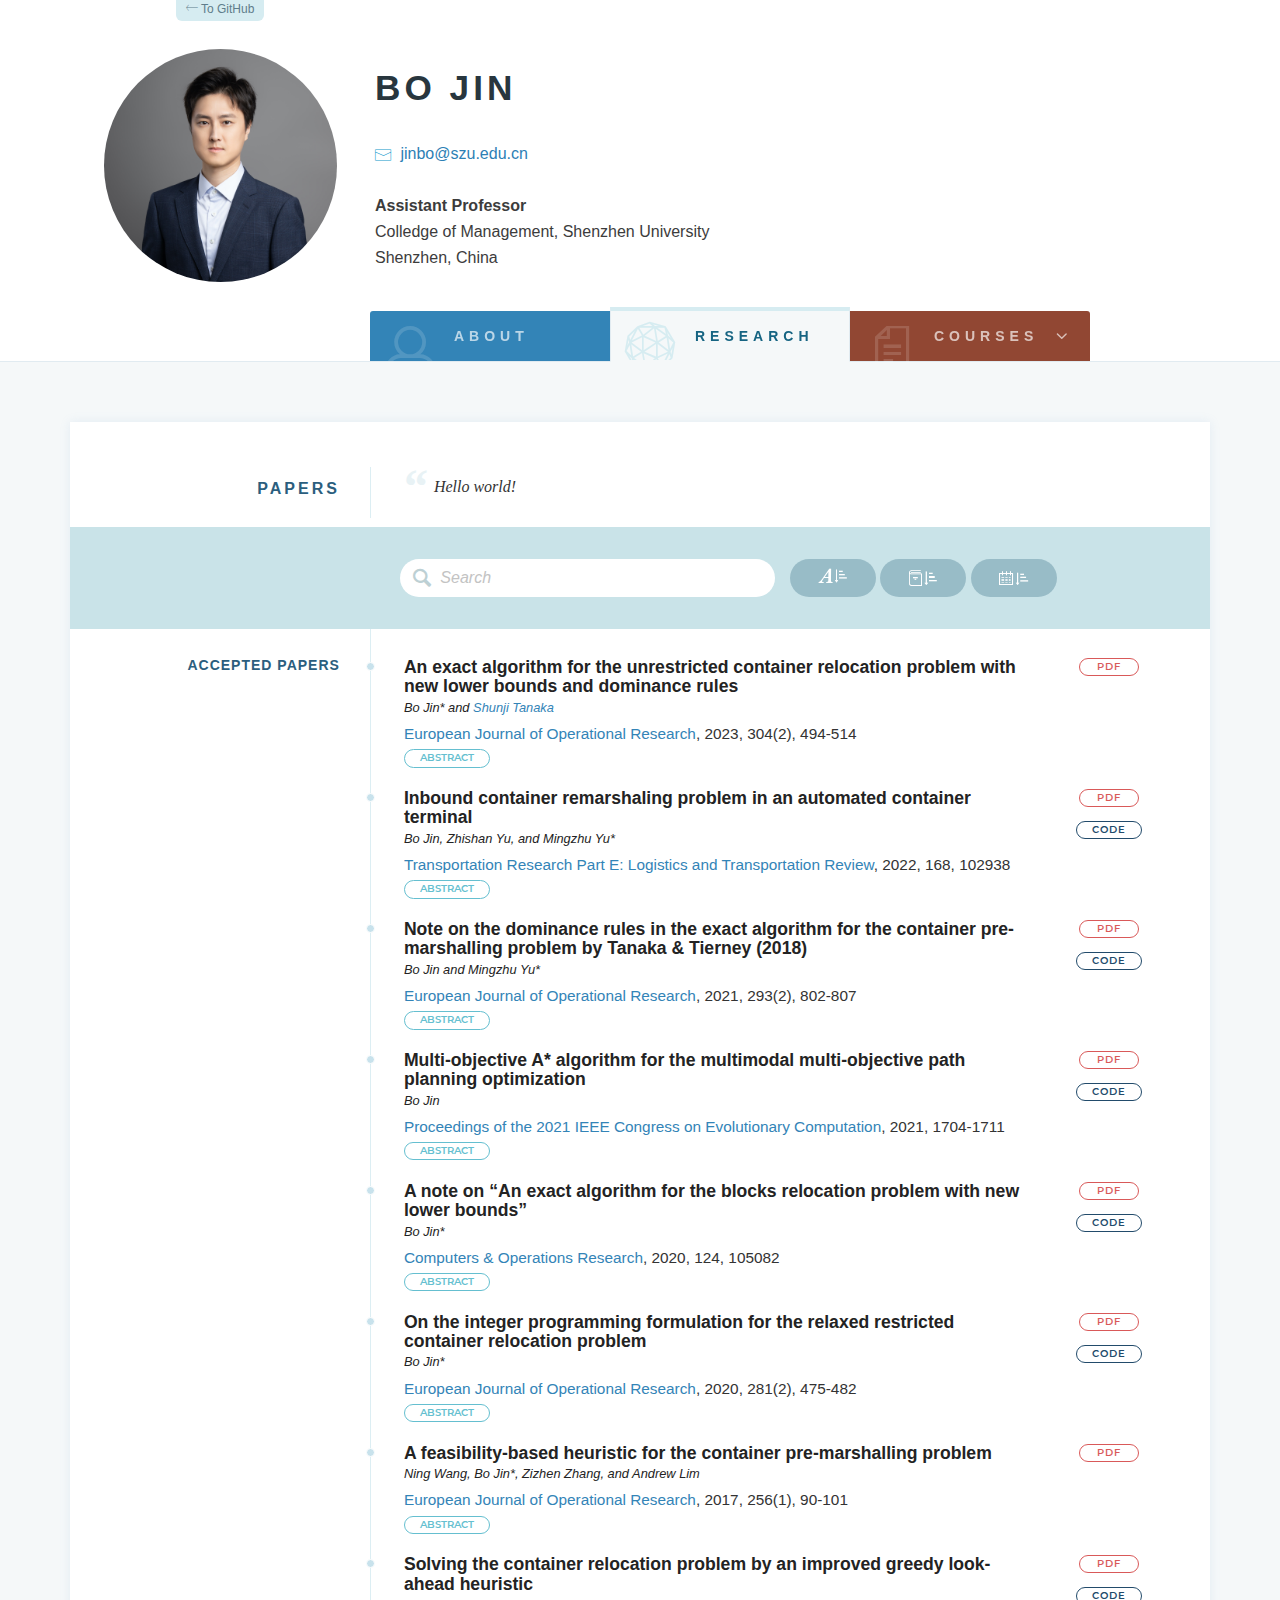
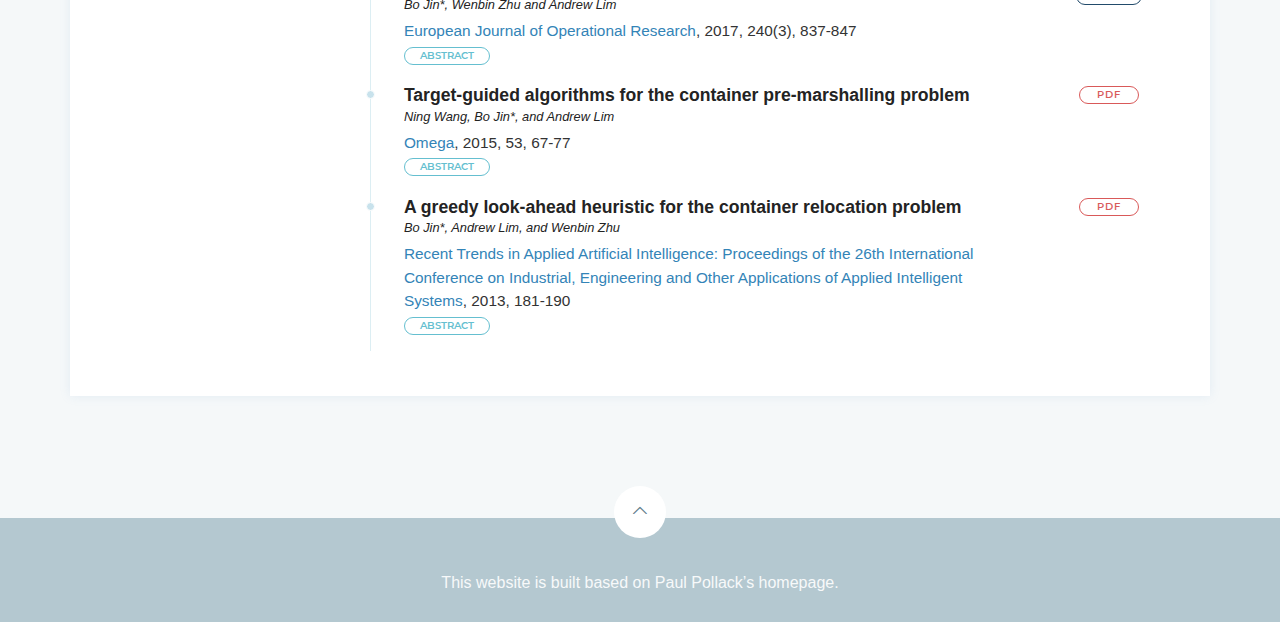
==== commit e270afc9: "Update Courses" ====
--- a/research.html
+++ b/research.html
@@ -69,7 +69,7 @@
                                                 <i class="pp-icon-doc icon icon--lg"></i> Courses
                                             </a>
                                             <ul>
-                                              <li><a href="#">Python Programming</a></li>
+                                              <li><a href="#">Python</a></li>
                                             </ul>
                                         </li>
                                     </ul>
@@ -97,7 +97,7 @@
                                             </div>
                                             <div class="module-content col-sm-9">
                                                 <blockquote>
-                                                    POLONIUS. What do you read, my lord?<br>HAMLET. Words, words, words.
+                                                    Hello world!
                                                 </blockquote>
                                             </div>
                                         </div>
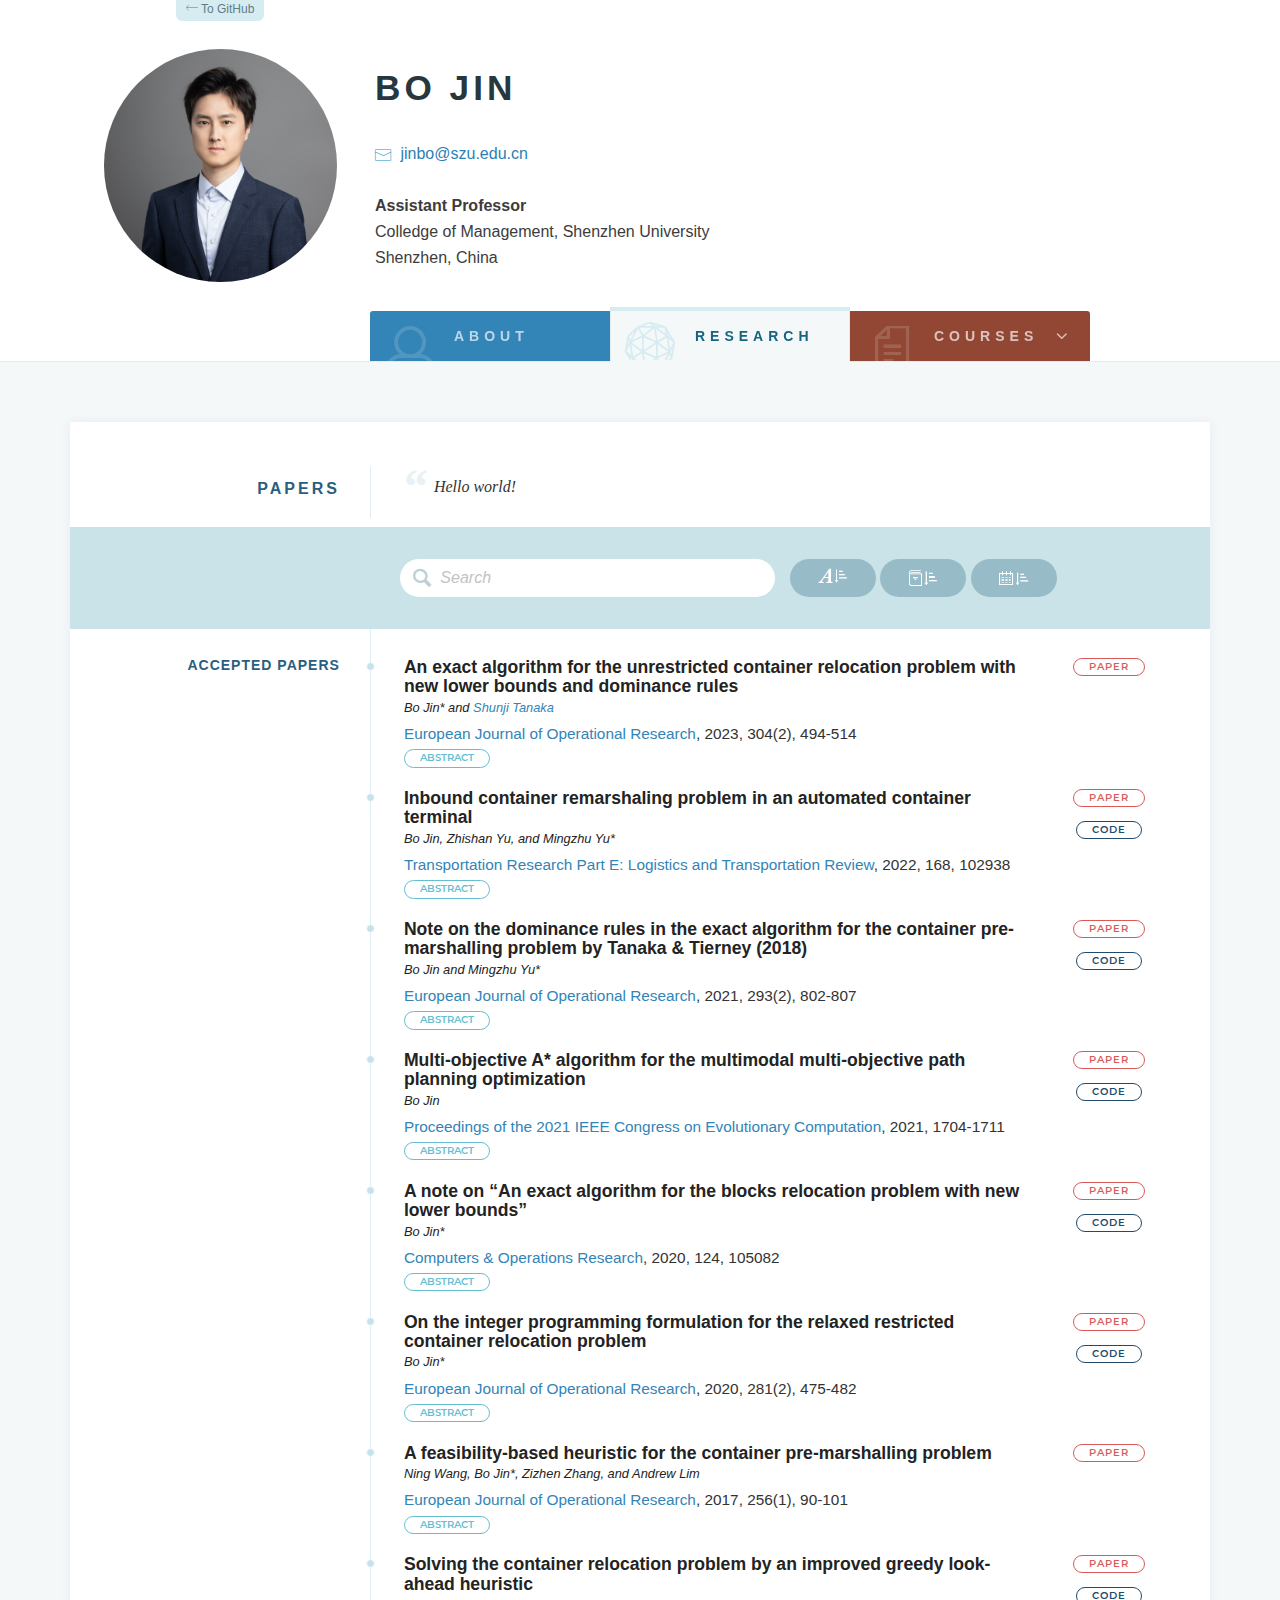
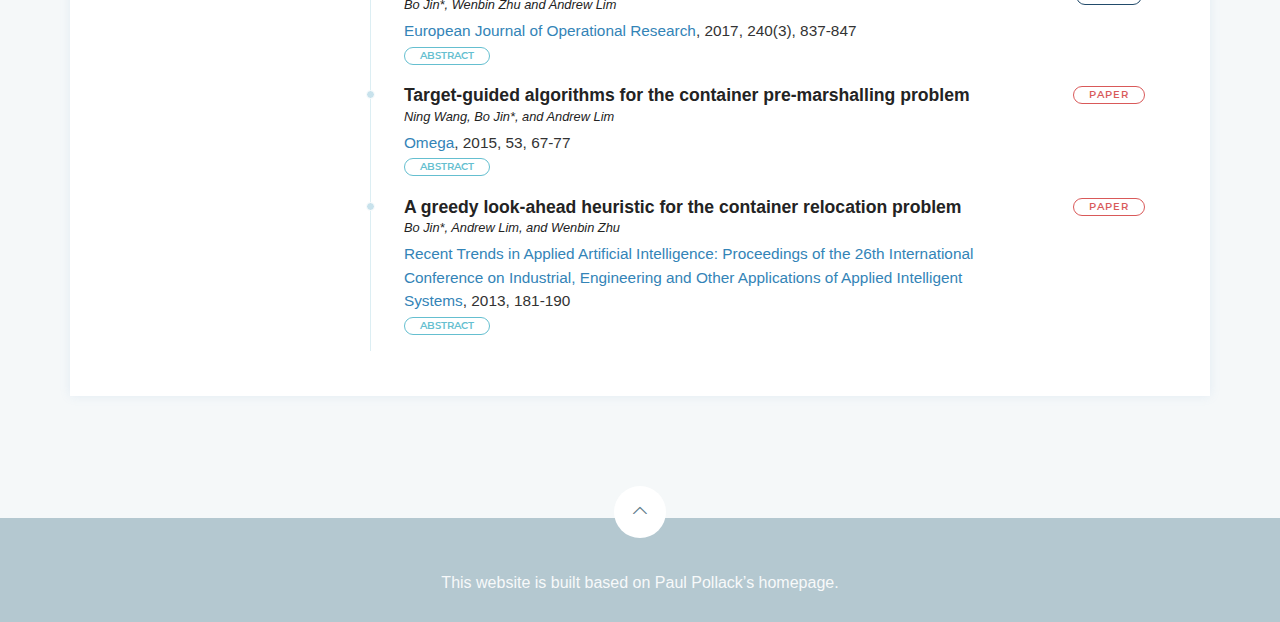
==== commit 3478d87d: "Update research.html" ====
--- a/research.html
+++ b/research.html
@@ -130,7 +130,7 @@
                                                                 <span class="paper-year">2023</span>, 304(2), 494-514
                                                             </p>
                                                         </div>
-                                                        <div class="col-sm-2 paper-btn"><a href="https://doi.org/10.1016/j.ejor.2022.04.006" target="_blank" target="_blank" class="btn btn--sm btn-pdf">PDF</a></div>
+                                                        <div class="col-sm-2 paper-btn"><a href="https://doi.org/10.1016/j.ejor.2022.04.006" target="_blank" target="_blank" class="btn btn--sm btn-pdf">Paper</a></div>
                                                         <div class="paper-abstract col-md-12 col-xs-12">
                                                             <p><a class="btn btn--sm btn-abstract" role="button" data-toggle="collapse" href="#paper1" aria-expanded="false" aria-controls="paper1">Abstract</a>
                                                                 <div class="collapse" id="paper1">
@@ -150,7 +150,7 @@
                                                                 <span class="paper-year">2022</span>, 168, 102938</span>
                                                             </p>
                                                         </div>
-                                                        <div class="col-sm-2 paper-btn"><a href="https://doi.org/10.1016/j.tre.2022.102938" target="_blank" class="btn btn--sm btn-pdf">PDF</a><br/><a href="https://github.com/jinboszu/remarshaling" target="_blank" class="btn btn--sm btn-code">CODE</a></div>
+                                                        <div class="col-sm-2 paper-btn"><a href="https://doi.org/10.1016/j.tre.2022.102938" target="_blank" class="btn btn--sm btn-pdf">Paper</a><br/><a href="https://github.com/jinboszu/remarshaling" target="_blank" class="btn btn--sm btn-code">CODE</a></div>
                                                         <div class="paper-abstract col-md-12 col-xs-12">
                                                             <p><a class="btn btn--sm btn-abstract" role="button" data-toggle="collapse" href="#paper2" aria-expanded="false" aria-controls="paper2">Abstract</a></p>
                                                             <div class="collapse" id="paper2">
@@ -169,7 +169,7 @@
                                                                 <span class="paper-year">2021</span>, 293(2), 802-807
                                                             </p>
                                                         </div>
-                                                        <div class="col-sm-2 paper-btn"><a href="https://doi.org/10.1016/j.ejor.2020.12.041" target="_blank" class="btn btn--sm btn-pdf">PDF</a><br/><a href="https://github.com/jinboszu/cpmp-rule" target="_blank" class="btn btn--sm btn-code">CODE</a></div>
+                                                        <div class="col-sm-2 paper-btn"><a href="https://doi.org/10.1016/j.ejor.2020.12.041" target="_blank" class="btn btn--sm btn-pdf">Paper</a><br/><a href="https://github.com/jinboszu/cpmp-rule" target="_blank" class="btn btn--sm btn-code">CODE</a></div>
                                                         <div class="paper-abstract col-md-12 col-xs-12">
                                                             <p><a class="btn btn--sm btn-abstract" role="button" data-toggle="collapse" href="#paper3" aria-expanded="false" aria-controls="paper3">Abstract</a></p>
                                                             <div class="collapse" id="paper3">
@@ -188,7 +188,7 @@
                                                                 <span class="paper-year">2021</span>, 1704-1711
                                                             </p>
                                                         </div>
-                                                        <div class="col-sm-2 paper-btn"><a href="https://doi.org/10.1109/CEC45853.2021.9504943" target="_blank" class="btn btn--sm btn-pdf">PDF</a><br/><a href="https://github.com/jinboszu/mmopp" target="_blank" class="btn btn--sm btn-code">CODE</a></div>
+                                                        <div class="col-sm-2 paper-btn"><a href="https://doi.org/10.1109/CEC45853.2021.9504943" target="_blank" class="btn btn--sm btn-pdf">Paper</a><br/><a href="https://github.com/jinboszu/mmopp" target="_blank" class="btn btn--sm btn-code">CODE</a></div>
                                                         <div class="paper-abstract col-md-12 col-xs-12">
                                                             <p><a class="btn btn--sm btn-abstract" role="button" data-toggle="collapse" href="#paper4" aria-expanded="false" aria-controls="paper4">Abstract</a></p>
                                                             <div class="collapse" id="paper4">
@@ -207,7 +207,7 @@
                                                                 <span class="paper-year">2020</span>, 124, 105082
                                                             </p>
                                                         </div>
-                                                        <div class="col-sm-2 paper-btn"><a href="https://doi.org/10.1016/j.cor.2020.105082" target="_blank" class="btn btn--sm btn-pdf">PDF</a><br/><a href="https://github.com/jinboszu/lb-lis" target="_blank" class="btn btn--sm btn-code">CODE</a></div>
+                                                        <div class="col-sm-2 paper-btn"><a href="https://doi.org/10.1016/j.cor.2020.105082" target="_blank" class="btn btn--sm btn-pdf">Paper</a><br/><a href="https://github.com/jinboszu/lb-lis" target="_blank" class="btn btn--sm btn-code">CODE</a></div>
                                                         <div class="paper-abstract col-md-12 col-xs-12">
                                                             <p><a class="btn btn--sm btn-abstract" role="button" data-toggle="collapse" href="#paper5" aria-expanded="false" aria-controls="paper5">Abstract</a></p>
                                                             <div class="collapse" id="paper5">
@@ -227,7 +227,7 @@
                                                                 <span class="paper-year">2020</span>, 281(2), 475-482
                                                             </p>
                                                         </div>
-                                                        <div class="col-sm-2 paper-btn"><a href="https://doi.org/10.1016/j.ejor.2019.08.041" target="_blank" class="btn btn--sm btn-pdf">PDF</a><br/><a href="https://github.com/jinboszu/crp-irc" target="_blank" class="btn btn--sm btn-code">CODE</a></div>
+                                                        <div class="col-sm-2 paper-btn"><a href="https://doi.org/10.1016/j.ejor.2019.08.041" target="_blank" class="btn btn--sm btn-pdf">Paper</a><br/><a href="https://github.com/jinboszu/crp-irc" target="_blank" class="btn btn--sm btn-code">CODE</a></div>
                                                         <div class="paper-abstract col-md-12 col-xs-12">
                                                             <p><a class="btn btn--sm btn-abstract" role="button" data-toggle="collapse" href="#paper6" aria-expanded="false" aria-controls="paper6">Abstract</a></p>
                                                             <div class="collapse" id="paper6">
@@ -246,7 +246,7 @@
                                                                 <span class="paper-year">2017</span>, 256(1), 90-101
                                                             </p>
                                                         </div>
-                                                        <div class="col-sm-2 paper-btn"><a href="https://doi.org/10.1016/j.ejor.2016.05.061" target="_blank" class="btn btn--sm btn-pdf">PDF</a></div>
+                                                        <div class="col-sm-2 paper-btn"><a href="https://doi.org/10.1016/j.ejor.2016.05.061" target="_blank" class="btn btn--sm btn-pdf">Paper</a></div>
                                                         <div class="paper-abstract col-md-12 col-xs-12">
                                                             <p><a class="btn btn--sm btn-abstract" role="button" data-toggle="collapse" href="#paper7" aria-expanded="false" aria-controls="paper7">Abstract</a></p>
                                                             <div class="collapse" id="paper7">
@@ -265,7 +265,7 @@
                                                                 <span class="paper-year">2015</span>, 53, 67-77
                                                             </p>
                                                         </div>
-                                                        <div class="col-sm-2 paper-btn"><a href="https://doi.org/10.1016/j.omega.2014.12.002" target="_blank" class="btn btn--sm btn-pdf">PDF</a></div>
+                                                        <div class="col-sm-2 paper-btn"><a href="https://doi.org/10.1016/j.omega.2014.12.002" target="_blank" class="btn btn--sm btn-pdf">Paper</a></div>
                                                         <div class="paper-abstract col-md-12 col-xs-12">
                                                             <p><a class="btn btn--sm btn-abstract" role="button" data-toggle="collapse" href="#paper8" aria-expanded="false" aria-controls="paper8">Abstract</a></p>
                                                             <div class="collapse" id="paper8">
@@ -284,7 +284,7 @@
                                                                 <span class="paper-year">2017</span>, 240(3), 837-847
                                                             </p>
                                                         </div>
-                                                        <div class="col-sm-2 paper-btn"><a href="https://doi.org/10.1016/j.ejor.2014.07.038" target="_blank" class="btn btn--sm btn-pdf">PDF</a><br/><a href="https://github.com/jinboszu/crp-glah" target="_blank" class="btn btn--sm btn-code">CODE</a></div>
+                                                        <div class="col-sm-2 paper-btn"><a href="https://doi.org/10.1016/j.ejor.2014.07.038" target="_blank" class="btn btn--sm btn-pdf">Paper</a><br/><a href="https://github.com/jinboszu/crp-glah" target="_blank" class="btn btn--sm btn-code">CODE</a></div>
                                                         <div class="paper-abstract col-md-12 col-xs-12">
                                                             <p><a class="btn btn--sm btn-abstract" role="button" data-toggle="collapse" href="#paper9" aria-expanded="false" aria-controls="paper9">Abstract</a></p>
                                                             <div class="collapse" id="paper9">
@@ -303,7 +303,7 @@
                                                                 <span class="paper-year">2013</span>, 181-190
                                                             </p>
                                                         </div>
-                                                        <div class="col-sm-2 paper-btn"><a href="https://doi.org/10.1007/978-3-642-38577-3" target="_blank" class="btn btn--sm btn-pdf">PDF</a></div>
+                                                        <div class="col-sm-2 paper-btn"><a href="https://doi.org/10.1007/978-3-642-38577-3" target="_blank" class="btn btn--sm btn-pdf">Paper</a></div>
                                                         <div class="paper-abstract col-md-12 col-xs-12">
                                                             <p><a class="btn btn--sm btn-abstract" role="button" data-toggle="collapse" href="#paper10" aria-expanded="false" aria-controls="paper10">Abstract</a></p>
                                                             <div class="collapse" id="paper10">
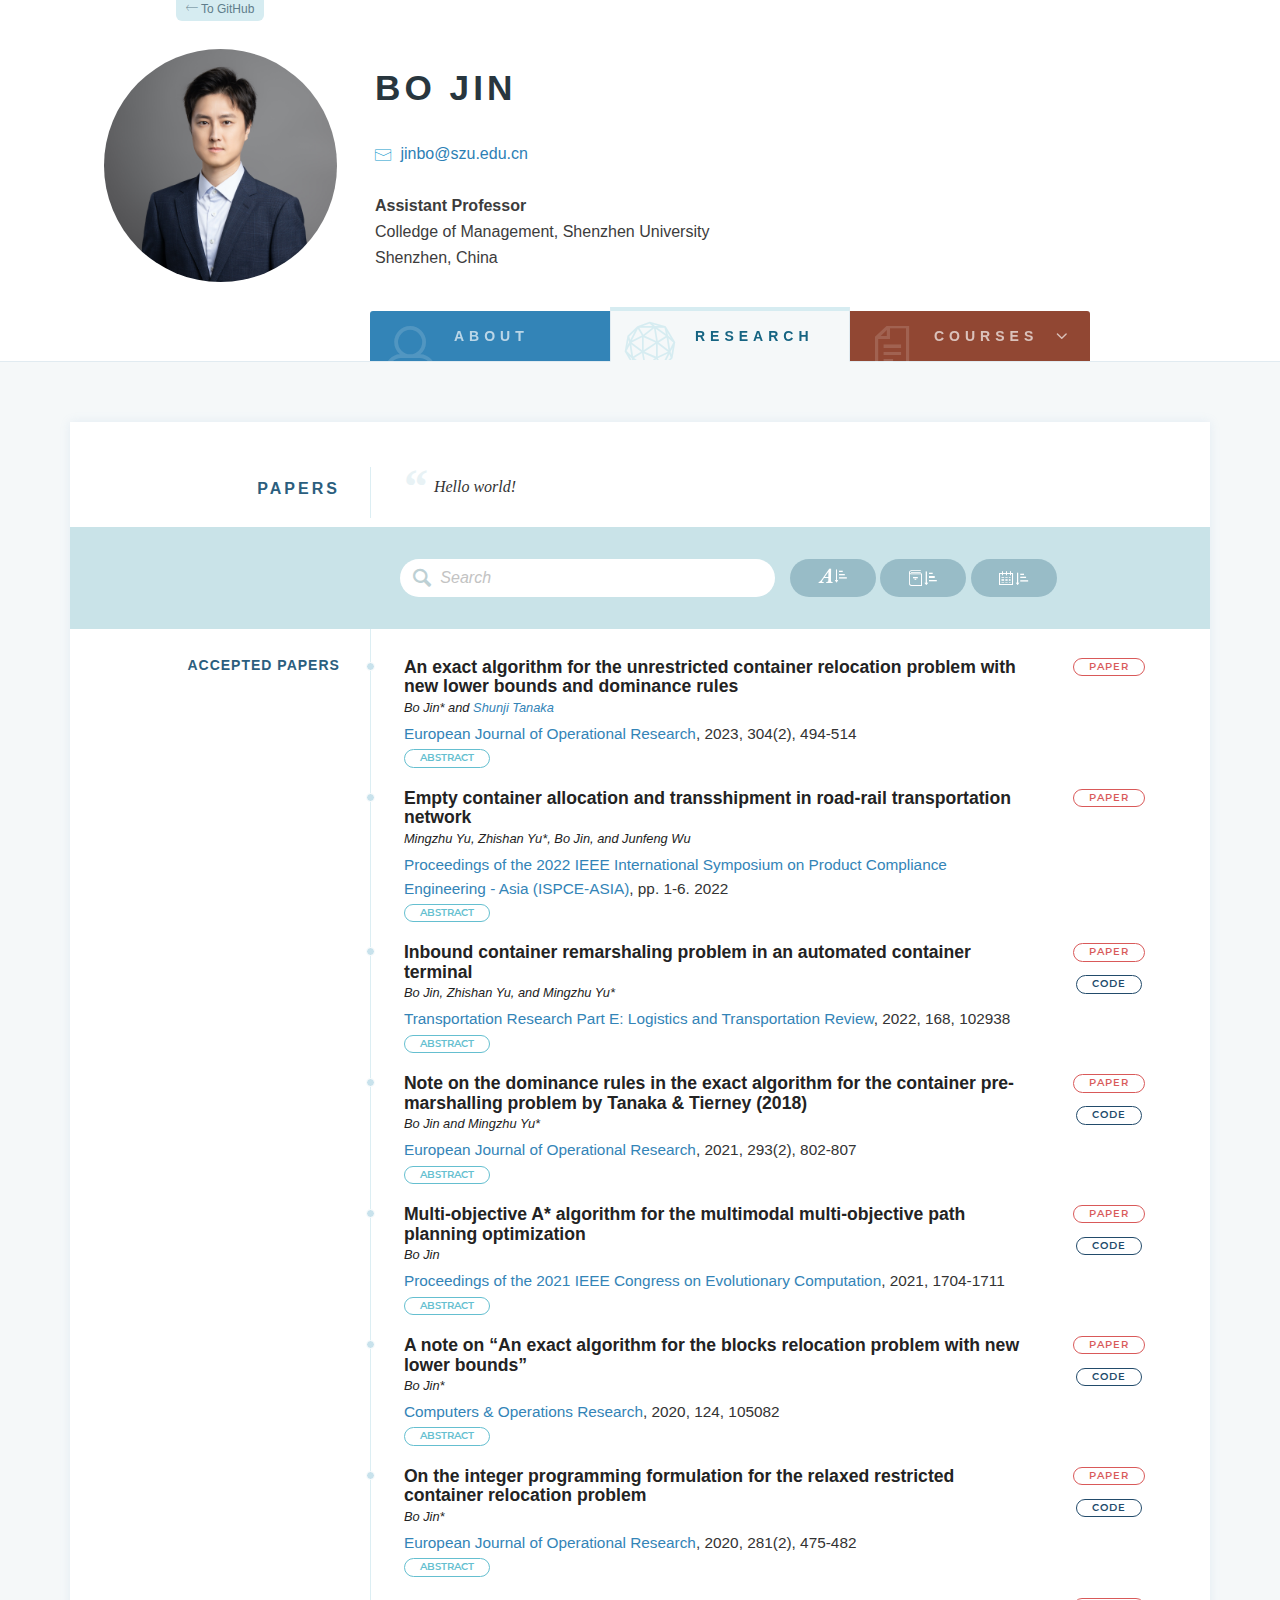
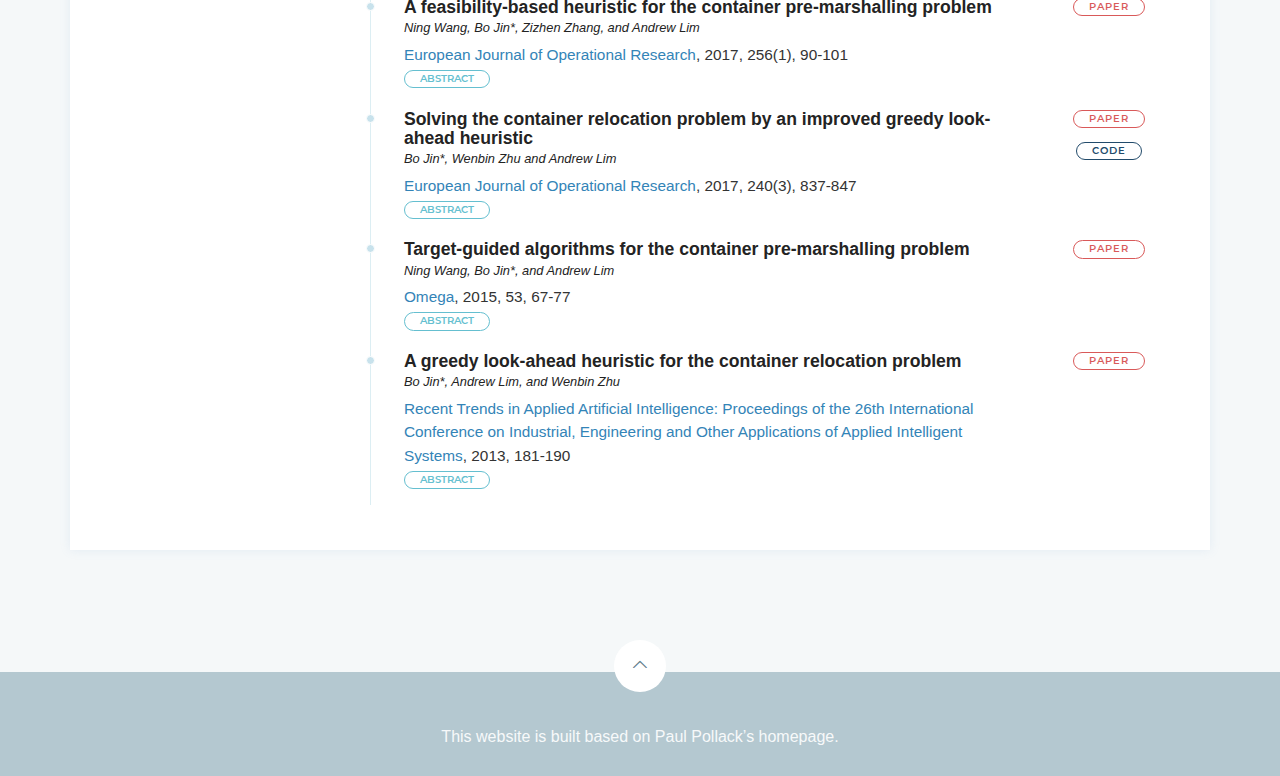
==== commit c652c2aa: "Update research.html" ====
--- a/research.html
+++ b/research.html
@@ -124,6 +124,26 @@
                                                 <ul class="paper-list list">
                                                     <li class="col-sm-12 list-item with-bullet">
                                                         <div class="col-sm-10">
+                                                            <h4><span class="paper-title">Empty container allocation and transshipment in road-rail transportation network</span><br/><span class="paper-author">Mingzhu Yu, Zhishan Yu*, Bo Jin, and Junfeng Wu</span></h4>
+                                                            <p>
+                                                                <a href="https://ieeexplore.ieee.org/xpl/conhome/9970763/proceeding"><span class="journal-name">Proceedings of the 2022 IEEE International Symposium on Product Compliance Engineering - Asia (ISPCE-ASIA)</span></a>, pp. 1-6.
+                                                                <span class="paper-year">2022</span>
+                                                            </p>
+                                                        </div>
+                                                        <div class="col-sm-2 paper-btn"><a href="https://doi.org/10.1109/ISPCE-ASIA57917.2022.9970786" target="_blank" target="_blank" class="btn btn--sm btn-pdf">Paper</a></div>
+                                                        <div class="paper-abstract col-md-12 col-xs-12">
+                                                            <p><a class="btn btn--sm btn-abstract" role="button" data-toggle="collapse" href="#paper11" aria-expanded="false" aria-controls="paper11">Abstract</a>
+                                                                <div class="collapse" id="paper11">
+                                                                    <div class="well paper-abtract-content">
+                                                                        <p>This paper focuses on a hinterland empty container transportation system involving a road-rail network. We formulate an integer programming model to characterize the empty container allocation and transshipment problem in the road-rail transportation network. The complexity of the studied problem comes from the diversity of inland container transportation modes and the flexibility of empty container allocation between different supply-demand pairs. An effective and efficient Greedy-SPFA (Shortest Path Faster Algorithm) method is proposed to solve this problem through transforming it into a minimum cost flow problem. Computational experiments show that the applied algorithm outperforms the established formulation. And some management inspirations are proposed through sensitivity analysis.</p>
+                                                                    </div>
+                                                                </div>
+                                                            </p>
+                                                        </div>
+                                                    </li>
+
+                                                    <li class="col-sm-12 list-item with-bullet">
+                                                        <div class="col-sm-10">
                                                             <h4><span class="paper-title">An exact algorithm for the unrestricted container relocation problem with new lower bounds and dominance rules</span><br/><span class="paper-author">Bo Jin* and <a href="https://turbine.kuee.kyoto-u.ac.jp/~tanaka/index-e.html">Shunji Tanaka</a></span></h4>
                                                             <p>
                                                                 <a href="https://www.sciencedirect.com/journal/european-journal-of-operational-research"><span class="journal-name">European Journal of Operational Research</span></a>,
@@ -132,8 +152,8 @@
                                                         </div>
                                                         <div class="col-sm-2 paper-btn"><a href="https://doi.org/10.1016/j.ejor.2022.04.006" target="_blank" target="_blank" class="btn btn--sm btn-pdf">Paper</a></div>
                                                         <div class="paper-abstract col-md-12 col-xs-12">
-                                                            <p><a class="btn btn--sm btn-abstract" role="button" data-toggle="collapse" href="#paper1" aria-expanded="false" aria-controls="paper1">Abstract</a>
-                                                                <div class="collapse" id="paper1">
+                                                            <p><a class="btn btn--sm btn-abstract" role="button" data-toggle="collapse" href="#paper10" aria-expanded="false" aria-controls="paper10">Abstract</a>
+                                                                <div class="collapse" id="paper10">
                                                                     <div class="well paper-abtract-content">
                                                                         <p>The container relocation problem, also known as the block(s) relocation problem, is one of the most studied optimization problems in container terminals. The problem aims at minimizing the total number of relocations for retrieving containers from a storage yard according to a specific order. The purpose of this study is to develop an efficient iterative deepening branch-and-bound algorithm for exactly solving one of the most practical variants of the problem, namely the unrestricted container relocation problem with duplicate priorities, which has received less attention in the literature. To improve the search efficiency of the proposed algorithm, we design two new lower bounds that can be computed quickly to incorporate them into the branch-and-bound algorithm. We also present a set of mutually consistent dominance rules to reduce the search space while avoiding over-pruning. The performance of the proposed algorithm is evaluated by extensive computational experiments on three commonly used benchmark datasets. The results show that the proposed algorithm outperforms the state-of-the-art exact algorithm for the unrestricted container relocation problem with distinct priorities, although our algorithm is applicable to a more general variant of the problem. Moreover, it can still provide competitive results for small- and medium-sized instances under a strict time limit of one second in comparison to existing metaheuristic approaches.</p>
                                                                     </div>
@@ -152,143 +172,143 @@
                                                         </div>
                                                         <div class="col-sm-2 paper-btn"><a href="https://doi.org/10.1016/j.tre.2022.102938" target="_blank" class="btn btn--sm btn-pdf">Paper</a><br/><a href="https://github.com/jinboszu/remarshaling" target="_blank" class="btn btn--sm btn-code">CODE</a></div>
                                                         <div class="paper-abstract col-md-12 col-xs-12">
+                                                            <p><a class="btn btn--sm btn-abstract" role="button" data-toggle="collapse" href="#paper9" aria-expanded="false" aria-controls="paper9">Abstract</a></p>
+                                                            <div class="collapse" id="paper9">
+                                                                <div class="well paper-abtract-content">
+                                                                    <p>In the container terminal yard, operators typically rearrange containers during the idle time of the yard cranes (so-called remarshaling operation) to improve the efficiency of future container retrieval. In this study, we address the inbound container remarshaling problem in an automated container terminal, which is aimed at determining the optimal container movement sequence during the remarshaling operation to minimize the expected time for retrieving all containers in the future. The randomness of the inbound containers’ future retrieval order and the maximum available time of the remarshaling operation are both considered. Two new integer linear programming models are proposed to formulate the problem. Numerical experiments show the outperformance of the proposed models over the existing mixed-integer programming model in the literature. Especially, one of the proposed models demonstrates considerably high computational efficiency, which is capable of solving practical-sized instances to optimality in just a few hundred of milliseconds. In addition, we investigate the bi-objective remarshaling problem in order to examine the relationship between the minimum future retrieval time and the maximum available remarshaling time.</p>
+                                                                </div>
+                                                            </div>
+                                                        </div>
+                                                    </li>
+
+                                                    <li class="col-sm-12 list-item with-bullet">
+                                                        <div class="col-sm-10">
+                                                            <h4><span class="paper-title">Note on the dominance rules in the exact algorithm for the container pre-marshalling problem by Tanaka & Tierney (2018)</span><br/><span class="paper-author">Bo Jin and Mingzhu Yu*</span></h4>
+                                                            <p>
+                                                                <a href="https://www.sciencedirect.com/journal/european-journal-of-operational-research"><span class="journal-name">European Journal of Operational Research</span></a>,
+                                                                <span class="paper-year">2021</span>, 293(2), 802-807
+                                                            </p>
+                                                        </div>
+                                                        <div class="col-sm-2 paper-btn"><a href="https://doi.org/10.1016/j.ejor.2020.12.041" target="_blank" class="btn btn--sm btn-pdf">Paper</a><br/><a href="https://github.com/jinboszu/cpmp-rule" target="_blank" class="btn btn--sm btn-code">CODE</a></div>
+                                                        <div class="paper-abstract col-md-12 col-xs-12">
+                                                            <p><a class="btn btn--sm btn-abstract" role="button" data-toggle="collapse" href="#paper8" aria-expanded="false" aria-controls="paper8">Abstract</a></p>
+                                                            <div class="collapse" id="paper8">
+                                                                <div class="well paper-abtract-content">
+                                                                    <p>In this note, we identify an over-pruning issue that occurs in the iterative deepening branch-and-bound algorithm by Tanaka and Tierney (2018). We show that this over-pruning issue is caused by an inconsistency between two dominance rules, namely, the transitive move rule and the empty stack rule, and it will in turn cause the exact algorithm to produce incorrect optimal solutions. To address this issue, we propose a new concept termed the lexicographic dominance principle, and prove that all dominance rules under the lexicographic dominance principle are mutually consistent. Finally, we re-examine all the dominance rules described in the referred paper, and present a compatible set of dominance rules to guarantee mutual consistency.</p>
+                                                                </div>
+                                                            </div>
+                                                        </div>
+                                                    </li>
+
+                                                    <li class="col-sm-12 list-item with-bullet">
+                                                        <div class="col-sm-10">
+                                                            <h4><span class="paper-title">Multi-objective A* algorithm for the multimodal multi-objective path planning optimization</span><br/><span class="paper-author">Bo Jin</span></h4>
+                                                            <p>
+                                                                <a href="https://ieeexplore.ieee.org/xpl/conhome/9504682/proceeding"><span class="journal-name">Proceedings of the 2021 IEEE Congress on Evolutionary Computation</span></a>,
+                                                                <span class="paper-year">2021</span>, 1704-1711
+                                                            </p>
+                                                        </div>
+                                                        <div class="col-sm-2 paper-btn"><a href="https://doi.org/10.1109/CEC45853.2021.9504943" target="_blank" class="btn btn--sm btn-pdf">Paper</a><br/><a href="https://github.com/jinboszu/mmopp" target="_blank" class="btn btn--sm btn-code">CODE</a></div>
+                                                        <div class="paper-abstract col-md-12 col-xs-12">
+                                                            <p><a class="btn btn--sm btn-abstract" role="button" data-toggle="collapse" href="#paper7" aria-expanded="false" aria-controls="paper7">Abstract</a></p>
+                                                            <div class="collapse" id="paper7">
+                                                                <div class="well paper-abtract-content">
+                                                                    <p>In this paper, we consider the multimodal multi-objective path planning (MMOPP) optimization, which is the main topic of a special session in IEEE CEC 2021. The MMOPP aims at finding all the Pareto optimal paths from a start area to a goal area on a grid map, while passing through several designated must-visit areas. We propose an efficient approach based on the multi-objective A* algorithm to exactly solve the MMOPP. Experiments are conducted on the official MMOPP test suite to evaluate the performance of the proposed approach. We also show the admissibility of the proposed approach so that the computational results can be used as the standard answers to the MMOPP test suite.</p>
+                                                                </div>
+                                                            </div>
+                                                        </div>
+                                                    </li>
+
+                                                    <li class="col-sm-12 list-item with-bullet">
+                                                        <div class="col-sm-10">
+                                                            <h4><span class="paper-title">A note on “An exact algorithm for the blocks relocation problem with new lower bounds”</span><br/><span class="paper-author">Bo Jin*</span></h4>
+                                                            <p>
+                                                                <a href="https://www.sciencedirect.com/journal/computers-and-operations-research"><span class="journal-name">Computers & Operations Research</span></a>,
+                                                                <span class="paper-year">2020</span>, 124, 105082
+                                                            </p>
+                                                        </div>
+                                                        <div class="col-sm-2 paper-btn"><a href="https://doi.org/10.1016/j.cor.2020.105082" target="_blank" class="btn btn--sm btn-pdf">Paper</a><br/><a href="https://github.com/jinboszu/lb-lis" target="_blank" class="btn btn--sm btn-code">CODE</a></div>
+                                                        <div class="paper-abstract col-md-12 col-xs-12">
+                                                            <p><a class="btn btn--sm btn-abstract" role="button" data-toggle="collapse" href="#paper6" aria-expanded="false" aria-controls="paper6">Abstract</a></p>
+                                                            <div class="collapse" id="paper6">
+                                                                <div class="well paper-abtract-content">
+                                                                    <p>This paper is a note on [Quispe, K. E. Y., Lintzmayer, C. N., & Xavier, E. C. (2018). An exact algorithm for the blocks relocation problem with new lower bounds. Computers & Operations Research, 99, 206–217]. Quispe et al. (2018) presented a new lower bound called LB-LIS for the blocks relocation problem. In this note, we show that the algorithm description of LB-LIS in the referred paper is incomplete. In addition, we propose a faster algorithm for computing this lower bound more efficiently. Computational experiments on a commonly used dataset reveal that the proposed algorithm uses on average 44.48% less time than the original LB-LIS implementation for the instances tested.</p>
+                                                                </div>
+                                                            </div>
+                                                        </div>
+                                                    </li>
+
+
+                                                    <li class="col-sm-12 list-item with-bullet">
+                                                        <div class="col-sm-10">
+                                                            <h4><span class="paper-title">On the integer programming formulation for the relaxed restricted container relocation problem</span><br/><span class="paper-author">Bo Jin*</span></h4>
+                                                            <p>
+                                                                <a href="https://www.sciencedirect.com/journal/european-journal-of-operational-research"><span class="journal-name">European Journal of Operational Research</span></a>,
+                                                                <span class="paper-year">2020</span>, 281(2), 475-482
+                                                            </p>
+                                                        </div>
+                                                        <div class="col-sm-2 paper-btn"><a href="https://doi.org/10.1016/j.ejor.2019.08.041" target="_blank" class="btn btn--sm btn-pdf">Paper</a><br/><a href="https://github.com/jinboszu/crp-irc" target="_blank" class="btn btn--sm btn-code">CODE</a></div>
+                                                        <div class="paper-abstract col-md-12 col-xs-12">
+                                                            <p><a class="btn btn--sm btn-abstract" role="button" data-toggle="collapse" href="#paper5" aria-expanded="false" aria-controls="paper5">Abstract</a></p>
+                                                            <div class="collapse" id="paper5">
+                                                                <div class="well paper-abtract-content">
+                                                                    <p>In a recent paper entitled “A new binary formulation of the restricted container relocation problem based on a binary encoding of configurations”, Galle, Barnhart and Jaillet (2018) introduced a new variant of the container relocation problem (CRP), named the relaxed restricted CRP, where every container can be relocated at most once for retrieving each target container. The authors also proposed a binary integer programming model for formulating the relaxed restricted CRP. In this paper, it is first shown that the proposed model contains two deficiencies in formulating the “last in, first out” (LIFO) policy. These deficiencies will cause the solutions obtained by the model to correspond to infeasible configurations or infeasible relocation sequences. Then, the LIFO policy is analyzed in detail and reformulated as linear constraints correctly. Lastly, the corrected integer programming formulation is presented. Computational experiments show that the corrected model dramatically reduces complexity and improves performance.</p>
+                                                                </div>
+                                                            </div>
+                                                        </div>
+                                                    </li>
+
+                                                    <li class="col-sm-12 list-item with-bullet">
+                                                        <div class="col-sm-10">
+                                                            <h4><span class="paper-title">A feasibility-based heuristic for the container pre-marshalling problem</span><br/><span class="paper-author">Ning Wang, Bo Jin*, Zizhen Zhang, and Andrew Lim</span></h4>
+                                                            <p>
+                                                                <a href="https://www.sciencedirect.com/journal/european-journal-of-operational-research"><span class="journal-name">European Journal of Operational Research</span></a>,
+                                                                <span class="paper-year">2017</span>, 256(1), 90-101
+                                                            </p>
+                                                        </div>
+                                                        <div class="col-sm-2 paper-btn"><a href="https://doi.org/10.1016/j.ejor.2016.05.061" target="_blank" class="btn btn--sm btn-pdf">Paper</a></div>
+                                                        <div class="paper-abstract col-md-12 col-xs-12">
+                                                            <p><a class="btn btn--sm btn-abstract" role="button" data-toggle="collapse" href="#paper4" aria-expanded="false" aria-controls="paper4">Abstract</a></p>
+                                                            <div class="collapse" id="paper4">
+                                                                <div class="well paper-abtract-content">
+                                                                    <p>This paper addresses the container pre-marshalling problem (CPMP) which rearranges containers inside a storage bay to a desired layout. By far, target-driven algorithms have relatively good performance among all algorithms; they have two key components: first, containers are rearranged to their desired slots one by one in a certain order; and second, rearranging one container is completed by a sequence of movements. Our paper improves the performance of the target-driven algorithm from both aspects. The proposed heuristic determines the order of container rearrangements by the concepts of state feasibility, container stability, dead-end avoidance and tier-protection proposed in this paper. In addition, we improve the efficiency of performing container rearrangements by discriminating different task types. Computational experiments showcase that the performance of the proposed heuristic is considerable.</p>
+                                                                </div>
+                                                            </div>
+                                                        </div>
+                                                    </li>
+
+                                                    <li class="col-sm-12 list-item with-bullet">
+                                                        <div class="col-sm-10">
+                                                            <h4><span class="paper-title">Target-guided algorithms for the container pre-marshalling problem</span><br/><span class="paper-author">Ning Wang, Bo Jin*, and Andrew Lim</span></h4>
+                                                            <p>
+                                                                <a href="https://www.sciencedirect.com/journal/omega"><span class="journal-name">Omega</span></a>,
+                                                                <span class="paper-year">2015</span>, 53, 67-77
+                                                            </p>
+                                                        </div>
+                                                        <div class="col-sm-2 paper-btn"><a href="https://doi.org/10.1016/j.omega.2014.12.002" target="_blank" class="btn btn--sm btn-pdf">Paper</a></div>
+                                                        <div class="paper-abstract col-md-12 col-xs-12">
+                                                            <p><a class="btn btn--sm btn-abstract" role="button" data-toggle="collapse" href="#paper3" aria-expanded="false" aria-controls="paper3">Abstract</a></p>
+                                                            <div class="collapse" id="paper3">
+                                                                <div class="well paper-abtract-content">
+                                                                    <p>The container pre-marshalling problem (CPMP) aims to rearrange containers in a bay with the least movement effort; thus, in the final layout, containers are piled according to a predetermined order. Previous researchers, without exception, assumed that all the stacks in a bay are functionally identical. Such a classical problem setting is reexamined in this paper. Moreover, a new problem, the CPMP with a dummy stack (CPMPDS) is proposed. At terminals with transfer lanes, a bay includes a row of ordinary stacks and a dummy stack. The dummy stack is actually the bay space that is reserved for trucks. Therefore, containers can be shipped out from the bay. During the pre-marshalling process, the dummy stack temporarily stores containers as an ordinary stack. However, the dummy stack must be emptied at the end of pre-marshalling. In this paper, target-guided algorithms are proposed to handle both the classical CPMP and new CPMPDS. All the proposed algorithms guarantee termination. Experimental results in terms of the CPMP show that the proposed algorithms surpass the state-of-the-art algorithm.</p>
+                                                                </div>
+                                                            </div>
+                                                        </div>
+                                                    </li>
+
+                                                    <li class="col-sm-12 list-item with-bullet">
+                                                        <div class="col-sm-10">
+                                                            <h4><span class="paper-title">Solving the container relocation problem by an improved greedy look-ahead heuristic</span><br/><span class="paper-author">Bo Jin*, Wenbin Zhu and Andrew Lim</span></h4>
+                                                            <p>
+                                                                <a href="https://www.sciencedirect.com/journal/european-journal-of-operational-research"><span class="journal-name">European Journal of Operational Research</span></a>,
+                                                                <span class="paper-year">2017</span>, 240(3), 837-847
+                                                            </p>
+                                                        </div>
+                                                        <div class="col-sm-2 paper-btn"><a href="https://doi.org/10.1016/j.ejor.2014.07.038" target="_blank" class="btn btn--sm btn-pdf">Paper</a><br/><a href="https://github.com/jinboszu/crp-glah" target="_blank" class="btn btn--sm btn-code">CODE</a></div>
+                                                        <div class="paper-abstract col-md-12 col-xs-12">
                                                             <p><a class="btn btn--sm btn-abstract" role="button" data-toggle="collapse" href="#paper2" aria-expanded="false" aria-controls="paper2">Abstract</a></p>
                                                             <div class="collapse" id="paper2">
                                                                 <div class="well paper-abtract-content">
-                                                                    <p>In the container terminal yard, operators typically rearrange containers during the idle time of the yard cranes (so-called remarshaling operation) to improve the efficiency of future container retrieval. In this study, we address the inbound container remarshaling problem in an automated container terminal, which is aimed at determining the optimal container movement sequence during the remarshaling operation to minimize the expected time for retrieving all containers in the future. The randomness of the inbound containers’ future retrieval order and the maximum available time of the remarshaling operation are both considered. Two new integer linear programming models are proposed to formulate the problem. Numerical experiments show the outperformance of the proposed models over the existing mixed-integer programming model in the literature. Especially, one of the proposed models demonstrates considerably high computational efficiency, which is capable of solving practical-sized instances to optimality in just a few hundred of milliseconds. In addition, we investigate the bi-objective remarshaling problem in order to examine the relationship between the minimum future retrieval time and the maximum available remarshaling time.</p>
-                                                                </div>
-                                                            </div>
-                                                        </div>
-                                                    </li>
-
-                                                    <li class="col-sm-12 list-item with-bullet">
-                                                        <div class="col-sm-10">
-                                                            <h4><span class="paper-title">Note on the dominance rules in the exact algorithm for the container pre-marshalling problem by Tanaka & Tierney (2018)</span><br/><span class="paper-author">Bo Jin and Mingzhu Yu*</span></h4>
-                                                            <p>
-                                                                <a href="https://www.sciencedirect.com/journal/european-journal-of-operational-research"><span class="journal-name">European Journal of Operational Research</span></a>,
-                                                                <span class="paper-year">2021</span>, 293(2), 802-807
-                                                            </p>
-                                                        </div>
-                                                        <div class="col-sm-2 paper-btn"><a href="https://doi.org/10.1016/j.ejor.2020.12.041" target="_blank" class="btn btn--sm btn-pdf">Paper</a><br/><a href="https://github.com/jinboszu/cpmp-rule" target="_blank" class="btn btn--sm btn-code">CODE</a></div>
-                                                        <div class="paper-abstract col-md-12 col-xs-12">
-                                                            <p><a class="btn btn--sm btn-abstract" role="button" data-toggle="collapse" href="#paper3" aria-expanded="false" aria-controls="paper3">Abstract</a></p>
-                                                            <div class="collapse" id="paper3">
-                                                                <div class="well paper-abtract-content">
-                                                                    <p>In this note, we identify an over-pruning issue that occurs in the iterative deepening branch-and-bound algorithm by Tanaka and Tierney (2018). We show that this over-pruning issue is caused by an inconsistency between two dominance rules, namely, the transitive move rule and the empty stack rule, and it will in turn cause the exact algorithm to produce incorrect optimal solutions. To address this issue, we propose a new concept termed the lexicographic dominance principle, and prove that all dominance rules under the lexicographic dominance principle are mutually consistent. Finally, we re-examine all the dominance rules described in the referred paper, and present a compatible set of dominance rules to guarantee mutual consistency.</p>
-                                                                </div>
-                                                            </div>
-                                                        </div>
-                                                    </li>
-
-                                                    <li class="col-sm-12 list-item with-bullet">
-                                                        <div class="col-sm-10">
-                                                            <h4><span class="paper-title">Multi-objective A* algorithm for the multimodal multi-objective path planning optimization</span><br/><span class="paper-author">Bo Jin</span></h4>
-                                                            <p>
-                                                                <a href="https://ieeexplore.ieee.org/xpl/conhome/9504682/proceeding"><span class="journal-name">Proceedings of the 2021 IEEE Congress on Evolutionary Computation</span></a>,
-                                                                <span class="paper-year">2021</span>, 1704-1711
-                                                            </p>
-                                                        </div>
-                                                        <div class="col-sm-2 paper-btn"><a href="https://doi.org/10.1109/CEC45853.2021.9504943" target="_blank" class="btn btn--sm btn-pdf">Paper</a><br/><a href="https://github.com/jinboszu/mmopp" target="_blank" class="btn btn--sm btn-code">CODE</a></div>
-                                                        <div class="paper-abstract col-md-12 col-xs-12">
-                                                            <p><a class="btn btn--sm btn-abstract" role="button" data-toggle="collapse" href="#paper4" aria-expanded="false" aria-controls="paper4">Abstract</a></p>
-                                                            <div class="collapse" id="paper4">
-                                                                <div class="well paper-abtract-content">
-                                                                    <p>In this paper, we consider the multimodal multi-objective path planning (MMOPP) optimization, which is the main topic of a special session in IEEE CEC 2021. The MMOPP aims at finding all the Pareto optimal paths from a start area to a goal area on a grid map, while passing through several designated must-visit areas. We propose an efficient approach based on the multi-objective A* algorithm to exactly solve the MMOPP. Experiments are conducted on the official MMOPP test suite to evaluate the performance of the proposed approach. We also show the admissibility of the proposed approach so that the computational results can be used as the standard answers to the MMOPP test suite.</p>
-                                                                </div>
-                                                            </div>
-                                                        </div>
-                                                    </li>
-
-                                                    <li class="col-sm-12 list-item with-bullet">
-                                                        <div class="col-sm-10">
-                                                            <h4><span class="paper-title">A note on “An exact algorithm for the blocks relocation problem with new lower bounds”</span><br/><span class="paper-author">Bo Jin*</span></h4>
-                                                            <p>
-                                                                <a href="https://www.sciencedirect.com/journal/computers-and-operations-research"><span class="journal-name">Computers & Operations Research</span></a>,
-                                                                <span class="paper-year">2020</span>, 124, 105082
-                                                            </p>
-                                                        </div>
-                                                        <div class="col-sm-2 paper-btn"><a href="https://doi.org/10.1016/j.cor.2020.105082" target="_blank" class="btn btn--sm btn-pdf">Paper</a><br/><a href="https://github.com/jinboszu/lb-lis" target="_blank" class="btn btn--sm btn-code">CODE</a></div>
-                                                        <div class="paper-abstract col-md-12 col-xs-12">
-                                                            <p><a class="btn btn--sm btn-abstract" role="button" data-toggle="collapse" href="#paper5" aria-expanded="false" aria-controls="paper5">Abstract</a></p>
-                                                            <div class="collapse" id="paper5">
-                                                                <div class="well paper-abtract-content">
-                                                                    <p>This paper is a note on [Quispe, K. E. Y., Lintzmayer, C. N., & Xavier, E. C. (2018). An exact algorithm for the blocks relocation problem with new lower bounds. Computers & Operations Research, 99, 206–217]. Quispe et al. (2018) presented a new lower bound called LB-LIS for the blocks relocation problem. In this note, we show that the algorithm description of LB-LIS in the referred paper is incomplete. In addition, we propose a faster algorithm for computing this lower bound more efficiently. Computational experiments on a commonly used dataset reveal that the proposed algorithm uses on average 44.48% less time than the original LB-LIS implementation for the instances tested.</p>
-                                                                </div>
-                                                            </div>
-                                                        </div>
-                                                    </li>
-
-
-                                                    <li class="col-sm-12 list-item with-bullet">
-                                                        <div class="col-sm-10">
-                                                            <h4><span class="paper-title">On the integer programming formulation for the relaxed restricted container relocation problem</span><br/><span class="paper-author">Bo Jin*</span></h4>
-                                                            <p>
-                                                                <a href="https://www.sciencedirect.com/journal/european-journal-of-operational-research"><span class="journal-name">European Journal of Operational Research</span></a>,
-                                                                <span class="paper-year">2020</span>, 281(2), 475-482
-                                                            </p>
-                                                        </div>
-                                                        <div class="col-sm-2 paper-btn"><a href="https://doi.org/10.1016/j.ejor.2019.08.041" target="_blank" class="btn btn--sm btn-pdf">Paper</a><br/><a href="https://github.com/jinboszu/crp-irc" target="_blank" class="btn btn--sm btn-code">CODE</a></div>
-                                                        <div class="paper-abstract col-md-12 col-xs-12">
-                                                            <p><a class="btn btn--sm btn-abstract" role="button" data-toggle="collapse" href="#paper6" aria-expanded="false" aria-controls="paper6">Abstract</a></p>
-                                                            <div class="collapse" id="paper6">
-                                                                <div class="well paper-abtract-content">
-                                                                    <p>In a recent paper entitled “A new binary formulation of the restricted container relocation problem based on a binary encoding of configurations”, Galle, Barnhart and Jaillet (2018) introduced a new variant of the container relocation problem (CRP), named the relaxed restricted CRP, where every container can be relocated at most once for retrieving each target container. The authors also proposed a binary integer programming model for formulating the relaxed restricted CRP. In this paper, it is first shown that the proposed model contains two deficiencies in formulating the “last in, first out” (LIFO) policy. These deficiencies will cause the solutions obtained by the model to correspond to infeasible configurations or infeasible relocation sequences. Then, the LIFO policy is analyzed in detail and reformulated as linear constraints correctly. Lastly, the corrected integer programming formulation is presented. Computational experiments show that the corrected model dramatically reduces complexity and improves performance.</p>
-                                                                </div>
-                                                            </div>
-                                                        </div>
-                                                    </li>
-
-                                                    <li class="col-sm-12 list-item with-bullet">
-                                                        <div class="col-sm-10">
-                                                            <h4><span class="paper-title">A feasibility-based heuristic for the container pre-marshalling problem</span><br/><span class="paper-author">Ning Wang, Bo Jin*, Zizhen Zhang, and Andrew Lim</span></h4>
-                                                            <p>
-                                                                <a href="https://www.sciencedirect.com/journal/european-journal-of-operational-research"><span class="journal-name">European Journal of Operational Research</span></a>,
-                                                                <span class="paper-year">2017</span>, 256(1), 90-101
-                                                            </p>
-                                                        </div>
-                                                        <div class="col-sm-2 paper-btn"><a href="https://doi.org/10.1016/j.ejor.2016.05.061" target="_blank" class="btn btn--sm btn-pdf">Paper</a></div>
-                                                        <div class="paper-abstract col-md-12 col-xs-12">
-                                                            <p><a class="btn btn--sm btn-abstract" role="button" data-toggle="collapse" href="#paper7" aria-expanded="false" aria-controls="paper7">Abstract</a></p>
-                                                            <div class="collapse" id="paper7">
-                                                                <div class="well paper-abtract-content">
-                                                                    <p>This paper addresses the container pre-marshalling problem (CPMP) which rearranges containers inside a storage bay to a desired layout. By far, target-driven algorithms have relatively good performance among all algorithms; they have two key components: first, containers are rearranged to their desired slots one by one in a certain order; and second, rearranging one container is completed by a sequence of movements. Our paper improves the performance of the target-driven algorithm from both aspects. The proposed heuristic determines the order of container rearrangements by the concepts of state feasibility, container stability, dead-end avoidance and tier-protection proposed in this paper. In addition, we improve the efficiency of performing container rearrangements by discriminating different task types. Computational experiments showcase that the performance of the proposed heuristic is considerable.</p>
-                                                                </div>
-                                                            </div>
-                                                        </div>
-                                                    </li>
-
-                                                    <li class="col-sm-12 list-item with-bullet">
-                                                        <div class="col-sm-10">
-                                                            <h4><span class="paper-title">Target-guided algorithms for the container pre-marshalling problem</span><br/><span class="paper-author">Ning Wang, Bo Jin*, and Andrew Lim</span></h4>
-                                                            <p>
-                                                                <a href="https://www.sciencedirect.com/journal/omega"><span class="journal-name">Omega</span></a>,
-                                                                <span class="paper-year">2015</span>, 53, 67-77
-                                                            </p>
-                                                        </div>
-                                                        <div class="col-sm-2 paper-btn"><a href="https://doi.org/10.1016/j.omega.2014.12.002" target="_blank" class="btn btn--sm btn-pdf">Paper</a></div>
-                                                        <div class="paper-abstract col-md-12 col-xs-12">
-                                                            <p><a class="btn btn--sm btn-abstract" role="button" data-toggle="collapse" href="#paper8" aria-expanded="false" aria-controls="paper8">Abstract</a></p>
-                                                            <div class="collapse" id="paper8">
-                                                                <div class="well paper-abtract-content">
-                                                                    <p>The container pre-marshalling problem (CPMP) aims to rearrange containers in a bay with the least movement effort; thus, in the final layout, containers are piled according to a predetermined order. Previous researchers, without exception, assumed that all the stacks in a bay are functionally identical. Such a classical problem setting is reexamined in this paper. Moreover, a new problem, the CPMP with a dummy stack (CPMPDS) is proposed. At terminals with transfer lanes, a bay includes a row of ordinary stacks and a dummy stack. The dummy stack is actually the bay space that is reserved for trucks. Therefore, containers can be shipped out from the bay. During the pre-marshalling process, the dummy stack temporarily stores containers as an ordinary stack. However, the dummy stack must be emptied at the end of pre-marshalling. In this paper, target-guided algorithms are proposed to handle both the classical CPMP and new CPMPDS. All the proposed algorithms guarantee termination. Experimental results in terms of the CPMP show that the proposed algorithms surpass the state-of-the-art algorithm.</p>
-                                                                </div>
-                                                            </div>
-                                                        </div>
-                                                    </li>
-
-                                                    <li class="col-sm-12 list-item with-bullet">
-                                                        <div class="col-sm-10">
-                                                            <h4><span class="paper-title">Solving the container relocation problem by an improved greedy look-ahead heuristic</span><br/><span class="paper-author">Bo Jin*, Wenbin Zhu and Andrew Lim</span></h4>
-                                                            <p>
-                                                                <a href="https://www.sciencedirect.com/journal/european-journal-of-operational-research"><span class="journal-name">European Journal of Operational Research</span></a>,
-                                                                <span class="paper-year">2017</span>, 240(3), 837-847
-                                                            </p>
-                                                        </div>
-                                                        <div class="col-sm-2 paper-btn"><a href="https://doi.org/10.1016/j.ejor.2014.07.038" target="_blank" class="btn btn--sm btn-pdf">Paper</a><br/><a href="https://github.com/jinboszu/crp-glah" target="_blank" class="btn btn--sm btn-code">CODE</a></div>
-                                                        <div class="paper-abstract col-md-12 col-xs-12">
-                                                            <p><a class="btn btn--sm btn-abstract" role="button" data-toggle="collapse" href="#paper9" aria-expanded="false" aria-controls="paper9">Abstract</a></p>
-                                                            <div class="collapse" id="paper9">
-                                                                <div class="well paper-abtract-content">
                                                                     <p>The container relocation problem (CRP) is one of the most crucial issues for container terminals. In a single bay, containers belonging to multiple groups should be retrieved by an equipped yard crane in accordance with their retrieval priorities. An operation of the crane can either relocate a container from the top of a stack to another within the bay, or remove a container with the highest retrieval priority among all remaining containers. The objective of the CRP is to find an optimized operation plan for the crane with the fewest number of container relocations. This paper proposes an improved greedy look-ahead heuristic for the CRP and conducts experiments on four existing data sets. The experimental results show that the proposed approach is able to provide better solutions for large-scale instances in shorter runtime, compared to the up-to-date approaches in the recent literature.</p>
                                                                 </div>
                                                             </div>
@@ -305,8 +325,8 @@
                                                         </div>
                                                         <div class="col-sm-2 paper-btn"><a href="https://doi.org/10.1007/978-3-642-38577-3" target="_blank" class="btn btn--sm btn-pdf">Paper</a></div>
                                                         <div class="paper-abstract col-md-12 col-xs-12">
-                                                            <p><a class="btn btn--sm btn-abstract" role="button" data-toggle="collapse" href="#paper10" aria-expanded="false" aria-controls="paper10">Abstract</a></p>
-                                                            <div class="collapse" id="paper10">
+                                                            <p><a class="btn btn--sm btn-abstract" role="button" data-toggle="collapse" href="#paper1" aria-expanded="false" aria-controls="paper1">Abstract</a></p>
+                                                            <div class="collapse" id="paper1">
                                                                 <div class="well paper-abtract-content">
                                                                     <p>This paper addresses a classic problem in the container storage and transportation, the container relocation problem. For a given layout of a container bay, the containers should be retrieved in a predefined order, the best operation plan with fewest crane operations is going to be determined. We develop a greedy look-ahead heuristic for this particular purpose. Comparing with existing approaches presented from literature, our heuristic provides better solutions than best known solutions in shorter computational tim.</p>
                                                                 </div>
--- a/css/theme.css
+++ b/css/theme.css
@@ -10761,6 +10761,7 @@
     border: solid 1px rgba(0, 0, 0, .05);
     box-shadow: none;
     line-height: 1.74em;
+    text-align: justify;
 }
 
 .list-item .paper-abstract p {}
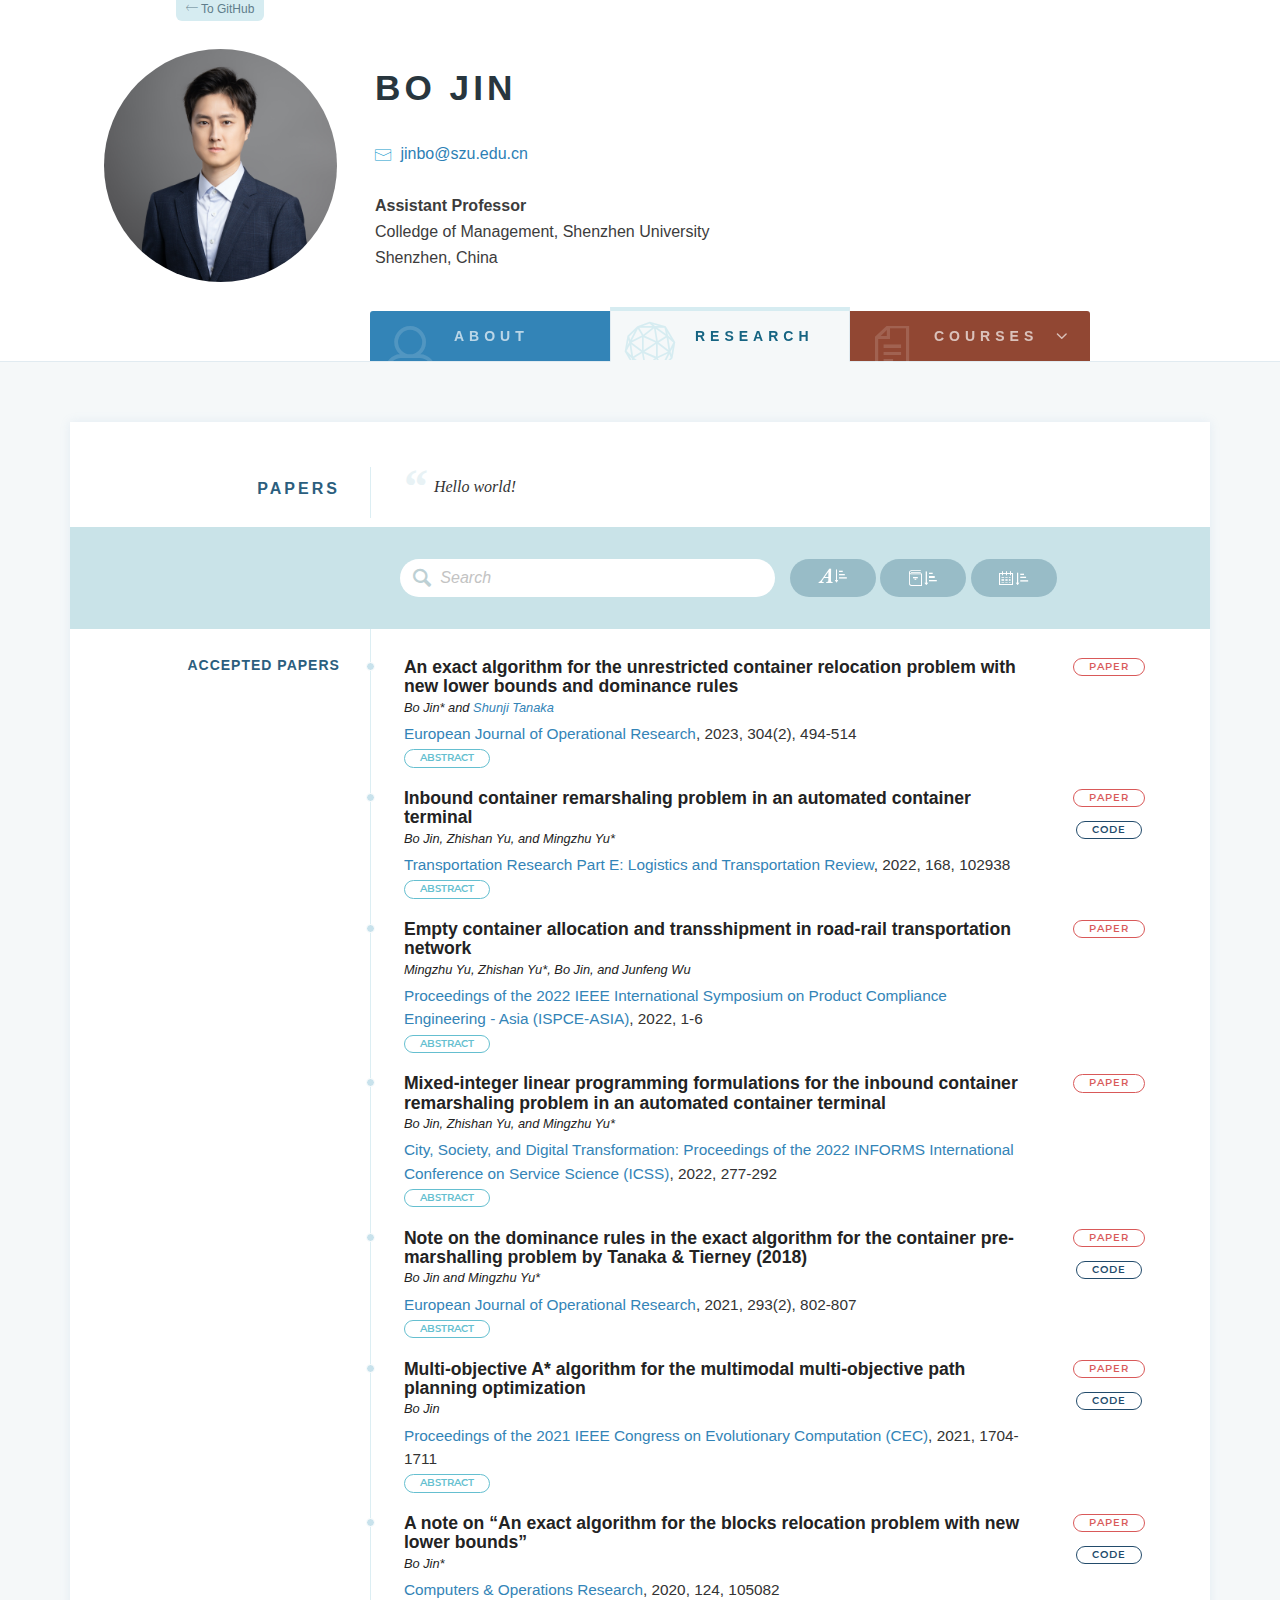
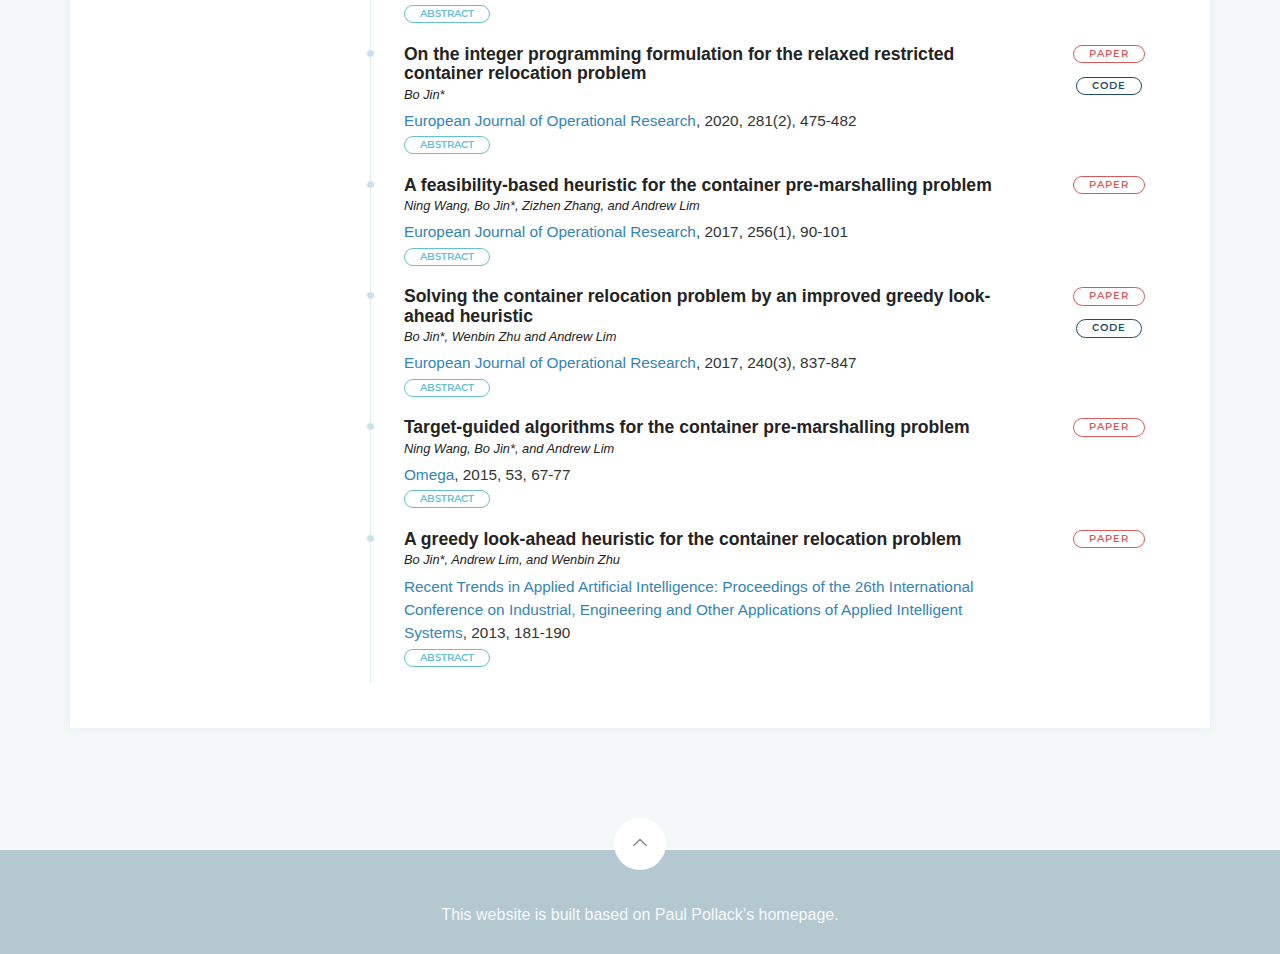
==== commit 8233df19: "Update research.html" ====
--- a/research.html
+++ b/research.html
@@ -122,18 +122,64 @@
                                             </div>
                                             <div class="module-content col-sm-9">
                                                 <ul class="paper-list list">
+
+
+
+
+
+
+
+                                                    <li class="col-sm-12 list-item with-bullet">
+                                                        <div class="col-sm-10">
+                                                            <h4><span class="paper-title">An exact algorithm for the unrestricted container relocation problem with new lower bounds and dominance rules</span><br/><span class="paper-author">Bo Jin* and <a href="https://turbine.kuee.kyoto-u.ac.jp/~tanaka/index-e.html">Shunji Tanaka</a></span></h4>
+                                                            <p>
+                                                                <a href="https://www.sciencedirect.com/journal/european-journal-of-operational-research"><span class="journal-name">European Journal of Operational Research</span></a>,
+                                                                <span class="paper-year">2023</span>, 304(2), 494-514
+                                                            </p>
+                                                        </div>
+                                                        <div class="col-sm-2 paper-btn"><a href="https://doi.org/10.1016/j.ejor.2022.04.006" target="_blank" target="_blank" class="btn btn--sm btn-pdf">Paper</a></div>
+                                                        <div class="paper-abstract col-md-12 col-xs-12">
+                                                            <p><a class="btn btn--sm btn-abstract" role="button" data-toggle="collapse" href="#paper12" aria-expanded="false" aria-controls="paper12">Abstract</a>
+                                                                <div class="collapse" id="paper12">
+                                                                    <div class="well paper-abtract-content">
+                                                                        <p>The container relocation problem, also known as the block(s) relocation problem, is one of the most studied optimization problems in container terminals. The problem aims at minimizing the total number of relocations for retrieving containers from a storage yard according to a specific order. The purpose of this study is to develop an efficient iterative deepening branch-and-bound algorithm for exactly solving one of the most practical variants of the problem, namely the unrestricted container relocation problem with duplicate priorities, which has received less attention in the literature. To improve the search efficiency of the proposed algorithm, we design two new lower bounds that can be computed quickly to incorporate them into the branch-and-bound algorithm. We also present a set of mutually consistent dominance rules to reduce the search space while avoiding over-pruning. The performance of the proposed algorithm is evaluated by extensive computational experiments on three commonly used benchmark datasets. The results show that the proposed algorithm outperforms the state-of-the-art exact algorithm for the unrestricted container relocation problem with distinct priorities, although our algorithm is applicable to a more general variant of the problem. Moreover, it can still provide competitive results for small- and medium-sized instances under a strict time limit of one second in comparison to existing metaheuristic approaches.</p>
+                                                                    </div>
+                                                                </div>
+                                                            </p>
+                                                        </div>
+                                                    </li>
+
+                                                    <li class="col-sm-12 list-item with-bullet">
+                                                        <div class="col-sm-10">
+                                                            <h4><span class="paper-title">Inbound container remarshaling problem in an automated container terminal</span><br/><span class="paper-author">Bo Jin, Zhishan Yu, and Mingzhu Yu*</span></h4>
+                                                            <p>
+                                                                <a href="https://www.sciencedirect.com/journal/transportation-research-part-e-logistics-and-transportation-review"><span class="journal-name">Transportation Research Part E: Logistics and Transportation Review</span></a>,
+                                                                <span class="paper-year">2022</span>, 168, 102938</span>
+                                                            </p>
+                                                        </div>
+                                                        <div class="col-sm-2 paper-btn"><a href="https://doi.org/10.1016/j.tre.2022.102938" target="_blank" class="btn btn--sm btn-pdf">Paper</a><br/><a href="https://github.com/jinboszu/remarshaling" target="_blank" class="btn btn--sm btn-code">CODE</a></div>
+                                                        <div class="paper-abstract col-md-12 col-xs-12">
+                                                            <p><a class="btn btn--sm btn-abstract" role="button" data-toggle="collapse" href="#paper11" aria-expanded="false" aria-controls="paper11">Abstract</a></p>
+                                                            <div class="collapse" id="paper11">
+                                                                <div class="well paper-abtract-content">
+                                                                    <p>In the container terminal yard, operators typically rearrange containers during the idle time of the yard cranes (so-called remarshaling operation) to improve the efficiency of future container retrieval. In this study, we address the inbound container remarshaling problem in an automated container terminal, which is aimed at determining the optimal container movement sequence during the remarshaling operation to minimize the expected time for retrieving all containers in the future. The randomness of the inbound containers’ future retrieval order and the maximum available time of the remarshaling operation are both considered. Two new integer linear programming models are proposed to formulate the problem. Numerical experiments show the outperformance of the proposed models over the existing mixed-integer programming model in the literature. Especially, one of the proposed models demonstrates considerably high computational efficiency, which is capable of solving practical-sized instances to optimality in just a few hundred of milliseconds. In addition, we investigate the bi-objective remarshaling problem in order to examine the relationship between the minimum future retrieval time and the maximum available remarshaling time.</p>
+                                                                </div>
+                                                            </div>
+                                                        </div>
+                                                    </li>
+
                                                     <li class="col-sm-12 list-item with-bullet">
                                                         <div class="col-sm-10">
                                                             <h4><span class="paper-title">Empty container allocation and transshipment in road-rail transportation network</span><br/><span class="paper-author">Mingzhu Yu, Zhishan Yu*, Bo Jin, and Junfeng Wu</span></h4>
                                                             <p>
-                                                                <a href="https://ieeexplore.ieee.org/xpl/conhome/9970763/proceeding"><span class="journal-name">Proceedings of the 2022 IEEE International Symposium on Product Compliance Engineering - Asia (ISPCE-ASIA)</span></a>, pp. 1-6.
-                                                                <span class="paper-year">2022</span>
+                                                                <a href="https://ieeexplore.ieee.org/xpl/conhome/9970763/proceeding"><span class="journal-name">Proceedings of the 2022 IEEE International Symposium on Product Compliance Engineering - Asia (ISPCE-ASIA)</span></a>,
+                                                                <span class="paper-year">2022</span>, 1-6
                                                             </p>
                                                         </div>
                                                         <div class="col-sm-2 paper-btn"><a href="https://doi.org/10.1109/ISPCE-ASIA57917.2022.9970786" target="_blank" target="_blank" class="btn btn--sm btn-pdf">Paper</a></div>
                                                         <div class="paper-abstract col-md-12 col-xs-12">
-                                                            <p><a class="btn btn--sm btn-abstract" role="button" data-toggle="collapse" href="#paper11" aria-expanded="false" aria-controls="paper11">Abstract</a>
-                                                                <div class="collapse" id="paper11">
+                                                            <p><a class="btn btn--sm btn-abstract" role="button" data-toggle="collapse" href="#paper10" aria-expanded="false" aria-controls="paper10">Abstract</a>
+                                                                <div class="collapse" id="paper10">
                                                                     <div class="well paper-abtract-content">
                                                                         <p>This paper focuses on a hinterland empty container transportation system involving a road-rail network. We formulate an integer programming model to characterize the empty container allocation and transshipment problem in the road-rail transportation network. The complexity of the studied problem comes from the diversity of inland container transportation modes and the flexibility of empty container allocation between different supply-demand pairs. An effective and efficient Greedy-SPFA (Shortest Path Faster Algorithm) method is proposed to solve this problem through transforming it into a minimum cost flow problem. Computational experiments show that the applied algorithm outperforms the established formulation. And some management inspirations are proposed through sensitivity analysis.</p>
                                                                     </div>
@@ -144,40 +190,21 @@
 
                                                     <li class="col-sm-12 list-item with-bullet">
                                                         <div class="col-sm-10">
-                                                            <h4><span class="paper-title">An exact algorithm for the unrestricted container relocation problem with new lower bounds and dominance rules</span><br/><span class="paper-author">Bo Jin* and <a href="https://turbine.kuee.kyoto-u.ac.jp/~tanaka/index-e.html">Shunji Tanaka</a></span></h4>
-                                                            <p>
-                                                                <a href="https://www.sciencedirect.com/journal/european-journal-of-operational-research"><span class="journal-name">European Journal of Operational Research</span></a>,
-                                                                <span class="paper-year">2023</span>, 304(2), 494-514
-                                                            </p>
-                                                        </div>
-                                                        <div class="col-sm-2 paper-btn"><a href="https://doi.org/10.1016/j.ejor.2022.04.006" target="_blank" target="_blank" class="btn btn--sm btn-pdf">Paper</a></div>
-                                                        <div class="paper-abstract col-md-12 col-xs-12">
-                                                            <p><a class="btn btn--sm btn-abstract" role="button" data-toggle="collapse" href="#paper10" aria-expanded="false" aria-controls="paper10">Abstract</a>
-                                                                <div class="collapse" id="paper10">
+                                                            <h4><span class="paper-title">Mixed-integer linear programming formulations for the inbound container remarshaling problem in an automated container terminal</span><br/><span class="paper-author">Bo Jin, Zhishan Yu, and Mingzhu Yu*</span></h4>
+                                                            <p>
+                                                                <a href="https://ieeexplore.ieee.org/xpl/conhome/9970763/proceeding"><span class="journal-name">City, Society, and Digital Transformation: Proceedings of the 2022 INFORMS International Conference on Service Science (ICSS)</span></a>,
+                                                                <span class="paper-year">2022</span>, 277-292
+                                                            </p>
+                                                        </div>
+                                                        <div class="col-sm-2 paper-btn"><a href="https://doi.org/10.1109/ISPCE-ASIA57917.2022.9970786" target="_blank" target="_blank" class="btn btn--sm btn-pdf">Paper</a></div>
+                                                        <div class="paper-abstract col-md-12 col-xs-12">
+                                                            <p><a class="btn btn--sm btn-abstract" role="button" data-toggle="collapse" href="#paper9" aria-expanded="false" aria-controls="paper9">Abstract</a>
+                                                                <div class="collapse" id="paper9">
                                                                     <div class="well paper-abtract-content">
-                                                                        <p>The container relocation problem, also known as the block(s) relocation problem, is one of the most studied optimization problems in container terminals. The problem aims at minimizing the total number of relocations for retrieving containers from a storage yard according to a specific order. The purpose of this study is to develop an efficient iterative deepening branch-and-bound algorithm for exactly solving one of the most practical variants of the problem, namely the unrestricted container relocation problem with duplicate priorities, which has received less attention in the literature. To improve the search efficiency of the proposed algorithm, we design two new lower bounds that can be computed quickly to incorporate them into the branch-and-bound algorithm. We also present a set of mutually consistent dominance rules to reduce the search space while avoiding over-pruning. The performance of the proposed algorithm is evaluated by extensive computational experiments on three commonly used benchmark datasets. The results show that the proposed algorithm outperforms the state-of-the-art exact algorithm for the unrestricted container relocation problem with distinct priorities, although our algorithm is applicable to a more general variant of the problem. Moreover, it can still provide competitive results for small- and medium-sized instances under a strict time limit of one second in comparison to existing metaheuristic approaches.</p>
+                                                                        <p>This paper focuses on a hinterland empty container transportation system involving a road-rail network. We formulate an integer programming model to characterize the empty container allocation and transshipment problem in the road-rail transportation network. The complexity of the studied problem comes from the diversity of inland container transportation modes and the flexibility of empty container allocation between different supply-demand pairs. An effective and efficient Greedy-SPFA (Shortest Path Faster Algorithm) method is proposed to solve this problem through transforming it into a minimum cost flow problem. Computational experiments show that the applied algorithm outperforms the established formulation. And some management inspirations are proposed through sensitivity analysis.</p>
                                                                     </div>
                                                                 </div>
                                                             </p>
-                                                        </div>
-                                                    </li>
-
-                                                    <li class="col-sm-12 list-item with-bullet">
-                                                        <div class="col-sm-10">
-                                                            <h4><span class="paper-title">Inbound container remarshaling problem in an automated container terminal</span><br/><span class="paper-author">Bo Jin, Zhishan Yu, and Mingzhu Yu*</span></h4>
-                                                            <p>
-                                                                <a href="https://www.sciencedirect.com/journal/transportation-research-part-e-logistics-and-transportation-review"><span class="journal-name">Transportation Research Part E: Logistics and Transportation Review</span></a>,
-                                                                <span class="paper-year">2022</span>, 168, 102938</span>
-                                                            </p>
-                                                        </div>
-                                                        <div class="col-sm-2 paper-btn"><a href="https://doi.org/10.1016/j.tre.2022.102938" target="_blank" class="btn btn--sm btn-pdf">Paper</a><br/><a href="https://github.com/jinboszu/remarshaling" target="_blank" class="btn btn--sm btn-code">CODE</a></div>
-                                                        <div class="paper-abstract col-md-12 col-xs-12">
-                                                            <p><a class="btn btn--sm btn-abstract" role="button" data-toggle="collapse" href="#paper9" aria-expanded="false" aria-controls="paper9">Abstract</a></p>
-                                                            <div class="collapse" id="paper9">
-                                                                <div class="well paper-abtract-content">
-                                                                    <p>In the container terminal yard, operators typically rearrange containers during the idle time of the yard cranes (so-called remarshaling operation) to improve the efficiency of future container retrieval. In this study, we address the inbound container remarshaling problem in an automated container terminal, which is aimed at determining the optimal container movement sequence during the remarshaling operation to minimize the expected time for retrieving all containers in the future. The randomness of the inbound containers’ future retrieval order and the maximum available time of the remarshaling operation are both considered. Two new integer linear programming models are proposed to formulate the problem. Numerical experiments show the outperformance of the proposed models over the existing mixed-integer programming model in the literature. Especially, one of the proposed models demonstrates considerably high computational efficiency, which is capable of solving practical-sized instances to optimality in just a few hundred of milliseconds. In addition, we investigate the bi-objective remarshaling problem in order to examine the relationship between the minimum future retrieval time and the maximum available remarshaling time.</p>
-                                                                </div>
-                                                            </div>
                                                         </div>
                                                     </li>
 
@@ -204,7 +231,7 @@
                                                         <div class="col-sm-10">
                                                             <h4><span class="paper-title">Multi-objective A* algorithm for the multimodal multi-objective path planning optimization</span><br/><span class="paper-author">Bo Jin</span></h4>
                                                             <p>
-                                                                <a href="https://ieeexplore.ieee.org/xpl/conhome/9504682/proceeding"><span class="journal-name">Proceedings of the 2021 IEEE Congress on Evolutionary Computation</span></a>,
+                                                                <a href="https://ieeexplore.ieee.org/xpl/conhome/9504682/proceeding"><span class="journal-name">Proceedings of the 2021 IEEE Congress on Evolutionary Computation (CEC)</span></a>,
                                                                 <span class="paper-year">2021</span>, 1704-1711
                                                             </p>
                                                         </div>
